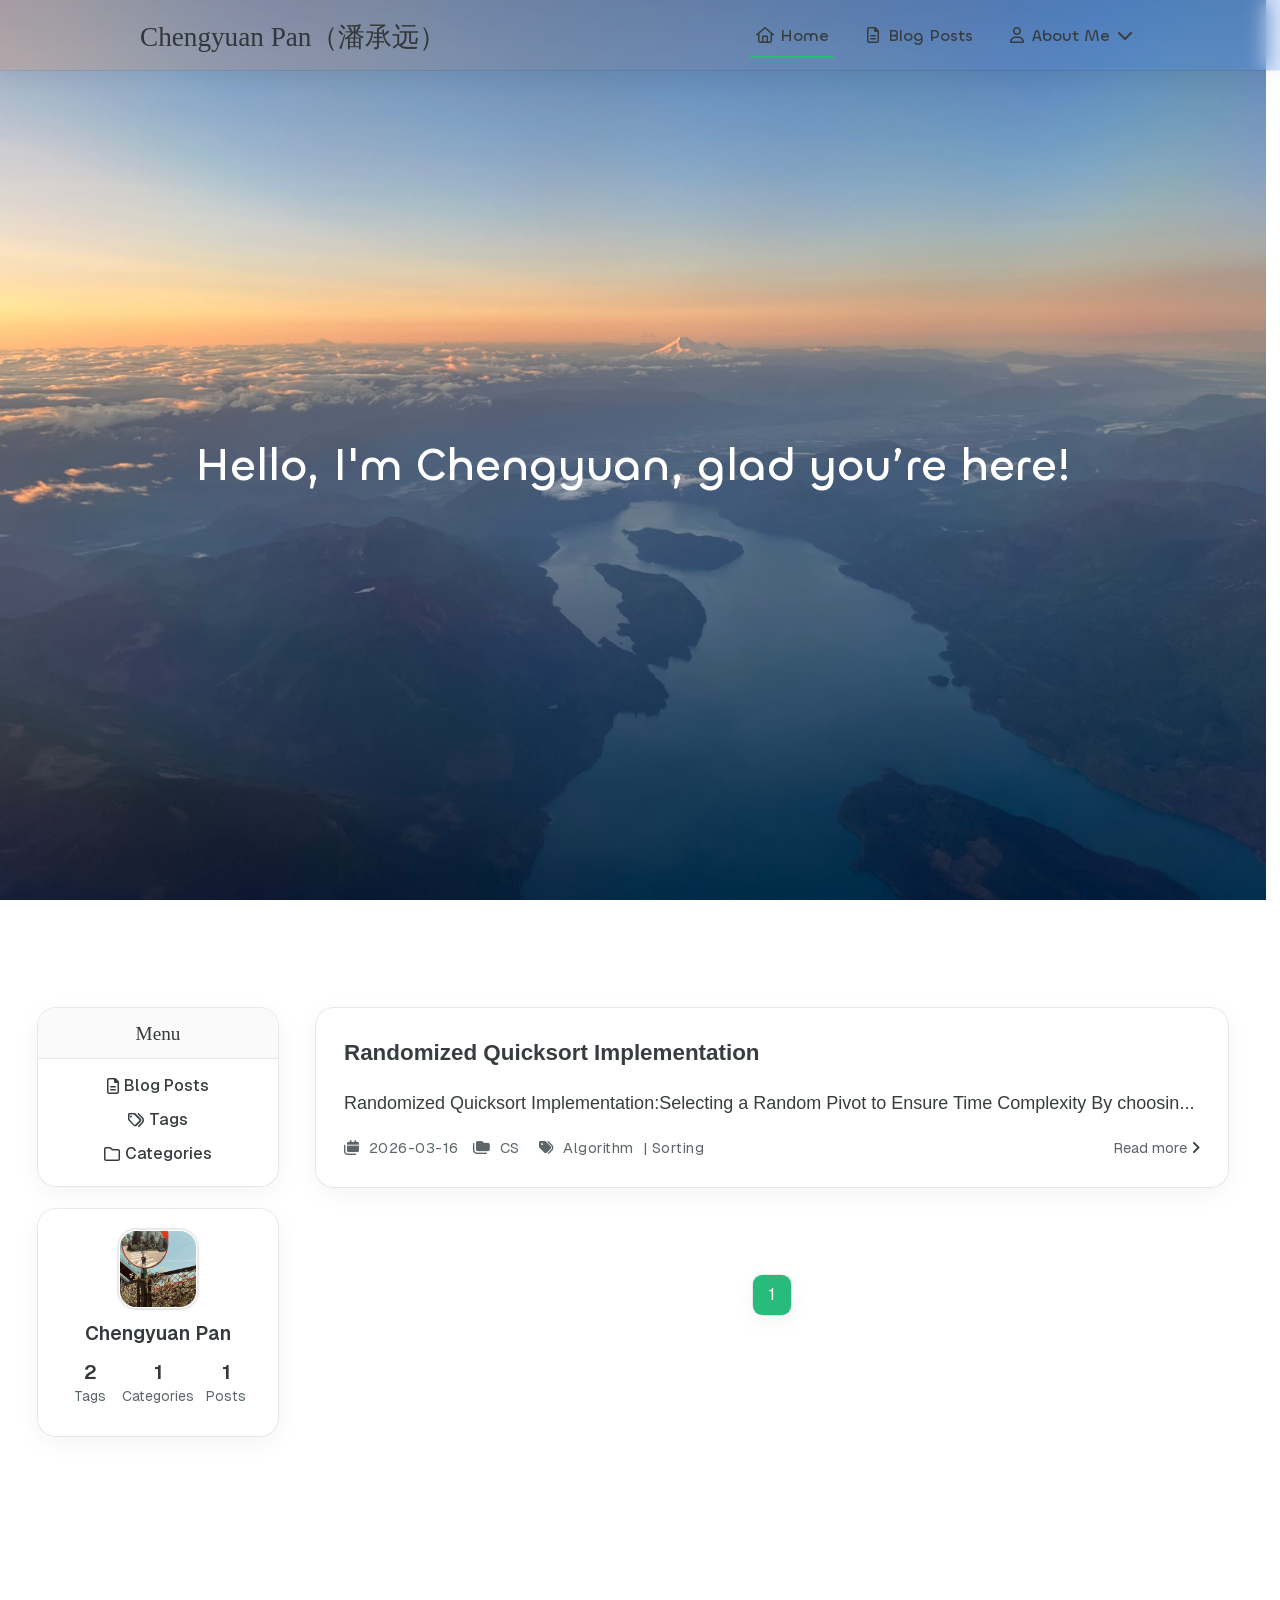
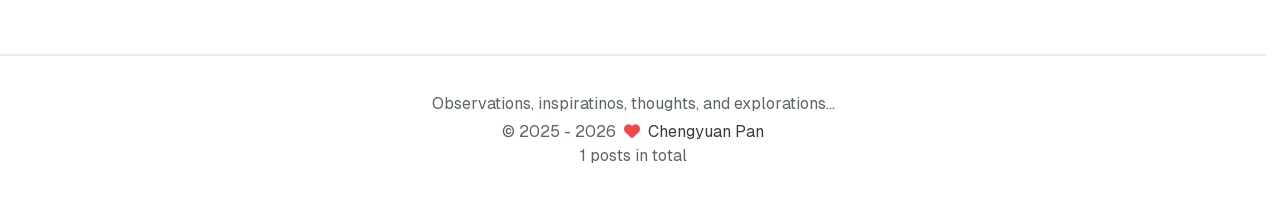
==== index.html @ 6eb9a520 "Site updated: 2026-10-01 22:00:19" ====
<!DOCTYPE html>
<html lang="en">
<head>
    <meta charset="utf-8">
    <meta name="viewport" content="width=device-width, initial-scale=1">
    <meta name="keywords" content="Hexo Theme Redefine">
    
    
    <meta name="author" content="Chengyuan Pan">
    
    <!-- Completely eliminate flash of wrong theme -->
    <script>
        (function() {
            const THEME_KEY = "REDEFINE-THEME-STATUS";
            const DARK = "dark", LIGHT = "light";
            
            // Get preferred theme
            function getTheme() {
                try {
                    const saved = localStorage.getItem(THEME_KEY);
                    if (saved) {
                        const { isDark } = JSON.parse(saved);
                        return isDark ? DARK : LIGHT;
                    }
                } catch (e) {}
                
                return matchMedia("(prefers-color-scheme: dark)").matches ? DARK : LIGHT;
            }
            
            // Apply theme to document
            function applyTheme(theme) {
                const isDark = theme === DARK;
                const root = document.documentElement;
                
                // Set classes for compatibility
                root.classList.add(theme);
                root.classList.remove(isDark ? LIGHT : DARK);
                root.style.colorScheme = theme;
            }
            
            // Initial application
            const theme = getTheme();
            applyTheme(theme);
            
            // Listen for system preference changes
            matchMedia("(prefers-color-scheme: dark)").addEventListener("change", ({ matches }) => {
                // Only update if using system preference (no localStorage entry)
                if (!localStorage.getItem(THEME_KEY)) {
                    applyTheme(matches ? DARK : LIGHT);
                }
            });
            
            // Set body classes ASAP (before DOMContentLoaded)
            (function() {
                const addBodyClass = () => {
                    const b = document.body;
                    if (!b) return false;
                    b.classList.add(theme + "-mode");
                    return true;
                };

                // Try immediately
                if (addBodyClass()) return;

                // Observe until body exists
                const mo = new MutationObserver(() => {
                    if (addBodyClass()) mo.disconnect();
                });
                mo.observe(document.documentElement, { childList: true, subtree: true });
            })();
        })();
    </script>
    
    <!-- preconnect -->
    <link rel="preconnect" href="https://fonts.googleapis.com">
    <link rel="preconnect" href="https://fonts.gstatic.com" crossorigin>

    
    <!--- Seo Part-->
    
    <link rel="canonical" href="https://chengyuanpan.github.io/"/>
    <meta name="robots" content="index,follow">
    <meta name="googlebot" content="index,follow">
    <meta name="revisit-after" content="1 days">
    
    
        
        <meta name="description" content="Welcome to my tech blog! This site is my little corner of the internet — part portfolio, part blog, part scratchpad.">
<meta property="og:type" content="website">
<meta property="og:title" content="Chengyuan Pan（潘承远）">
<meta property="og:url" content="https://chengyuanpan.github.io/index.html">
<meta property="og:site_name" content="Chengyuan Pan（潘承远）">
<meta property="og:description" content="Welcome to my tech blog! This site is my little corner of the internet — part portfolio, part blog, part scratchpad.">
<meta property="og:locale" content="en_US">
<meta property="og:image" content="https://chengyuanpan.github.io/images/logo.png">
<meta property="article:author" content="Chengyuan Pan">
<meta name="twitter:card" content="summary">
<meta name="twitter:image" content="https://chengyuanpan.github.io/images/logo.png">
    
    
        <!-- Google tag (gtag.js) -->
        <script src="https://www.googletagmanager.com/gtag/js?id=G-4T3W3Z0YFS"></script>
        <script>
        window.dataLayer = window.dataLayer || [];
        function gtag(){dataLayer.push(arguments);}
        gtag('js', new Date());

        gtag('config', 'G-4T3W3Z0YFS');
        </script>
    
    <!--- Icon Part-->
    <link rel="icon" type="image/png" href="/images/me.png" sizes="192x192">
    <link rel="apple-touch-icon" sizes="180x180" href="/images/me.png">
    <meta name="theme-color" content="#28bc7c">
    <link rel="shortcut icon" href="/images/me.png">
    <!--- Page Info-->
    
    <title>
        
            Chengyuan Pan（潘承远） - Observations, inspiratinos, thoughts, and explorations...
        
    </title>

    
<link rel="stylesheet" href="/fonts/Chillax/chillax.css">


    <!--- Inject Part-->
    
        
            
    
            
    
            
                
                    <style>.footer .relative.text-center.lg\:absolute.lg\:left-\[20px\] { display: none !important; }</style>
                
    
            
                
                    <style>.home-sidebar-container .sidebar-links .site-info { padding: 6px 15px !important; } .home-sidebar-container .sidebar-links .site-info .site-name { visibility: hidden !important; position: relative; font-size: 0.9rem; line-height: 1 !important; padding: 0 !important; margin: 0 !important; } .home-sidebar-container .sidebar-links .site-info .site-name::before { content: "Menu"; visibility: visible; position: absolute; inset: 0; display: flex; align-items: center; justify-content: center; line-height: 1 !important; }</style>
                
    

    
<link rel="stylesheet" href="/css/style.css">


    
        
<link rel="stylesheet" href="/css/build/tailwind.css">

    

    
<link rel="stylesheet" href="/fonts/GeistMono/geist-mono.css">

    
<link rel="stylesheet" href="/fonts/Geist/geist.css">

    <!--- Font Part-->
    
    
    
        <link href="" rel="stylesheet">
    
    
        <link href="" rel="stylesheet">
    
    
        <link href="" rel="stylesheet">
    
    

    <script id="hexo-configurations">
    window.config = {"hostname":"chengyuanpan.github.io","root":"/","language":"en","path":"search.json"};
    window.theme = {"articles":{"style":{"font_size":"18px","line_height":1.5,"image_border_radius":"20px","image_alignment":"center","image_caption":false,"link_icon":true,"delete_mask":false,"title_alignment":"left","headings_top_spacing":{"h1":"3.2rem","h2":"2.4rem","h3":"1.9rem","h4":"1.6rem","h5":"1.4rem","h6":"1.3rem"}},"word_count":{"enable":true,"count":true,"min2read":true},"author_label":{"enable":false,"auto":false,"list":[]},"code_block":{"copy":true,"style":"mac","highlight_theme":{"light":"github","dark":"vs2015"},"font":{"enable":false,"family":null,"url":null}},"toc":{"enable":true,"max_depth":3,"number":false,"expand":true,"init_open":true},"copyright":{"enable":true,"default":"cc_by_nc_sa"},"lazyload":true,"pangu_js":false,"recommendation":{"enable":false,"title":"推荐阅读","limit":3,"mobile_limit":2,"placeholder":"/images/wallhaven-wqery6-light.webp","skip_dirs":[]}},"colors":{"primary":"#28bc7c","secondary":"#28bc7c","default_mode":"light"},"global":{"fonts":{"chinese":{"enable":true,"family":"Noto Sans SC","url":null},"english":{"enable":true,"family":"Inter","url":null},"title":{"enable":true,"family":"Inter","url":null}},"content_max_width":"1000px","sidebar_width":"210px","hover":{"shadow":true,"scale":false},"scroll_progress":{"bar":false,"percentage":true},"website_counter":{"url":"https://cn.vercount.one/js","enable":false,"site_pv":true,"site_uv":true,"post_pv":true},"single_page":true,"preloader":{"enable":false,"custom_message":null},"side_tools":{"gear_rotation":true,"auto_expand":false},"open_graph":{"enable":true,"image":"/images/logo.png","description":"Welcome to my tech blog! This site is my little corner of the internet — part portfolio, part blog, part scratchpad."},"google_analytics":{"enable":true,"id":"G-4T3W3Z0YFS"}},"home_banner":{"enable":true,"style":"static","image":{"light":"/images/front-view.JPG","dark":"/images/front-view.JPG"},"title":"Hello, I'm Chengyuan, glad you’re here!","subtitle":{"text":["I spend my days thinking and creating.","This site is my little corner of the internet — part portfolio, part blog, part scratchpad.","Glad you found it."],"hitokoto":{"enable":false,"show_author":false,"api":"https://v1.hitokoto.cn"},"typing_speed":100,"backing_speed":80,"starting_delay":500,"backing_delay":1500,"loop":true,"smart_backspace":true,"font":"Inter"},"text_color":{"light":"#fff","dark":"#d1d1b6"},"text_style":{"title_size":"2.8rem","subtitle_size":"1.5rem","line_height":1.2},"custom_font":{"enable":false,"family":null,"url":null},"social_links":{"enable":false,"style":"default","links":[{"icon":"fa-brands fa-github","url":"https://github.com/chengyuanpan"},{"icon":"fa-solid fa-at","url":"chengyuan.pan@outlook.com"},{"icon":"fa-solid fa-at","url":"you@example.com"},{"icon":"fa-brands fa-telegram","url":null},{"icon":"/images/custom-icon.svg","url":null}],"qrs":[{"icon":"fa-brands fa-weixin","qr":null},{"icon":"/images/custom-icon.svg","qr":null}]}},"plugins":{"feed":{"enable":false},"aplayer":{"enable":false,"type":"fixed","audios":[{"name":null,"artist":null,"url":null,"cover":null,"lrc":null}]},"mermaid":{"enable":false,"version":"11.4.1","theme":{"light":"default","dark":"dark"}}},"version":"2.9.0","navbar":{"auto_hide":false,"color":{"left":"#f78736","right":"#367df7","transparency":35},"width":{"home":"1000px","pages":"1000px"},"links":{"Home":{"path":"/","icon":"fa-regular fa-house"},"Blog Posts":{"path":"/archives","icon":"fa-regular fa-file-lines"},"About Me":{"icon":"fa-regular fa-user","submenus":{"About":"/about","GitHub":"https://github.com/chengyuanpan"}}},"search":{"enable":false,"preload":true}},"page_templates":{"friends_column":2,"tags_style":"blur","masonry":{"batch_size":12,"initial_batch_size":24}},"home":{"sidebar":{"enable":true,"position":"left","first_item":"menu","announcement":null,"show_on_mobile":true,"links":{"Blog Posts":{"path":"/archives","icon":"fa-regular fa-file-lines"},"Tags":{"path":"/tags","icon":"fa-regular fa-tags"},"Categories":{"path":"/categories","icon":"fa-regular fa-folder"}}},"article_date_format":"YYYY-MM-DD","excerpt_length":100,"categories":{"enable":true,"limit":5},"tags":{"enable":true,"limit":5}},"footer":{"runtime":false,"icon":"<i class=\"fa-solid fa-heart fa-beat\" style=\"--fa-animation-duration: 0.5s; color: #f54545\"></i>","start":"2025/10/28 18:30:00","statistics":true,"customize":"Observations, inspiratinos, thoughts, and explorations...","icp":{"enable":false,"number":null,"url":null},"powered":false,"theme":{"enable":false,"version":false}},"footerStart":"2025/10/28 18:30:00","mermaid":{"style":{"light":"default","dark":"dark"}}};
    window.lang_ago = {"second":"%s seconds ago","minute":"%s minutes ago","hour":"%s hours ago","day":"%s days ago","week":"%s weeks ago","month":"%s months ago","year":"%s years ago"};
    window.i18n = {"search":"Search...","toc":"On this page","prev":"Prev","next":"Next","prev_posts":"Prev posts","next_posts":"Next posts","page":"Page %d","recent_posts":"Recent Posts","share":"Share","powered_by":"POWERED BY %s","theme":"THEME","rss_feed":"RSS Feed","category":"Category","categories":"Categories","tag":"Tag","tags":"Tags","post":"Post","posts":"Posts","tagcloud":"Tag Cloud","comment":"Comment","comments":"Comments","home":"Home","archive":"Archive","archives":"Archives","top":"TOP","sticky":"Sticky","go-back-home":"Go Back Home","masonry_loading":"Loading photos...","image_viewer":"Image viewer","close":"Close","exif":{"title":"EXIF","cards":{"camera":"Camera","lens":"Lens","exposure":"Exposure","other":"Other"},"fields":{"make":"Brand","model":"Model","date_taken":"Date taken","lens_model":"Lens","focal_length":"Focal length","focus_mode":"Focus mode","shutter":"Shutter","aperture":"Aperture","iso":"ISO","exposure_program":"Exposure program","exposure_compensation":"Exposure compensation","metering_mode":"Metering mode","flash":"Flash","white_balance":"White balance","latitude":"Latitude","longitude":"Longitude","altitude":"Altitude"},"status":{"loading":"Loading...","no_exif":"No EXIF available","library_missing":"EXIF library not loaded","image_source_missing":"Image source unavailable","unavailable":"EXIF unavailable (blocked by CORS or missing metadata)","flag_unavailable":"EXIF unavailable"}},"about":"About","changelog":"Changelog","links":"Links","link":"Link","friends":"Friends","friend":"Friend","timeline":"Timeline","shuoshuo":"Shuoshuo","bookmarks":"Bookmarks","site_uv":"VISITOR COUNT","site_pv":"TOTAL PAGE VIEWS","read_more":"Read more","wordcount":"Words","min2read":"Mins","status":"Status","runtime":"Blog up for","days":"days","hours":"hrs","minutes":"Min","seconds":"Sec","optimized_by":"and Optimized by Evan","rights":"All Rights Reserved","site_posts":"%s posts in total","site_wordcount":"%s words in total","copyright":{"author":"Author","title":"Title","link":"Link","create_time":"Created at","update_time":"Updated at","license_title":"License","license_content":"This work is licensed under %s.","all_rights_reserved":"All Rights Reserved &#169; %s","public_domain":"This work is in the public domain."},"ago":{"second":"%s seconds ago","minute":"%s minutes ago","hour":"%s hours ago","day":"%s days ago","week":"%s weeks ago","month":"%s months ago","year":"%s years ago"},"create_time":"Created","update_time":"Updated","expired":"This post is written %s days ago, and the content may not be up to date."};
    window.data = {"masonry":false};
  </script>
    
    <!--- Fontawesome Part-->
    
<link rel="stylesheet" href="/fontawesome/fontawesome.min.css">

    
<link rel="stylesheet" href="/fontawesome/brands.min.css">

    
<link rel="stylesheet" href="/fontawesome/solid.min.css">

    
<link rel="stylesheet" href="/fontawesome/regular.min.css">

    
    
    
    
<meta name="generator" content="Hexo 8.1.1"></head>


<body>
	<div class="progress-bar-container">
	

	
	<span class="pjax-progress-bar"></span>
	<!--        <span class="swup-progress-icon">-->
	<!--            <i class="fa-solid fa-circle-notch fa-spin"></i>-->
	<!--        </span>-->
	
</div>

<main class="page-container" id="swup">

	
	

<div class="home-banner-container flex justify-center items-center transition-fade relative">
    
    <div class="home-banner-background transition-fade absolute top-0 left-0 w-screen h-screen scale-125 sm:scale-110 box-border will-change-transform bg-cover">
        <img src="/images/front-view.JPG" alt="home-banner-background" class="w-full h-full object-cover dark:hidden">
        <img src="/images/front-view.JPG" alt="home-banner-background" class="w-full h-full object-cover hidden dark:block">
    </div>
    
    <div class="content mt-8 flex flex-col justify-center items-center transition-fade-down">
        <div class="description flex flex-col justify-center items-center w-screen font-medium text-center"
        
        >
            Hello, I'm Chengyuan, glad you’re here!
            
            
            
            
            
                <p><i id="subtitle"></i></p>
            
        </div>
        
    </div>
    <style>
        /* Mobile-specific QR code styles */
        .qr-toggle-item.qr-active .qr-popup {
            visibility: visible !important;
            opacity: 1 !important;
            transform: translateY(0) !important;
        }
        
        /* Prevent button from staying in focus/hover state on mobile */
        @media (hover: none) and (pointer: coarse) {
            .qr-toggle-item:focus,
            .qr-toggle-item:hover {
                background-color: transparent;
            }
            
            .qr-toggle-item .qr-trigger:focus,
            .qr-toggle-item .qr-trigger:hover {
                background-color: transparent;
                color: inherit;
            }
            
            /* Only show active state when explicitly toggled */
            .qr-popup {
                visibility: hidden !important;
                opacity: 0 !important;
            }
        }
    </style>
</div>

	

	<div class="main-content-container flex flex-col justify-between min-h-dvh">
		<div class="main-content-header">
			<header class="navbar-container px-6 md:px-12">
    <div class="navbar-content transition-navbar has-home-banner">
        <div class="left">
            
            <a class="logo-title" href="/">
                <h1>
                Chengyuan Pan（潘承远）
                </h1>
            </a>
        </div>

        <div class="right">
            <!-- PC -->
            <div class="desktop">
                <ul class="navbar-list">
                    
                        
                            

                            <li class="navbar-item">
                                <!-- Menu -->
                                <a class="active"
                                   href="/"
                                        >
                                    <i class="fa-regular fa-house fa-fw"></i>
                                    Home
                                    
                                </a>

                                <!-- Submenu -->
                                
                            </li>
                    
                        
                            

                            <li class="navbar-item">
                                <!-- Menu -->
                                <a class=""
                                   href="/archives"
                                        >
                                    <i class="fa-regular fa-file-lines fa-fw"></i>
                                    Blog Posts
                                    
                                </a>

                                <!-- Submenu -->
                                
                            </li>
                    
                        
                            

                            <li class="navbar-item">
                                <!-- Menu -->
                                <a class="has-dropdown"
                                   href="#"
                                        onClick=&#34;return false;&#34;>
                                    <i class="fa-regular fa-user fa-fw"></i>
                                    About Me
                                    <i class="fa-solid fa-chevron-down fa-fw"></i>
                                </a>

                                <!-- Submenu -->
                                
                                    <ul class="sub-menu">
                                        
                                            <li>
                                                <a href="/about">
                                                    About
                                                </a>
                                            </li>
                                        
                                            <li>
                                                <a target="_blank" rel="noopener" href="https://github.com/chengyuanpan">
                                                    GitHub
                                                </a>
                                            </li>
                                        
                                    </ul>
                                
                            </li>
                    
                    
                </ul>
            </div>
            <!-- Mobile -->
            <div class="mobile">
                
                <div class="icon-item navbar-bar">
                    <div class="navbar-bar-middle"></div>
                </div>
            </div>
        </div>
    </div>

    <!-- Mobile sheet -->
    <div class="navbar-drawer h-dvh w-full absolute top-0 left-0 bg-background-color flex flex-col justify-between">
        <ul class="drawer-navbar-list flex flex-col px-4 justify-center items-start">
            
                
                    

                    <li class="drawer-navbar-item text-base my-1.5 flex flex-col w-full">
                        
                        <a class="py-1.5 px-2 flex flex-row items-center justify-between gap-1 hover:!text-primary active:!text-primary text-2xl font-semibold group border-b border-border-color hover:border-primary w-full active"
                           href="/"
                        >
                            <span>
                                Home
                            </span>
                            
                                <i class="fa-regular fa-house fa-sm fa-fw"></i>
                            
                        </a>
                        

                        
                    </li>
            
                
                    

                    <li class="drawer-navbar-item text-base my-1.5 flex flex-col w-full">
                        
                        <a class="py-1.5 px-2 flex flex-row items-center justify-between gap-1 hover:!text-primary active:!text-primary text-2xl font-semibold group border-b border-border-color hover:border-primary w-full "
                           href="/archives"
                        >
                            <span>
                                Blog Posts
                            </span>
                            
                                <i class="fa-regular fa-file-lines fa-sm fa-fw"></i>
                            
                        </a>
                        

                        
                    </li>
            
                
                    

                    <li class="drawer-navbar-item-sub text-base my-1.5 flex flex-col w-full">
                        
                        <div class="py-1.5 px-2 flex flex-row items-center justify-between gap-1 hover:!text-primary active:!text-primary cursor-pointer text-2xl font-semibold group border-b border-border-color hover:border-primary w-full active"
                             navbar-data-toggle="submenu-About Me"
                        >
                            <span>
                                About Me
                            </span>
                            
                                <i class="fa-solid fa-chevron-right fa-sm fa-fw transition-all"></i>
                            
                        </div>
                        

                        
                            <div class="flex-col items-start px-2 py-2 hidden" data-target="submenu-About Me">
                                
                                    <div class="drawer-navbar-item text-base flex flex-col justify-center items-start hover:underline active:underline hover:underline-offset-1 rounded-3xl">
                                        <a class=" text-third-text-color text-xl"
                                           href="/about">About</a>
                                    </div>
                                
                                    <div class="drawer-navbar-item text-base flex flex-col justify-center items-start hover:underline active:underline hover:underline-offset-1 rounded-3xl">
                                        <a class=" text-third-text-color text-xl"
                                           target="_blank" rel="noopener" href="https://github.com/chengyuanpan">GitHub</a>
                                    </div>
                                
                            </div>
                        
                    </li>
            

            
            
                
                    
                    
                    <li class="drawer-navbar-item text-base my-1.5 flex flex-col w-full">
                        <a class="py-1.5 px-2 flex flex-row items-center justify-between gap-1 hover:!text-primary active:!text-primary text-2xl font-semibold group border-b border-border-color hover:border-primary w-full active"
                           href="/tags"
                        >
                            <span>Tags</span>
                            <i class="fa-regular fa-tags fa-sm fa-fw"></i>
                        </a>
                    </li>
                
                    
                    <li class="drawer-navbar-item text-base my-1.5 flex flex-col w-full">
                        <a class="py-1.5 px-2 flex flex-row items-center justify-between gap-1 hover:!text-primary active:!text-primary text-2xl font-semibold group border-b border-border-color hover:border-primary w-full active"
                           href="/categories"
                        >
                            <span>Categories</span>
                            <i class="fa-regular fa-folder fa-sm fa-fw"></i>
                        </a>
                    </li>
                
            
        </ul>

        <div class="statistics flex justify-around my-2.5">
    <a class="item tag-count-item flex flex-col justify-center items-center w-20" href="/tags">
        <div class="number text-2xl sm:text-xl text-second-text-color font-semibold">2</div>
        <div class="label text-third-text-color text-sm">Tags</div>
    </a>
    <a class="item tag-count-item flex flex-col justify-center items-center w-20" href="/categories">
        <div class="number text-2xl sm:text-xl text-second-text-color font-semibold">1</div>
        <div class="label text-third-text-color text-sm">Categories</div>
    </a>
    <a class="item tag-count-item flex flex-col justify-center items-center w-20" href="/archives">
        <div class="number text-2xl sm:text-xl text-second-text-color font-semibold">1</div>
        <div class="label text-third-text-color text-sm">Posts</div>
    </a>
</div>
    </div>

    <div class="window-mask"></div>

</header>


		</div>

		<div class="main-content-body transition-fade-up">
			
			<div class="home-sidebar-container">
    <div class="sticky-container sticky">
        
        
            
                <div class="sidebar-links">
                    <div class="site-info">
                        <div class="site-name">Chengyuan Pan（潘承远）</div>
                        
                    </div>
                    
                        
                            
                                <a class="links" href="/archives">
                                    
                                        <i class="fa-regular fa-file-lines icon-space"></i>
                                    
                                    <span class="link-name">Blog Posts</span>
                                </a>
                            
                        
                            
                                <a class="links" href="/tags">
                                    
                                        <i class="fa-regular fa-tags icon-space"></i>
                                    
                                    <span class="link-name">Tags</span>
                                </a>
                            
                        
                            
                                <a class="links" href="/categories">
                                    
                                        <i class="fa-regular fa-folder icon-space"></i>
                                    
                                    <span class="link-name">Categories</span>
                                </a>
                            
                        
                    
                </div>
            
            <div class="sidebar-content"  marginTop >
                <div class="avatar flex justify-center">
    <img src="/images/me.jpeg">
</div>
                <div class="author flex flex-col justify-center my-2.5 mx-0">
    <div class="name">Chengyuan Pan</div>
    
</div>
                <div class="statistics flex justify-around my-2.5">
    <a class="item tag-count-item flex flex-col justify-center items-center w-20" href="/tags">
        <div class="number text-2xl sm:text-xl text-second-text-color font-semibold">2</div>
        <div class="label text-third-text-color text-sm">Tags</div>
    </a>
    <a class="item tag-count-item flex flex-col justify-center items-center w-20" href="/categories">
        <div class="number text-2xl sm:text-xl text-second-text-color font-semibold">1</div>
        <div class="label text-third-text-color text-sm">Categories</div>
    </a>
    <a class="item tag-count-item flex flex-col justify-center items-center w-20" href="/archives">
        <div class="number text-2xl sm:text-xl text-second-text-color font-semibold">1</div>
        <div class="label text-third-text-color text-sm">Posts</div>
    </a>
</div>
            </div>
        

    </div>
</div>

			

			<div class="main-content">
				<div class="home-content-container">
    <ul class="home-article-list">
        
            <li class="home-article-item">

                

                

                
                <div class="flex flex-col gap-5 px-7 pb-7 pt-7">
                    <h3 class="home-article-title">
                        <a href="/2026/03/16/2026-03-16-randomized-quicksort-implementation/">
                            Randomized Quicksort Implementation
                        </a>
                    </h3>

                    <div class="home-article-content markdown-body">
                        
                            
                            Randomized Quicksort Implementation:Selecting a Random Pivot to Ensure Time Complexity
By choosin...
                        
                    </div>

                    <div class="home-article-meta-info-container">
    <div class="home-article-meta-info">
        <span><i class="fa-solid fa-calendars"></i>&nbsp;
            <span class="home-article-date" data-date="Mon Mar 16 2026 00:00:00 GMT-0400">
                
                    2026-03-16
                
            </span>
        </span>
        
            <span class="home-article-category">
                <i class="fa-solid fa-folders"></i>&nbsp;
            <ul>
                
                
                    
                        
                        <li>
                            <a href="/categories/CS/">CS</a>&nbsp;
                        </li>
                    
                    
                
            </ul>
        </span>
        
        
            <span class="home-article-tag">
                <i class="fa-solid fa-tags"></i>&nbsp;
                <ul>
                    
                        <li>
                            
                            <a href="/tags/Algorithm/">Algorithm</a>&nbsp;
                        </li>
                    
                        <li>
                            | 
                            <a href="/tags/Sorting/">Sorting</a>&nbsp;
                        </li>
                    
                </ul>
            </span>
        
    </div>

    <a href="/2026/03/16/2026-03-16-randomized-quicksort-implementation/">Read more<span class="seo-reader-text">Randomized Quicksort Implementation</span>&nbsp;<i class="fa-solid fa-angle-right"></i></a>
</div>

                </div>
            </li>
        
    </ul>

    <div class="home-paginator px-7 py-5">
        <div class="paginator">
	<span class="page-number current">1</span>
</div>
  
    </div>
</div>

			</div>

			
		</div>

		<div class="main-content-footer">
			<footer class="footer mt-5 py-5 h-auto text-base text-third-text-color relative border-t-2 border-t-border-color">
    <div class="info-container py-3 text-center">
        
            <div class="customize-info my-1">Observations, inspiratinos, thoughts, and explorations...</div>
        
        <div class="text-center">
            &copy;
            
              <span>2025</span>
              -
            
            2026&nbsp;&nbsp;<i class="fa-solid fa-heart fa-beat" style="--fa-animation-duration: 0.5s; color: #f54545"></i>&nbsp;&nbsp;<a href="/">Chengyuan Pan</a>
            
                
                <p class="post-count space-x-0.5">
                    <span>
                        1 posts in total
                    </span>
                    
                </p>
            
        </div>
        
        <div class="relative text-center lg:absolute lg:left-[20px] lg:top-1/2 lg:-translate-y-1/2 lg:text-left">
            <span class="lg:block text-sm">POWERED BY <?xml version="1.0" encoding="utf-8"?><!DOCTYPE svg PUBLIC "-//W3C//DTD SVG 1.1//EN" "http://www.w3.org/Graphics/SVG/1.1/DTD/svg11.dtd"><svg class="relative top-[2px] inline-block align-baseline" version="1.1" id="圖層_1" xmlns="http://www.w3.org/2000/svg" xmlns:xlink="http://www.w3.org/1999/xlink" x="0px" y="0px" width="1rem" height="1rem" viewBox="0 0 512 512" enable-background="new 0 0 512 512" xml:space="preserve"><path fill="#0E83CD" d="M256.4,25.8l-200,115.5L56,371.5l199.6,114.7l200-115.5l0.4-230.2L256.4,25.8z M349,354.6l-18.4,10.7l-18.6-11V275H200v79.6l-18.4,10.7l-18.6-11v-197l18.5-10.6l18.5,10.8V237h112v-79.6l18.5-10.6l18.5,10.8V354.6z"/></svg><a target="_blank" class="text-base" href="https://hexo.io">Hexo</a></span>
            <span class="text-sm lg:block">THEME&nbsp;<a class="text-base" target="_blank" href="https://github.com/EvanNotFound/hexo-theme-redefine">Redefine v2.9.0</a></span>
        </div>
        
        
        
        
            
                
        
                
        
        
    </div>  
</footer>
		</div>
	</div>

	

	<div class="right-side-tools-container">
		<div class="side-tools-container">
	<ul class="hidden-tools-list">
		<li class="right-bottom-tools tool-font-adjust-plus flex justify-center items-center">
			<i class="fa-regular fa-magnifying-glass-plus"></i>
		</li>

		<li class="right-bottom-tools tool-font-adjust-minus flex justify-center items-center">
			<i class="fa-regular fa-magnifying-glass-minus"></i>
		</li>

		<li class="right-bottom-tools tool-dark-light-toggle flex justify-center items-center">
			<i class="fa-regular fa-moon"></i>
		</li>

		<!-- rss -->
		

		

		<li class="right-bottom-tools tool-scroll-to-bottom flex justify-center items-center">
			<i class="fa-regular fa-arrow-down"></i>
		</li>
	</ul>

	<ul class="visible-tools-list">
		<li class="right-bottom-tools toggle-tools-list flex justify-center items-center">
			<i class="fa-regular fa-cog fa-spin"></i>
		</li>
		
		<li class="right-bottom-tools tool-scroll-to-top flex justify-center items-center">
			<i class="arrow-up fas fa-arrow-up"></i>
			<span class="percent"></span>
		</li>
		
		
	</ul>
</div>
	</div>

	<div class="image-viewer-container" role="dialog" aria-modal="true" aria-label="Image viewer">
	<button class="image-viewer-close" type="button" aria-label="Close">
		<i class="fa-solid fa-xmark"></i>
	</button>
	<button class="image-viewer-prev" type="button" aria-label="Prev">
		<i class="fa-solid fa-chevron-left"></i>
	</button>
	<div class="image-viewer-frame">
		<img src="" alt="">
	</div>
	<div class="image-viewer-exif-panel hidden absolute left-1/2 bottom-20 -translate-x-1/2 w-[min(92vw,420px)] max-h-[60vh] overflow-hidden rounded-2xl bg-background-color-transparent-80 p-4 text-left shadow-redefine-flat backdrop-blur-md" role="dialog" aria-label="EXIF" aria-hidden="true">
		<div class="flex items-center justify-between mb-3">
			<span class="text-sm font-semibold text-first-text-color">EXIF</span>
			<button class="image-viewer-exif-close flex h-8 w-8 items-center justify-center rounded-full bg-background-color-transparent-80 text-first-text-color transition hover:bg-background-color-transparent-40" type="button" aria-label="Close">
				<i class="fa-solid fa-xmark text-[0.65rem]"></i>
			</button>
		</div>
		<div class="image-viewer-exif-cards grid grid-cols-1 sm:grid-cols-2 gap-3 max-h-[50vh] overflow-y-auto pr-1 scrollbar-hide"></div>
		<template class="image-viewer-exif-card-template">
			<div class="rounded-lg bg-background-color-transparent-40 px-3 py-2">
				<div class="image-viewer-exif-card-header flex items-center gap-2 mb-1">
					<i class="image-viewer-exif-card-icon fa-solid fa-circle-info text-xs text-third-text-color"></i>
					<div class="image-viewer-exif-card-title text-xs font-semibold text-first-text-color"></div>
				</div>
				<div class="image-viewer-exif-card-items flex flex-col gap-1"></div>
			</div>
		</template>
	</div>
	<button class="image-viewer-exif-toggle flex items-center gap-2 hidden absolute left-1/2 bottom-6 -translate-x-1/2 rounded-full border border-border-color bg-background-color-transparent-80 px-4 py-2 text-first-text-color backdrop-blur-md transition hover:bg-background-color-transparent-40" type="button" aria-label="EXIF" aria-expanded="false">
		<i class="fa-solid fa-circle-info text-xs"></i>
		<span class="text-xs font-semibold uppercase tracking-wider">EXIF</span>
	</button>
	<button class="image-viewer-next" type="button" aria-label="Next">
		<i class="fa-solid fa-chevron-right"></i>
	</button>
</div>


	

</main>



<script src="/js/build/libs/Swup.min.js"></script>

<script src="/js/build/libs/SwupSlideTheme.min.js"></script>

<script src="/js/build/libs/SwupScriptsPlugin.min.js"></script>

<script src="/js/build/libs/SwupProgressPlugin.min.js"></script>

<script src="/js/build/libs/SwupScrollPlugin.min.js"></script>

<script src="/js/build/libs/SwupPreloadPlugin.min.js"></script>

<script>
    window.swup = new Swup({
        plugins: [
            new SwupScriptsPlugin({
                optin: true,
            }),
            new SwupProgressPlugin(),
            new SwupScrollPlugin({
                offset: 80,
            }),
            new SwupSlideTheme({
                mainElement: ".main-content-body",
            }),
            new SwupPreloadPlugin(),
        ],
        containers: ["#swup"],
    });

    window.dispatchEvent(
        new CustomEvent("redefine:swup:ready", {
            detail: {
                swup: window.swup,
            },
        }),
    );
</script>




	
<script src="/js/build/main.js" type="module"></script>








  
<script src="/js/build/libs/Typed.min.js"></script>










<script src="/js/build/libs/moment-with-locales.min.js" data-swup-reload-script=""></script>



	
</body>

</html>
---- fonts/Chillax/chillax.css ----
/**
 * @license
 *
 * Font Family: Chillax
 * Designed by: Manushi Parikh
 * URL: https://www.fontshare.com/fonts/chillax
 * © 2023 Indian Type Foundry
 *
 * Font Style:
 * Chillax Variable(Variable font)
 *
*/


/**
* This is a variable font
* You can controll variable axes as shown below:
* font-variation-settings: 'wght' 700.0;
*
* available axes:

* 'wght' (range from 200.0 to 700.0)

*/

@font-face {
    font-family: 'Chillax-Variable';
    src:local('Chillax-Variable'),
        local('ChillaxVariable'),
        local('Chillax Variable'),
        local('Chillax'),
        url('Chillax-Variable.woff2') format('woff2'),
        url('Chillax-Variable.woff') format('woff'),
        url('Chillax-Variable.ttf') format('truetype');
    font-weight: 200 700;
    font-display: swap;
    font-style: normal;
}
---- css/style.css ----
.title-hover-animation {
  display: inline-block;
  position: relative;
  border-bottom: none;
  line-height: 1.3;
  vertical-align: top;
  color: var(--second-text-color);
}
.title-hover-animation::before {
  content: '';
  position: absolute;
  width: 100%;
  height: 2px;
  bottom: -4px;
  left: 0;
  background-color: var(--second-text-color);
  visibility: hidden;
  transform: scaleX(0);
  transition-property: color, background, box-shadow, border-color, visibility, transform;
  transition-delay: 0s, 0s, 0s, 0s, 0s, 0s;
  transition-duration: 0.2s, 0.2s, 0.2s, 0.2s, 0.2s, 0.2s;
  transition-timing-function: ease, ease, ease, ease, ease-in-out, ease-in-out;
}
@-moz-keyframes fade-in-down {
  0% {
    opacity: 0;
    transform: translateY(-50px);
  }
  100% {
    opacity: 1;
    transform: translateY(0);
  }
}
@-webkit-keyframes fade-in-down {
  0% {
    opacity: 0;
    transform: translateY(-50px);
  }
  100% {
    opacity: 1;
    transform: translateY(0);
  }
}
@-o-keyframes fade-in-down {
  0% {
    opacity: 0;
    transform: translateY(-50px);
  }
  100% {
    opacity: 1;
    transform: translateY(0);
  }
}
@keyframes fade-in-down {
  0% {
    opacity: 0;
    transform: translateY(-50px);
  }
  100% {
    opacity: 1;
    transform: translateY(0);
  }
}
@-moz-keyframes icon-animate {
  0%, 100% {
    transform: scale(1);
  }
  10%, 30% {
    transform: scale(0.88);
  }
  20%, 40%, 60%, 80% {
    transform: scale(1.08);
  }
  50%, 70% {
    transform: scale(1.08);
  }
}
@-webkit-keyframes icon-animate {
  0%, 100% {
    transform: scale(1);
  }
  10%, 30% {
    transform: scale(0.88);
  }
  20%, 40%, 60%, 80% {
    transform: scale(1.08);
  }
  50%, 70% {
    transform: scale(1.08);
  }
}
@-o-keyframes icon-animate {
  0%, 100% {
    transform: scale(1);
  }
  10%, 30% {
    transform: scale(0.88);
  }
  20%, 40%, 60%, 80% {
    transform: scale(1.08);
  }
  50%, 70% {
    transform: scale(1.08);
  }
}
@keyframes icon-animate {
  0%, 100% {
    transform: scale(1);
  }
  10%, 30% {
    transform: scale(0.88);
  }
  20%, 40%, 60%, 80% {
    transform: scale(1.08);
  }
  50%, 70% {
    transform: scale(1.08);
  }
}
:root {
  --background-color: #fff;
  --background-color-transparent: rgba(255,255,255,0.6);
  --background-color-transparent-15: rgba(255,255,255,0.15);
  --background-color-transparent-40: rgba(255,255,255,0.4);
  --background-color-transparent-80: rgba(255,255,255,0.8);
  --second-background-color: #fafafa;
  --third-background-color: #f7f7f7;
  --third-background-color-transparent: rgba(241,241,241,0.6);
  --primary-color: #28bc7c;
  --first-text-color: #323739;
  --second-text-color: #343a3c;
  --third-text-color: #5c6669;
  --fourth-text-color: #eaeced;
  --default-text-color: #373d3f;
  --invert-text-color: #bebec6;
  --border-color: rgba(0,0,0,0.08);
  --selection-color: #2ed28b;
  --shadow-color-1: rgba(0,0,0,0.08);
  --shadow-color-2: rgba(0,0,0,0.05);
  --shadow-hover-color: rgba(0,0,0,0.28);
  --scrollbar-color: #c1c1c1;
  --scrollbar-color-hover: #a1a1a1;
  --scroll-bar-bg-color: #fafafa;
  --link-color: #323739;
  --copyright-info-color: #c03;
  --avatar-background-color: #06c;
  --pjax-progress-bar-color: linear-gradient(45deg, #f10006, #ef5b00, #e59c01, #19ca05, #00cab5, #0264c8, #c303c3);
  --archive-timeline-last-child-color: linear-gradient(to bottom, #e8e8e8 60%, rgba(0,0,0,0) 100%) 1 100%;
  --note-blue-title-bg: #d6f7fb;
  --note-red-title-bg: #fde9e9;
  --note-cyan-title-bg: #e9fdf9;
  --note-green-title-bg: #e9fde9;
  --note-yellow-title-bg: #fdf9e9;
  --note-gray-title-bg: #f9f9f9;
  --note-type-title-bg: #fdf3e9;
  --note-black-title-bg: #e9e9e9;
  --note-purple-title-bg: #f9e9fd;
  --home-banner-text-color: #fff;
  --home-banner-icons-container-border-color: rgba(255,255,255,0.35);
  --home-banner-icons-container-background-color: rgba(255,255,255,0.3);
  --redefine-box-shadow: var(--shadow-color-2) 0px 6px 24px 0px, var(--shadow-color-1) 0px 0px 0px 1px;
  --redefine-box-shadow-hover: var(--shadow-color-2) 0px 6px 24px 0px, var(--shadow-color-1) 0px 0px 0px 1px, var(--shadow-color-1) 0px 0px 0px 1px inset;
  --redefine-box-shadow-flat: var(--shadow-color-2) 0px 1px 4px 0px, var(--shadow-color-1) 0px 0px 0px 1px;
  --redefine-box-shadow-flat-hover: var(--shadow-color-2) 0px 1px 4px 0px, var(--shadow-color-1) 0px 0px 0px 1px, var(--shadow-color-1) 0px 0px 0px 1px inset;
  --mermaid-theme: $mermaid-theme;
}
.light {
  --background-color: #fff;
  --background-color-transparent: rgba(255,255,255,0.6);
  --background-color-transparent-15: rgba(255,255,255,0.15);
  --background-color-transparent-40: rgba(255,255,255,0.4);
  --background-color-transparent-80: rgba(255,255,255,0.8);
  --second-background-color: #fafafa;
  --third-background-color: #f7f7f7;
  --third-background-color-transparent: rgba(241,241,241,0.6);
  --primary-color: #28bc7c;
  --first-text-color: #323739;
  --second-text-color: #343a3c;
  --third-text-color: #5c6669;
  --fourth-text-color: #eaeced;
  --default-text-color: #373d3f;
  --invert-text-color: #bebec6;
  --border-color: rgba(0,0,0,0.08);
  --selection-color: #2ed28b;
  --shadow-color-1: rgba(0,0,0,0.08);
  --shadow-color-2: rgba(0,0,0,0.05);
  --shadow-hover-color: rgba(0,0,0,0.28);
  --scrollbar-color: #c1c1c1;
  --scrollbar-color-hover: #a1a1a1;
  --scroll-bar-bg-color: #fafafa;
  --link-color: #323739;
  --copyright-info-color: #c03;
  --avatar-background-color: #06c;
  --pjax-progress-bar-color: linear-gradient(45deg, #f10006, #ef5b00, #e59c01, #19ca05, #00cab5, #0264c8, #c303c3);
  --archive-timeline-last-child-color: linear-gradient(to bottom, #e8e8e8 60%, rgba(0,0,0,0) 100%) 1 100%;
  --note-blue-title-bg: #d6f7fb;
  --note-red-title-bg: #fde9e9;
  --note-cyan-title-bg: #e9fdf9;
  --note-green-title-bg: #e9fde9;
  --note-yellow-title-bg: #fdf9e9;
  --note-gray-title-bg: #f9f9f9;
  --note-type-title-bg: #fdf3e9;
  --note-black-title-bg: #e9e9e9;
  --note-purple-title-bg: #f9e9fd;
  --home-banner-text-color: #fff;
  --home-banner-icons-container-border-color: rgba(255,255,255,0.35);
  --home-banner-icons-container-background-color: rgba(255,255,255,0.3);
  --redefine-box-shadow: var(--shadow-color-2) 0px 6px 24px 0px, var(--shadow-color-1) 0px 0px 0px 1px;
  --redefine-box-shadow-hover: var(--shadow-color-2) 0px 6px 24px 0px, var(--shadow-color-1) 0px 0px 0px 1px, var(--shadow-color-1) 0px 0px 0px 1px inset;
  --redefine-box-shadow-flat: var(--shadow-color-2) 0px 1px 4px 0px, var(--shadow-color-1) 0px 0px 0px 1px;
  --redefine-box-shadow-flat-hover: var(--shadow-color-2) 0px 1px 4px 0px, var(--shadow-color-1) 0px 0px 0px 1px, var(--shadow-color-1) 0px 0px 0px 1px inset;
  --mermaid-theme: $mermaid-theme;
}
.dark {
  --background-color: #202124;
  --background-color-transparent: rgba(32,33,36,0.4);
  --background-color-transparent-15: rgba(32,33,36,0.15);
  --background-color-transparent-40: rgba(32,33,36,0.4);
  --background-color-transparent-80: rgba(32,33,36,0.8);
  --second-background-color: #242529;
  --third-background-color: #292b2f;
  --third-background-color-transparent: rgba(32,33,36,0.6);
  --primary-color: #28bc7c;
  --first-text-color: #d2d2d7;
  --second-text-color: #cbcbd1;
  --third-text-color: #9595a2;
  --fourth-text-color: #36363e;
  --default-text-color: #bebec6;
  --invert-text-color: #373d3f;
  --border-color: rgba(255,255,255,0.08);
  --selection-color: #2ed28b;
  --shadow-color-1: rgba(255,255,255,0.08);
  --shadow-color-2: rgba(255,255,255,0.05);
  --shadow-hover-color: rgba(69,69,69,0.28);
  --scrollbar-color: #898989;
  --scrollbar-color-hover: #a1a1a1;
  --scroll-bar-bg-color: #2a2c30;
  --link-color: #c5c5cc;
  --copyright-info-color: #a30029;
  --avatar-background-color: #005cb8;
  --pjax-progress-bar-color: linear-gradient(45deg, #ea404a, #ea722f, #e9a71f, #67e559, #18ecec, #1b85f1, #ee1dee);
  --archive-timeline-last-child-color: linear-gradient(to bottom, #323232 60%, rgba(255,255,255,0) 100%) 1 100%;
  --note-blue-title-bg: #1e3e46;
  --note-red-title-bg: #4e1e1e;
  --note-cyan-title-bg: #1e4e4e;
  --note-green-title-bg: #1e4e1e;
  --note-yellow-title-bg: #4e4e1e;
  --note-gray-title-bg: #4e4e4e;
  --note-type-title-bg: #4e3a1e;
  --note-black-title-bg: #1e1e1e;
  --note-purple-title-bg: #4e1e4e;
  --home-banner-text-color: #d1d1b6;
  --home-banner-icons-container-border-color: rgba(197,197,197,0.35);
  --home-banner-icons-container-background-color: rgba(197,197,197,0.3);
  --redefine-box-shadow: var(--shadow-color-2) 0px 6px 24px 0px, var(--shadow-color-1) 0px 0px 0px 1px;
  --redefine-box-shadow-hover: var(--shadow-color-2) 0px 6px 24px 0px, var(--shadow-color-1) 0px 0px 0px 1px, var(--shadow-color-1) 0px 0px 0px 1px inset;
  --redefine-box-shadow-flat: var(--shadow-color-2) 0px 1px 4px 0px, var(--shadow-color-1) 0px 0px 0px 1px;
  --redefine-box-shadow-flat-hover: var(--shadow-color-2) 0px 1px 4px 0px, var(--shadow-color-1) 0px 0px 0px 1px, var(--shadow-color-1) 0px 0px 0px 1px inset;
  --mermaid-theme: $dark-mermaid-theme;
}
.redefine-box-shadow {
  box-shadow: var(--redefine-box-shadow);
}
.redefine-box-shadow-flat {
  box-shadow: var(--redefine-box-shadow-flat);
}
@media (min-width: 640px) {
  .redefine-box-shadow:hover {
    box-shadow: var(--redefine-box-shadow-hover);
  }
  .redefine-box-shadow-flat:hover {
    box-shadow: var(--redefine-box-shadow);
  }
}
.ellipsis {
  overflow: hidden;
  text-overflow: ellipsis;
  white-space: nowrap;
  width: 100%;
}
* {
  transition-property: color, background, box-shadow, border-color;
  transition-delay: 0s, 0s, 0s, 0s;
  transition-duration: 0.2s, 0.2s, 0.2s, 0.2s;
  transition-timing-function: ease, ease, ease, ease;
}
html,
body {
  position: relative;
  width: 100%;
  height: 100%;
  margin: 0;
  padding: 0;
  color: var(--default-text-color);
  background: var(--background-color);
  font-family: Geist Variable, Noto Sans SC, -apple-system, system-ui, Segoe UI, Roboto, Ubuntu, Cantarell, Noto Sans, sans-serif, BlinkMacSystemFont, Helvetica Neue, PingFang SC, Hiragino Sans GB, Microsoft YaHei, Arial;
  font-weight: 400;
  font-size: 16px;
  line-height: 1.5;
  scrollbar-gutter: stable;
  --navbar-height: 70px;
}
html::-webkit-scrollbar,
body::-webkit-scrollbar {
  width: 14px;
  height: 8px;
  transition: all 0.2s ease;
  display: block;
}
html::-webkit-scrollbar-thumb,
body::-webkit-scrollbar-thumb {
  background: var(--scrollbar-color);
  border-radius: 18px;
  background-clip: content-box;
  border: 3px solid transparent;
}
html::-webkit-scrollbar-track,
body::-webkit-scrollbar-track {
  background-color: var(--scroll-bar-bg-color);
  border: 1px solid var(--shadow-color-1);
}
html::-webkit-scrollbar-thumb:hover,
body::-webkit-scrollbar-thumb:hover {
  background: var(--scrollbar-color-hover);
  border-radius: 18px;
  background-clip: content-box;
  border: 3px solid transparent;
}
@media (max-width: 768px) {
  html,
  body {
    font-size: 15.36px;
    line-height: 1.44;
  }
}
@media (max-width: 640px) {
  html,
  body {
    font-size: 14.4px;
    line-height: 1.35;
  }
}
html .navbar-shrink,
body .navbar-shrink {
  --navbar-height: 50.4px;
}
::selection {
  background: var(--selection-color);
  color: #fff;
}
img[lazyload] {
  padding: 10px;
  margin: 20px auto !important;
  cursor: not-allowed;
  pointer-events: none;
}
.btn {
  display: inline-block;
  position: relative;
  text-align: center;
  cursor: pointer;
  white-space: nowrap;
  padding: 8px 16px;
  background-color: var(--second-background-color) !important;
  border-radius: 14px !important;
  padding: 12px 16px !important;
  text-decoration: none !important;
  padding: 0;
  border-radius: 18px;
  box-sizing: border-box;
  background: var(--background-color);
  margin-bottom: 1rem;
  box-shadow: var(--redefine-box-shadow);
  box-shadow: var(--redefine-box-shadow-flat) !important;
  user-select: none;
  -moz-user-select: none;
  -webkit-user-select: none;
  -ms-user-select: none;
  box-shadow: var(--redefine-box-shadow);
  transition-property: color, background, box-shadow, border-color, transform;
  transition-delay: 0s, 0s, 0s, 0s, 0s;
  transition-duration: 0.2s, 0.2s, 0.2s, 0.2s, 0.2s;
  transition-timing-function: ease, ease, ease, ease, linear;
}
@media (max-width: 768px) {
  .btn {
    margin-bottom: 0.8rem;
  }
}
@media (max-width: 640px) {
  .btn {
    margin-bottom: 0.6rem;
  }
}
.btn:hover {
  box-shadow: var(--redefine-box-shadow-hover);
}
@media (max-width: 768px) {
  .btn {
    padding: -4;
    border-radius: 18px;
  }
}
@media (max-width: 640px) {
  .btn {
    padding: -8;
    border-radius: 18px;
  }
}
.btn:hover {
  box-shadow: var(--redefine-box-shadow-hover);
}
.btn:hover,
.btn:focus {
  color: var(--primary-color);
  background-color: var(--background-color) !important;
  box-shadow: var(--redefine-box-shadow) !important;
}
.btn:active {
  box-shadow: var(--redefine-box-shadow-flat) !important;
  transform: scale(0.95);
  transition: transform 0.1s ease;
  background-color: var(--third-background-color) !important;
}
.clear {
  clear: both;
}
.markdown-body {
  font-family: 'Inter', 'Noto Sans SC', sans-serif;
  font-size: 18px;
}
.markdown-body blockquote:not(.not-markdown) {
  box-sizing: border-box;
  margin: 20px 0;
  color: var(--default-text-color);
  background: var(--third-background-color);
  padding: 0 1rem 0 0.5rem;
  border-radius: 0 14px 14px 0;
  position: relative;
  border-left: 5px solid var(--default-text-color);
}
.markdown-body blockquote:not(.not-markdown) p,
.markdown-body blockquote:not(.not-markdown) ul,
.markdown-body blockquote:not(.not-markdown) ol {
  padding: 5px 5px 5px 10px;
}
.markdown-body p:not(.not-markdown) {
  line-height: 1.5;
  color: var(--default-text-color);
  font-weight: 400;
  margin-bottom: 1rem;
  margin-top: 0;
}
.markdown-body a:not(.not-markdown) {
  position: relative;
  outline: 0;
  text-decoration: underline;
  overflow-wrap: break-word;
  cursor: pointer;
  box-sizing: border-box;
  padding-bottom: 2px;
  text-underline-offset: 2px;
  text-decoration-color: var(--fourth-text-color);
  transition: text-decoration-color 0.2s ease;
}
.markdown-body a:not(.not-markdown).link {
  padding-right: 0.1em;
}
.markdown-body a:not(.not-markdown) .fas,
.markdown-body a:not(.not-markdown) .far,
.markdown-body a:not(.not-markdown) fab {
  margin: 0 2px 0 6px;
  position: relative;
  color: var(--third-text-color);
  font-size: 0.88rem;
}
.markdown-body a:not(.not-markdown) .link-icon {
  transition: transform 0.2s ease;
}
.markdown-body a:not(.not-markdown):hover,
.markdown-body a:not(.not-markdown):focus {
  text-decoration: underline !important;
  text-decoration-color: var(--primary-color) !important;
}
.markdown-body a:not(.not-markdown):hover .link-icon,
.markdown-body a:not(.not-markdown):focus .link-icon {
  transform: translate(0.1em, -0.1em);
}
.markdown-body a:not(.not-markdown):hover::after,
.markdown-body a:not(.not-markdown):focus::after {
  background: var(--primary-color);
  text-decoration: underline;
}
.markdown-body strong:not(.not-markdown) {
  color: var(--default-text-color);
}
.markdown-body hr:not(.not-markdown) {
  margin: 2rem 0;
  border: 0;
  border-top: 2px solid var(--shadow-color-1);
}
.markdown-body em:not(.not-markdown) {
  color: var(--default-text-color);
}
.markdown-body ul:not(.not-markdown) > li,
.markdown-body ol:not(.not-markdown) > li {
  margin-left: 20px;
  line-height: 2rem;
}
.markdown-body ul:not(.not-markdown) {
  margin-bottom: 1.2rem;
}
.markdown-body ul:not(.not-markdown) li {
  list-style: disc;
}
.markdown-body ul:not(.not-markdown) li ul li {
  list-style: circle;
}
.markdown-body ul:not(.not-markdown) li ul li ul li {
  list-style: square;
}
.markdown-body ol:not(.not-markdown) {
  margin-bottom: 1.2rem;
}
.markdown-body ol:not(.not-markdown) li {
  list-style: decimal;
}
.markdown-body ol:not(.not-markdown) li ul li {
  list-style: disc;
}
.markdown-body ol:not(.not-markdown) li ul ul li {
  list-style: circle;
}
.markdown-body ol:not(.not-markdown) li ol li {
  list-style: upper-alpha;
}
.markdown-body ol:not(.not-markdown) li ol li ol li {
  list-style: upper-roman;
}
.markdown-body li:not(.not-markdown) {
  color: var(--default-text-color);
}
.markdown-body h1:not(.not-markdown),
.markdown-body h2:not(.not-markdown),
.markdown-body h3:not(.not-markdown),
.markdown-body h4:not(.not-markdown),
.markdown-body h5:not(.not-markdown),
.markdown-body h6:not(.not-markdown),
.markdown-body .h1:not(.not-markdown),
.markdown-body .h2:not(.not-markdown),
.markdown-body .h3:not(.not-markdown),
.markdown-body .h4:not(.not-markdown),
.markdown-body .h5:not(.not-markdown),
.markdown-body .h6:not(.not-markdown) {
  font-family: 'Inter', 'Noto Sans SC', sans-serif;
  color: var(--second-text-color);
  line-height: 1.5;
}
@media (max-width: 768px) {
  .markdown-body h1:not(.not-markdown),
  .markdown-body h2:not(.not-markdown),
  .markdown-body h3:not(.not-markdown),
  .markdown-body h4:not(.not-markdown),
  .markdown-body h5:not(.not-markdown),
  .markdown-body h6:not(.not-markdown),
  .markdown-body .h1:not(.not-markdown),
  .markdown-body .h2:not(.not-markdown),
  .markdown-body .h3:not(.not-markdown),
  .markdown-body .h4:not(.not-markdown),
  .markdown-body .h5:not(.not-markdown),
  .markdown-body .h6:not(.not-markdown) {
    line-height: 1.44;
  }
}
.markdown-body h1:not(.not-markdown),
.markdown-body .h1:not(.not-markdown) {
  font-size: 3.2rem;
  font-weight: 650;
  border-bottom: solid 2px var(--fourth-text-color);
  margin-top: 3.2rem;
  margin-bottom: 1rem;
  letter-spacing: -0.025em;
  line-height: 1.2;
}
@media (max-width: 768px) {
  .markdown-body h1:not(.not-markdown),
  .markdown-body .h1:not(.not-markdown) {
    font-size: 1.7rem;
    line-height: 1.2;
  }
}
.markdown-body h2:not(.not-markdown),
.markdown-body .h2:not(.not-markdown) {
  font-size: 2.5rem;
  font-weight: 650;
  padding: 3px 0;
  border-bottom: solid 2px var(--fourth-text-color);
  margin-top: 2.4rem;
  margin-bottom: 1rem;
  letter-spacing: -0.025em;
  line-height: 1.1;
}
@media (max-width: 768px) {
  .markdown-body h2:not(.not-markdown),
  .markdown-body .h2:not(.not-markdown) {
    font-size: 1.6rem;
    line-height: 1.1;
  }
}
.markdown-body h3:not(.not-markdown),
.markdown-body .h3:not(.not-markdown) {
  font-size: 1.8rem;
  font-weight: 600;
  margin-top: 1.9rem;
  margin-bottom: 0.75rem;
  letter-spacing: -0.025em;
  line-height: 1.3;
}
@media (max-width: 768px) {
  .markdown-body h3:not(.not-markdown),
  .markdown-body .h3:not(.not-markdown) {
    font-size: 1.5rem;
    line-height: 1.2;
  }
}
.markdown-body h4:not(.not-markdown),
.markdown-body .h4:not(.not-markdown) {
  font-size: 1.5rem;
  font-weight: 600;
  margin-top: 1.6rem;
  margin-bottom: 0.75rem;
  line-height: 1.4;
}
@media (max-width: 768px) {
  .markdown-body h4:not(.not-markdown),
  .markdown-body .h4:not(.not-markdown) {
    font-size: 1.4rem;
    line-height: 1.3;
  }
}
.markdown-body h5:not(.not-markdown),
.markdown-body .h5:not(.not-markdown) {
  font-size: 1.28rem;
  font-weight: 600;
  margin-top: 1.4rem;
  margin-bottom: 0.5rem;
  line-height: 1.3;
}
@media (max-width: 768px) {
  .markdown-body h5:not(.not-markdown),
  .markdown-body .h5:not(.not-markdown) {
    font-size: 1.18rem;
    line-height: 1.2;
  }
}
.markdown-body h6:not(.not-markdown),
.markdown-body .h6:not(.not-markdown) {
  font-size: 1.2rem;
  font-weight: 600;
  margin-top: 1.3rem;
  margin-bottom: 0.5rem;
  line-height: 1.2;
}
@media (max-width: 768px) {
  .markdown-body h6:not(.not-markdown),
  .markdown-body .h6:not(.not-markdown) {
    font-size: 1.1rem;
    line-height: 1.1;
  }
}
.markdown-body img:not(.not-markdown) {
  box-sizing: border-box;
  border-radius: 20px;
  max-width: 100%;
  cursor: zoom-in;
  display: block;
  transition-property: color, background, box-shadow, border-color, padding, margin;
  transition-delay: 0s, 0s, 0s, 0s, 0s, 0s;
  transition-duration: 0.2s, 0.2s, 0.2s, 0.2s, 0.2s, 0.2s;
  transition-timing-function: ease, ease, ease, ease, linear, linear;
  margin: 1rem auto 1rem;
}
.markdown-body del.mask:not(.not-markdown) {
  text-decoration: none !important;
  transition: 0.2s cubic-bezier(0.25, 0.46, 0.45, 0.94) color, 0.2s cubic-bezier(0.25, 0.46, 0.45, 0.94) background;
}
.markdown-body del.mask:not(.not-markdown) * {
  transition: 0.35s cubic-bezier(0.25, 0.46, 0.45, 0.94) opacity;
}
.markdown-body del.mask:not(.not-markdown):not(:hover) {
  color: transparent !important;
  background: #000 !important;
}
.markdown-body del.mask:not(.not-markdown):not(:hover) * {
  opacity: 0 !important;
}
.markdown-body del.mask:not(.not-markdown):not(:hover),
.markdown-body del.mask:not(.not-markdown):not(:hover) * {
  border: none !important;
}
.markdown-body > table:not(.not-markdown),
.markdown-body .tab-pane > table:not(.not-markdown) {
  border-spacing: 0;
  border-collapse: collapse;
  width: 100%;
  overflow: auto;
  margin-bottom: 1.2rem;
  margin-top: 1rem;
  box-shadow: var(--redefine-box-shadow-flat);
  border-radius: 14px;
}
.markdown-body > table:not(.not-markdown) thead th,
.markdown-body .tab-pane > table:not(.not-markdown) thead th {
  border-bottom: 1px solid var(--shadow-color-1);
  background-color: var(--third-background-color) !important;
}
.markdown-body > table:not(.not-markdown) thead th:first-child,
.markdown-body .tab-pane > table:not(.not-markdown) thead th:first-child {
  border-top-left-radius: 14px;
}
.markdown-body > table:not(.not-markdown) thead th:last-child,
.markdown-body .tab-pane > table:not(.not-markdown) thead th:last-child {
  border-top-right-radius: 14px;
}
.markdown-body > table:not(.not-markdown) tbody tr:last-child td:first-child,
.markdown-body .tab-pane > table:not(.not-markdown) tbody tr:last-child td:first-child {
  border-bottom-left-radius: 14px;
}
.markdown-body > table:not(.not-markdown) tbody tr:last-child td:last-child,
.markdown-body .tab-pane > table:not(.not-markdown) tbody tr:last-child td:last-child {
  border-bottom-right-radius: 14px;
}
.markdown-body > table:not(.not-markdown) td,
.markdown-body .tab-pane > table:not(.not-markdown) td,
.markdown-body > table:not(.not-markdown) th,
.markdown-body .tab-pane > table:not(.not-markdown) th {
  padding: 8px 16px;
  border-left: 1px solid var(--shadow-color-1);
}
.markdown-body > table:not(.not-markdown) td:first-child,
.markdown-body .tab-pane > table:not(.not-markdown) td:first-child,
.markdown-body > table:not(.not-markdown) th:first-child,
.markdown-body .tab-pane > table:not(.not-markdown) th:first-child {
  border-left: none;
}
.markdown-body > table:not(.not-markdown) tr,
.markdown-body .tab-pane > table:not(.not-markdown) tr {
  background-color: var(--background-color);
}
.markdown-body > table:not(.not-markdown) tr:nth-child(2n),
.markdown-body .tab-pane > table:not(.not-markdown) tr:nth-child(2n) {
  background-color: var(--second-background-color);
}
.markdown-body mjx-container:not(.not-markdown) {
  display: inline;
  overflow-x: auto;
  white-space: nowrap;
  margin: 0 0.2rem;
}
.markdown-body mjx-container:not(.not-markdown):hover::-webkit-scrollbar-thumb {
  border: 3px solid rgba(183,183,183,0.3);
}
.markdown-body mjx-container:not(.not-markdown)::-webkit-scrollbar {
  width: 6px;
  height: 6px;
  transition: all 0.2s ease;
  display: block;
}
.markdown-body mjx-container:not(.not-markdown)::-webkit-scrollbar-track {
  background: transparent;
  border: none;
}
.markdown-body mjx-container:not(.not-markdown)::-webkit-scrollbar-thumb {
  border-radius: 20px;
  border: 3px solid rgba(183,183,183,0);
  transition: all 0.2s ease;
}
.markdown-body mjx-container:not(.not-markdown) svg {
  display: inline-block /* Allow content to be centered properly */;
}
.markdown-body mjx-container[display="true"]:not(.not-markdown) {
  display: block;
  justify-content: center;
  vertical-align: baseline;
  overflow-x: auto;
  text-align: center;
  white-space: nowrap;
  scrollbar-width: thin;
  padding-bottom: 8px;
}
.markdown-body mjx-container[display="true"]:not(.not-markdown):hover::-webkit-scrollbar-thumb {
  border: 3px solid rgba(183,183,183,0.3);
}
.markdown-body mjx-container[display="true"]:not(.not-markdown)::-webkit-scrollbar {
  width: 6px;
  height: 6px;
  transition: all 0.2s ease;
  display: block;
}
.markdown-body mjx-container[display="true"]:not(.not-markdown)::-webkit-scrollbar-track {
  background: transparent;
  border: none;
}
.markdown-body mjx-container[display="true"]:not(.not-markdown)::-webkit-scrollbar-thumb {
  border-radius: 20px;
  border: 3px solid rgba(183,183,183,0);
  transition: all 0.2s ease;
}
.markdown-body mjx-container[display="true"]:not(.not-markdown) svg {
  display: inline-block;
}
:root {
  --inline-code-foreground: #24292e;
  --inline-code-background: #f1f1f1;
  --highlight-background: #fdfdfd;
  --highlight-foreground: #24292e;
  --highlight-keyword: #d73a49;
  --highlight-link: #d73a49 /* Following the pattern, link should have the same color as keyword */;
  --highlight-built-in: #e36209;
  --highlight-number: #005cc5;
  --highlight-string: #032f62;
  --highlight-regexp: #032f62;
  --highlight-subst: #24292e;
  --highlight-comment: #6a737d;
  --highlight-doctag: #d73a49;
  --highlight-meta: #005cc5 /* Mapped based on the pattern for constant */;
  --highlight-variable: #005cc5;
  --highlight-attr: #005cc5;
  --highlight-section: #005cc5;
  --highlight-bullet: #735c0f;
  --highlight-addition: #22863a;
  --highlight-deletion: #b31d28;
}
@media (prefers-color-scheme: light) {
  :root {
    --inline-code-foreground: #24292e;
    --inline-code-background: #f1f1f1;
    --highlight-background: #fdfdfd;
    --highlight-foreground: #24292e;
    --highlight-keyword: #d73a49;
    --highlight-link: #d73a49 /* Following the pattern, link should have the same color as keyword */;
    --highlight-built-in: #e36209;
    --highlight-number: #005cc5;
    --highlight-string: #032f62;
    --highlight-regexp: #032f62;
    --highlight-subst: #24292e;
    --highlight-comment: #6a737d;
    --highlight-doctag: #d73a49;
    --highlight-meta: #005cc5 /* Mapped based on the pattern for constant */;
    --highlight-variable: #005cc5;
    --highlight-attr: #005cc5;
    --highlight-section: #005cc5;
    --highlight-bullet: #735c0f;
    --highlight-addition: #22863a;
    --highlight-deletion: #b31d28;
  }
}
@media (prefers-color-scheme: dark) {
  :root {
    --inline-code-foreground: #c9d1d9;
    --inline-code-background: #313131;
    --highlight-background: #1e1e1e;
    --highlight-foreground: #dcdcdc;
    --highlight-keyword: #569cd6;
    --highlight-link: #569cd6;
    --highlight-built-in: #4ec9b0;
    --highlight-number: #b8d7a3;
    --highlight-string: #d69d85;
    --highlight-regexp: #9a5334;
    --highlight-subst: #dcdcdc;
    --highlight-comment: #57a64a;
    --highlight-doctag: #608b4e;
    --highlight-meta: #9b9b9b;
    --highlight-variable: #bd63c5;
    --highlight-attr: #9cdcfe;
    --highlight-section: #ffd700;
    --highlight-bullet: #d7ba7d;
    --highlight-addition: #144212;
    --highlight-deletion: #600;
  }
}
.light-mode {
  --inline-code-foreground: #24292e;
  --inline-code-background: #f1f1f1;
  --highlight-background: #fdfdfd;
  --highlight-foreground: #24292e;
  --highlight-keyword: #d73a49;
  --highlight-link: #d73a49 /* Following the pattern, link should have the same color as keyword */;
  --highlight-built-in: #e36209;
  --highlight-number: #005cc5;
  --highlight-string: #032f62;
  --highlight-regexp: #032f62;
  --highlight-subst: #24292e;
  --highlight-comment: #6a737d;
  --highlight-doctag: #d73a49;
  --highlight-meta: #005cc5 /* Mapped based on the pattern for constant */;
  --highlight-variable: #005cc5;
  --highlight-attr: #005cc5;
  --highlight-section: #005cc5;
  --highlight-bullet: #735c0f;
  --highlight-addition: #22863a;
  --highlight-deletion: #b31d28;
}
.dark-mode {
  --inline-code-foreground: #c9d1d9;
  --inline-code-background: #313131;
  --highlight-background: #1e1e1e;
  --highlight-foreground: #dcdcdc;
  --highlight-keyword: #569cd6;
  --highlight-link: #569cd6;
  --highlight-built-in: #4ec9b0;
  --highlight-number: #b8d7a3;
  --highlight-string: #d69d85;
  --highlight-regexp: #9a5334;
  --highlight-subst: #dcdcdc;
  --highlight-comment: #57a64a;
  --highlight-doctag: #608b4e;
  --highlight-meta: #9b9b9b;
  --highlight-variable: #bd63c5;
  --highlight-attr: #9cdcfe;
  --highlight-section: #ffd700;
  --highlight-bullet: #d7ba7d;
  --highlight-addition: #144212;
  --highlight-deletion: #600;
}
pre,
.highlight {
  -webkit-text-size-adjust: none;
  overflow: auto;
  margin: 20px 0;
  padding: 0;
  font-size: 1rem;
  line-height: 1.5rem;
  color: var(--highlight-foreground);
  background: var(--highlight-background);
}
pre,
code {
  line-height: 1.5 !important;
  font-family: 'Geist Mono', Courier, monospace !important;
}
pre.mermaid {
  background-color: var(--background-color);
}
pre.mermaid svg {
  display: block;
  margin: auto;
}
code {
  padding: 3px 4px;
  word-wrap: break-word;
  border-radius: 4px;
  color: var(--inline-code-foreground);
  background: var(--inline-code-background);
}
.main-content code {
  font-size: 0.9em;
}
pre {
  font-size: 0.9rem !important;
  padding-top: 14px !important;
  tab-size: 4;
}
pre code {
  padding: 0;
  color: var(--highlight-foreground);
  background: none;
  text-shadow: none;
}
.highlight {
  border-radius: 0px 0px 18px 18px;
  padding-bottom: 5px;
  overflow: auto;
  margin: 0 !important;
  border-top: 1px solid var(--shadow-color-1);
}
.highlight:hover::-webkit-scrollbar-thumb {
  border: 3px solid rgba(183,183,183,0.3);
}
.highlight::-webkit-scrollbar {
  width: 6px;
  height: 6px;
  transition: all 0.2s ease;
  display: block;
}
.highlight::-webkit-scrollbar-track {
  background: transparent;
  border: none;
}
.highlight::-webkit-scrollbar-thumb {
  border-radius: 20px;
  border: 3px solid rgba(183,183,183,0);
  transition: all 0.2s ease;
}
.highlight pre {
  border: none;
  margin: 0;
  padding: 10px 0;
}
.highlight table {
  margin: 0;
  width: auto;
  border: none;
  border-spacing: unset;
}
.highlight td {
  border: none;
  padding: 0;
}
.highlight figcaption {
  font-size: 1rem;
  color: var(--highlight-foreground);
  line-height: 1rem;
  margin-bottom: 1rem;
}
.highlight figcaption a {
  float: right;
  color: var(--highlight-foreground);
}
.highlight figcaption a:hover {
  border-bottom-color: var(--highlight-foreground);
}
.highlight .gutter pre {
  padding-left: 10px;
  padding-right: 10px;
  color: var(--highlight-gutter-color);
  text-align: center;
  background-color: var(--highlight-gutter-bg-color);
}
.highlight .code pre {
  width: 100%;
  padding-left: 10px;
  padding-right: 10px;
  background-color: var(--highlight-background);
}
.gutter {
  -webkit-user-select: none;
  -moz-user-select: none;
  -ms-user-select: none;
  user-select: none;
}
.gist table {
  width: auto;
}
.gist table td {
  border: none;
}
pre .keyword,
pre .literal,
pre .symbol,
pre .name {
  color: var(--highlight-keyword);
}
pre .link {
  color: var(--highlight-link);
  text-decoration: underline;
}
pre .built_in,
pre .type {
  color: var(--highlight-built-in);
}
pre .number,
pre .class {
  color: var(--highlight-number);
}
pre .string,
pre .meta .string {
  color: var(--highlight-string);
}
pre .regexp,
pre .template-tag {
  color: var(--highlight-regexp);
}
pre .subst,
pre .function,
pre .title,
pre .params,
pre .formula {
  color: var(--highlight-subst);
}
pre .comment,
pre .quote {
  color: var(--highlight-comment);
  font-style: italic;
}
pre .doctag {
  color: var(--highlight-doctag);
}
pre .meta,
pre .meta .keyword,
pre .tag {
  color: var(--highlight-meta);
}
pre .variable,
pre .template-variable {
  color: var(--highlight-variable);
}
pre .attr,
pre .attribute {
  color: var(--highlight-attr);
}
pre .section {
  color: var(--highlight-section);
}
pre .emphasis {
  font-style: italic;
}
pre .strong {
  font-weight: bold;
}
pre .bullet,
pre .selector-tag,
pre .selector-id,
pre .selector-class,
pre .selector-attr,
pre .selector-pseudo {
  color: var(--highlight-bullet);
}
pre .addition {
  color: var(--highlight-addition);
  display: inline-block;
  width: 100%;
}
pre .deletion {
  color: var(--highlight-deletion);
  display: inline-block;
  width: 100%;
}
.code-container {
  position: relative;
}
.code-container:hover .copy-button,
.code-container .copy-button:focus,
.code-container:hover .fold-button,
.code-container .fold-button:focus {
  opacity: 1;
}
.fold-button {
  cursor: pointer;
  border-radius: 0 0 0 0;
  display: inline-block;
  font-weight: bold;
  line-height: 1.8;
  opacity: 0;
  outline: 0;
  padding: 6px 15px;
  position: absolute;
  vertical-align: middle;
  white-space: nowrap;
  font-size: 1rem;
  color: var(--default-text-color);
  -moz-user-select: none;
  -ms-user-select: none;
  -webkit-user-select: none;
  user-select: none;
  transition-property: color, background, box-shadow, border-color, opacity;
  transition-delay: 0s, 0s, 0s, 0s, 0s;
  transition-duration: 0.2s, 0.2s, 0.2s, 0.2s, 0.2s;
  transition-timing-function: ease, ease, ease, ease, ease-in-out;
  background: var(--scond-background-color);
  border: 0;
  right: 40px;
  top: 0;
}
.copy-button {
  cursor: pointer;
  border-radius: 0 18px 0 0;
  display: inline-block;
  font-weight: bold;
  line-height: 1.8;
  opacity: 0;
  outline: 0;
  padding: 6px 15px;
  position: absolute;
  vertical-align: middle;
  white-space: nowrap;
  font-size: 1rem;
  color: var(--default-text-color);
  -moz-user-select: none;
  -ms-user-select: none;
  -webkit-user-select: none;
  user-select: none;
  transition-property: color, background, box-shadow, border-color, opacity;
  transition-delay: 0s, 0s, 0s, 0s, 0s;
  transition-duration: 0.2s, 0.2s, 0.2s, 0.2s, 0.2s;
  transition-timing-function: ease, ease, ease, ease, ease-in-out;
  background: var(--scond-background-color);
  border: 0;
  right: 0;
  top: 0;
}
.code-container {
  background: var(--third-background-color);
  border-radius: 18px;
  box-shadow: var(--redefine-box-shadow-flat);
  padding-top: 40px;
  margin-top: 10px;
  margin-bottom: 1.2rem;
  position: relative;
}
.code-container figcaption {
  font-weight: bold;
  font-size: 16px;
  position: absolute;
  top: 12px;
  left: 50%;
  transform: translateX(-50%);
}
.code-container figcaption a {
  margin-left: 10px;
}
.code-container::before {
  position: absolute;
  content: attr(data-rel);
  line-height: 38px;
  border-radius: 50%;
  box-shadow: none;
  height: 12px;
  left: 12px;
  position: absolute;
  width: auto;
  margin-left: 80px;
  top: 0;
  color: var(--default-text-color);
  font-weight: bold;
  font-size: 16px;
}
.code-container .folded {
  height: 0 !important;
}
.code-container .folded figure {
  height: 0 !important;
  width: 0 !important;
  overflow: hidden !important;
}
.code-container::after {
  content: ' ';
  position: absolute;
  -webkit-border-radius: 50%;
  border-radius: 50%;
  background: #fc625d;
  width: 12px;
  height: 12px;
  top: 0;
  left: 20px;
  margin-top: 13px;
  -webkit-box-shadow: 20px 0px #fdbc40, 40px 0px #35cd4b;
  box-shadow: 20px 0px #fdbc40, 40px 0px #35cd4b;
  z-index: 3;
}
.nf-container {
  width: 100%;
  text-align: center;
}
.nf-text {
  vertical-align: middle;
}
.nf-text h1 {
  line-height: 1;
  font-size: 100px;
  vertical-align: baseline;
  display: inline-block;
  padding-right: 12px;
  color: var(first-text-color);
}
.archive-list-container .article-item::before {
  content: attr(date-is);
  position: absolute;
  left: 2em;
  font-weight: bold;
  top: 1em;
  display: block;
  font-size: 0.785rem;
  color: var(--third-text-color);
}
.archive-list-container .article-item::after {
  width: 12px;
  height: 12px;
  display: block;
  top: 20px;
  position: absolute;
  left: -7px;
  border-radius: 10px;
  content: '';
  border: 2px solid var(--third-text-color);
  background: var(--background-color);
  transition: background 0.2s ease-in-out;
}
.archive-list-container .article-item:last-child {
  border-image: var(--archive-timeline-last-child-color);
}
.archive-list-container .article-item span.article-title {
  position: relative;
  display: block;
}
.archive-list-container .article-item span.article-title::after {
  content: "";
  width: 7px;
  height: 7px;
  background: var(--fourth-text-color);
  border: 1px solid var(--border-color);
  position: absolute;
  left: -1.79rem;
  top: 0.5em;
  border-radius: 50px;
}
.article-copyright-info-container {
  font-family: 'Inter', -apple-system, BlinkMacSystemFont, 'PingFang SC', 'Microsoft YaHei', 'Heiti SC', 'WenQuanYi Micro Hei', sans-serif;
  position: relative;
  width: 100%;
  box-sizing: border-box;
  padding: 10px 6px;
  font-size: 1rem;
  background: var(--third-background-color);
  border-radius: 14px;
  border: 1px solid var(--shadow-color-1);
}
.article-copyright-info-container ul {
  margin-left: 10px;
}
.article-copyright-info-container ul li {
  margin-bottom: 5px;
  overflow: hidden;
  text-overflow: ellipsis;
  white-space: nowrap;
  color: var(--default-text-color);
}
.article-copyright-info-container ul li .license {
  font-weight: bold;
}
.article-copyright-info-container ul li:last-child {
  margin-bottom: 0;
}
.article-meta-info {
  font-size: 0.8rem;
  color: var(--third-text-color);
}
.article-meta-info .article-meta-item {
  margin-right: 10px;
}
.article-meta-info .article-meta-item:last-child {
  margin-right: 0;
}
.article-meta-info .article-date {
  position: relative;
}
.article-meta-info .article-date .hover-info {
  opacity: 0;
  position: absolute;
  transition: opacity 0.3s;
  top: 1.5rem;
  left: 50%;
  width: auto;
  transform: translateX(-50%);
  border: 1px solid var(--border-color);
  padding: 0 5px;
  border-radius: 9px;
  background-color: var(--second-background-color);
}
.article-meta-info .article-date:hover .hover-info {
  opacity: 1;
  transition: opacity 0.2s;
}
.article-meta-info .article-date .mobile {
  display: none;
}
@media (max-width: 768px) {
  .article-meta-info .article-date .desktop {
    display: none;
  }
  .article-meta-info .article-date .mobile {
    display: inline;
  }
}
.article-meta-info .article-tags,
.article-meta-info .article-categories {
  display: inline;
}
.article-meta-info .article-tags ul,
.article-meta-info .article-categories ul,
.article-meta-info .article-tags li,
.article-meta-info .article-categories li {
  display: inline;
}
.article-meta-info .article-tags a,
.article-meta-info .article-categories a {
  color: var(--third-text-color);
}
.article-meta-info .article-tags a:hover,
.article-meta-info .article-categories a:hover {
  color: var(--primary-color);
}
@media (max-width: 768px) {
  .article-meta-info .article-tags {
    display: none;
  }
}
.footer .odometer.odometer-auto-theme,
.footer .odometer.odometer-theme-default {
  display: inline-block;
  vertical-align: baseline;
  position: relative;
}
.footer .odometer.odometer-auto-theme .odometer-digit,
.footer .odometer.odometer-theme-default .odometer-digit {
  display: inline-block;
  vertical-align: baseline;
  position: relative;
}
.footer .odometer.odometer-auto-theme .odometer-digit .odometer-digit-spacer,
.footer .odometer.odometer-theme-default .odometer-digit .odometer-digit-spacer {
  display: inline-block;
  vertical-align: baseline;
  visibility: hidden;
}
.footer .odometer.odometer-auto-theme .odometer-digit .odometer-digit-inner,
.footer .odometer.odometer-theme-default .odometer-digit .odometer-digit-inner {
  text-align: left;
  display: block;
  position: absolute;
  top: 0;
  left: 0;
  right: 0;
  bottom: 0;
  overflow: hidden;
}
.footer .odometer.odometer-auto-theme .odometer-digit .odometer-ribbon,
.footer .odometer.odometer-theme-default .odometer-digit .odometer-ribbon {
  display: block;
}
.footer .odometer.odometer-auto-theme .odometer-digit .odometer-ribbon-inner,
.footer .odometer.odometer-theme-default .odometer-digit .odometer-ribbon-inner {
  display: block;
  -webkit-backface-visibility: hidden;
}
.footer .odometer.odometer-auto-theme .odometer-digit .odometer-value,
.footer .odometer.odometer-theme-default .odometer-digit .odometer-value {
  display: block;
}
.footer .odometer.odometer-auto-theme .odometer-digit .odometer-value.odometer-last-value,
.footer .odometer.odometer-theme-default .odometer-digit .odometer-value.odometer-last-value {
  position: absolute;
}
.footer .odometer.odometer-auto-theme.odometer-animating-up .odometer-ribbon-inner,
.footer .odometer.odometer-theme-default.odometer-animating-up .odometer-ribbon-inner {
  transition: transform 999ms;
}
.footer .odometer.odometer-auto-theme.odometer-animating-up.odometer-animating .odometer-ribbon-inner,
.footer .odometer.odometer-theme-default.odometer-animating-up.odometer-animating .odometer-ribbon-inner {
  transform: translateY(-100%);
}
.footer .odometer.odometer-auto-theme.odometer-animating-down .odometer-ribbon-inner,
.footer .odometer.odometer-theme-default.odometer-animating-down .odometer-ribbon-inner {
  transform: translateY(-100%);
}
.footer .odometer.odometer-auto-theme.odometer-animating-down.odometer-animating .odometer-ribbon-inner,
.footer .odometer.odometer-theme-default.odometer-animating-down.odometer-animating .odometer-ribbon-inner {
  transition: transform 999ms;
  transform: translateY(0);
}
.footer .odometer.odometer-auto-theme,
.footer .odometer.odometer-theme-default {
  line-height: 1.1em;
}
.footer .odometer.odometer-auto-theme .odometer-value,
.footer .odometer.odometer-theme-default .odometer-value {
  text-align: center;
}
.home-banner-background {
  transition: filter 0.3s ease;
}
.home-banner-container {
  font-family: 'Chillax-Variable', sans-serif;
  position: relative;
  box-sizing: border-box;
  width: 100%;
  min-height: 100vh;
  overflow: hidden;
  will-change: transform;
}
.home-banner-container .content {
  position: relative;
  box-sizing: border-box;
  min-height: 90vh;
}
.home-banner-container .content .description {
  font-size: 2.8rem;
  line-height: 1.2;
  color: var(--home-banner-text-color);
}
.home-banner-container .content .description p {
  margin: 0;
  opacity: 0.9;
  font-family: 'Geist Variable', sans-serif;
  font-weight: 350;
}
.home-banner-container .content .description p i {
  font-size: 1.5rem;
  font-style: normal;
}
.home-banner-container .content .description p span {
  font-size: 1.575rem;
}
@media (max-width: 768px) {
  .home-banner-container .content .description {
    font-size: 2.52rem;
  }
}
.image-viewer-container {
  position: fixed;
  left: 0;
  top: 0;
  width: 100%;
  height: 100%;
  display: flex;
  align-items: center;
  justify-content: center;
  background: rgba(0,0,0,0);
  visibility: hidden;
  z-index: 1008;
  padding: 6%;
  box-sizing: border-box;
  backdrop-filter: blur(0px);
  -webkit-backdrop-filter: blur(0px);
  transition-property: color, background, box-shadow, border-color, visibility, background, backdrop-filter;
  transition-delay: 0s, 0s, 0s, 0s, 0s, 0s, 0s;
  transition-duration: 0.2s, 0.2s, 0.2s, 0.2s, 0.3s, 0.3s, 0.3s;
  transition-timing-function: ease, ease, ease, ease, ease, ease, ease;
}
.image-viewer-container.active {
  background: rgba(0,0,0,0.3);
  backdrop-filter: blur(10px);
  -webkit-backdrop-filter: blur(10px);
  visibility: visible;
}
.image-viewer-container.active img {
  cursor: grab;
  opacity: 1;
  padding: 2px;
  background: var(--background-color);
}
.image-viewer-container .image-viewer-frame {
  display: flex;
  align-items: center;
  justify-content: center;
  width: 100%;
  height: 100%;
  max-width: 100%;
  max-height: 100%;
}
.image-viewer-container img {
  max-width: 100%;
  max-height: 100%;
  opacity: 0;
  will-change: transform;
  transition-property: color, background, box-shadow, border-color, opacity;
  transition-delay: 0s, 0s, 0s, 0s, 0s;
  transition-duration: 0.2s, 0.2s, 0.2s, 0.2s, 0.25s;
  transition-timing-function: ease, ease, ease, ease, ease;
}
.image-viewer-container .image-viewer-prev,
.image-viewer-container .image-viewer-next,
.image-viewer-container .image-viewer-close {
  position: absolute;
  display: flex;
  align-items: center;
  justify-content: center;
  width: 44px;
  height: 44px;
  border-radius: 50%;
  border: 1px solid var(--border-color);
  background-color: var(--background-color-transparent);
  color: var(--default-text-color);
  backdrop-filter: blur(10px);
  -webkit-backdrop-filter: blur(10px);
  transition: background-color 0.2s ease, transform 0.2s ease, opacity 0.2s ease;
}
.image-viewer-container .image-viewer-prev i,
.image-viewer-container .image-viewer-next i,
.image-viewer-container .image-viewer-close i {
  font-size: 1.1rem;
}
.image-viewer-container .image-viewer-prev:hover,
.image-viewer-container .image-viewer-next:hover,
.image-viewer-container .image-viewer-close:hover {
  background-color: var(--background-color-transparent-80);
}
.image-viewer-container .image-viewer-prev,
.image-viewer-container .image-viewer-next {
  top: 50%;
  transform: translateY(-50%);
}
.image-viewer-container .image-viewer-prev:hover,
.image-viewer-container .image-viewer-next:hover {
  transform: translateY(-50%) scale(1.05);
}
.image-viewer-container .image-viewer-prev {
  left: 4%;
}
.image-viewer-container .image-viewer-next {
  right: 4%;
}
.image-viewer-container .image-viewer-close {
  top: 4%;
  right: 4%;
}
.image-viewer-container .image-viewer-prev.is-disabled,
.image-viewer-container .image-viewer-next.is-disabled {
  opacity: 0.35;
  pointer-events: none;
}
.search-pop-overlay {
  position: fixed;
  display: flex;
  height: 100%;
  width: 100%;
  left: 0;
  top: 0;
  background: rgba(0,0,0,0);
  visibility: hidden;
  z-index: 1008;
  transition-property: color, background, box-shadow, border-color, visibility, background;
  transition-delay: 0s, 0s, 0s, 0s, 0s, 0s;
  transition-duration: 0.2s, 0.2s, 0.2s, 0.2s, 0.3s, 0.3s;
  transition-timing-function: ease, ease, ease, ease, ease, ease;
}
.search-pop-overlay.active {
  visibility: visible;
  background: rgba(0,0,0,0.35);
}
.search-pop-overlay.active .search-popup {
  transform: scale(1);
}
.search-pop-overlay .search-popup {
  background: var(--background-color);
  border-radius: 5px;
  height: 80%;
  width: 70%;
  margin: auto;
  transform: scale(0);
  z-index: 1006;
  transition-property: color, background, box-shadow, border-color, transform;
  transition-delay: 0s, 0s, 0s, 0s, 0s;
  transition-duration: 0.2s, 0.2s, 0.2s, 0.2s, 0.3s;
  transition-timing-function: ease, ease, ease, ease, ease;
}
@media (max-width: 768px) {
  .search-pop-overlay .search-popup {
    width: 80%;
  }
}
@media (max-width: 640px) {
  .search-pop-overlay .search-popup {
    width: 90%;
  }
}
.search-pop-overlay .search-popup .search-header {
  background: var(--fourth-text-color);
  border-top-left-radius: 2px;
  border-top-right-radius: 2px;
  display: flex;
  padding: 10px;
}
.search-pop-overlay .search-popup .search-header .search-input-field-pre,
.search-pop-overlay .search-popup .search-header .popup-btn-close {
  font-size: 1.2rem;
  padding: 0 10px;
  display: flex;
  align-items: center;
}
.search-pop-overlay .search-popup .search-header .search-input-field-pre {
  cursor: pointer;
  color: var(--third-text-color);
}
.search-pop-overlay .search-popup .search-header .popup-btn-close {
  color: var(--default-text-color);
}
.search-pop-overlay .search-popup .search-header .search-input-container {
  flex-grow: 1;
  padding: 2px;
}
.search-pop-overlay .search-popup .search-header .search-input-container .search-input {
  background: transparent;
  border: 0;
  outline: 0;
  width: 100%;
  font-size: 1.2rem;
  color: var(--default-text-color);
}
.search-pop-overlay .search-popup .search-header .search-input-container .search-input::-webkit-search-cancel-button {
  display: none;
}
.search-pop-overlay .search-popup .search-header .popup-btn-close {
  cursor: pointer;
}
.search-pop-overlay .search-popup .search-header .popup-btn-close:hover .fas,
.search-pop-overlay .search-popup .search-header .popup-btn-close far,
.search-pop-overlay .search-popup .search-header .popup-btn-close fab {
  color: var(--first-text-color);
}
.search-pop-overlay .search-popup #search-result {
  display: flex;
  height: calc(100% - 55px);
  overflow: auto;
  padding: 5px 25px;
}
.search-pop-overlay .search-popup #search-result .search-result-list {
  width: 100%;
  height: 100%;
  font-size: 1rem;
}
.search-pop-overlay .search-popup #search-result .search-result-list li {
  border-bottom: 1px dashed var(--border-color);
  padding: 10px 0;
  margin: 10px 0;
  box-sizing: border-box;
}
.search-pop-overlay .search-popup #search-result .search-result-list li:last-child {
  border-bottom: none;
}
.search-pop-overlay .search-popup #search-result .search-result-list li .search-result-title {
  position: relative;
  font-weight: bold;
  margin-bottom: 10px;
  padding-left: 16px;
  display: flex;
  align-items: center;
}
.search-pop-overlay .search-popup #search-result .search-result-list li .search-result-title::after {
  content: '';
  position: absolute;
  width: 5px;
  height: 5px;
  border-radius: 50%;
  top: 50%;
  transform: translateY(-50%);
  left: 0;
  background: var(--default-text-color);
}
.search-pop-overlay .search-popup #search-result .search-result-list li .search-result {
  line-height: 2rem;
  margin: 0;
  padding-left: 16px;
  word-wrap: break-word;
}
.search-pop-overlay .search-popup #search-result .search-result-list li a:hover {
  color: var(--default-text-color);
}
.search-pop-overlay .search-popup #search-result .search-result-list li .search-keyword {
  border-bottom: 1px dashed var(--primary-color);
  color: var(--primary-color);
  font-weight: bold;
}
.search-pop-overlay .search-popup #search-result #no-result {
  color: var(--third-text-color);
  margin: auto;
}
.navbar-container {
  font-family: 'Chillax-Variable', sans-serif;
  width: 100%;
  height: 100%;
  box-sizing: border-box;
  display: flex;
  align-items: center;
  justify-content: center;
  background: linear-gradient(120deg, rgba(247,135,54,0.208) 0%, rgba(54,125,247,0.208) 100%);
  -webkit-backdrop-filter: blur(10px);
  backdrop-filter: blur(10px);
  padding-top: 2px;
  box-shadow: var(--redefine-box-shadow);
}
.navbar-container:hover {
  box-shadow: var(--redefine-box-shadow-hover);
}
.navbar-container .navbar-content {
  position: relative;
  height: 100%;
  width: 100%;
  max-width: 1000px;
  display: flex;
  flex-direction: row;
  justify-content: space-between;
  align-items: center;
  z-index: 1005;
  transition: max-width 0.3s ease;
}
.navbar-container .navbar-content.has-home-banner {
  max-width: 1000px;
}
.navbar-container .navbar-content .left {
  display: flex;
  align-items: center;
}
.navbar-container .navbar-content .logo-title {
  font-size: 1.7rem;
  font-weight: 520;
  line-height: 1;
  color: var(--first-text-color);
  transform: translateY(1px);
  font-family: 'Inter';
}
.navbar-container .navbar-content .logo-title h1 {
  margin: 0;
  font-size: 1.7rem;
  font-weight: 520;
  line-height: 1;
  color: var(--first-text-color);
  transform: translateY(1px);
}
@media (max-width: 768px) {
  .navbar-container .navbar-content .logo-title h1 {
    font-size: 1.53rem;
  }
}
@media (max-width: 640px) {
  .navbar-container .navbar-content .logo-title h1 {
    font-size: 1.36rem;
  }
}
@media (max-width: 768px) {
  .navbar-container .navbar-content .logo-title {
    font-size: 1.53rem;
  }
}
@media (max-width: 640px) {
  .navbar-container .navbar-content .logo-title {
    font-size: 1.36rem;
  }
}
.navbar-container .right .desktop .navbar-list {
  display: flex;
  gap: 24px;
  align-items: center;
}
@media (max-width: 768px) {
  .navbar-container .right .desktop .navbar-list {
    display: none;
  }
}
.navbar-container .right .desktop .navbar-list .navbar-item {
  float: left;
  position: relative;
  font-size: 1rem;
  font-weight: 500;
  cursor: pointer;
  color: var(--default-text-color);
}
.navbar-container .right .desktop .navbar-list .navbar-item a {
  display: block;
  padding: 5px;
}
.navbar-container .right .desktop .navbar-list .navbar-item a .fa-chevron-down {
  transform: rotate(0deg);
  transition: transform 0.3s ease;
}
.navbar-container .right .desktop .navbar-list .navbar-item a::after,
.navbar-container .right .desktop .navbar-list .navbar-item .active::after {
  content: '';
  position: absolute;
  bottom: -5px;
  left: 50%;
  width: 100%;
  height: 2px;
  transform: translate3d(-50%, -5px, 0);
  border-radius: 18px;
  background: var(--primary-color);
  opacity: 0;
  transition-property: color, background, box-shadow, border-color, transform, bottom, opacity;
  transition-delay: 0s, 0s, 0s, 0s, 0.2s, 0.2s, 0.2s;
  transition-duration: 0.2s, 0.2s, 0.2s, 0.2s, 0.2s, 0.2s, 0.2s;
  transition-timing-function: ease, ease, ease, ease, ease, ease, ease;
}
.navbar-shrink .navbar-container .right .desktop .navbar-list .navbar-item a::after,
.navbar-shrink .navbar-container .right .desktop .navbar-list .navbar-item .active::after {
  bottom: -8.2px;
}
.navbar-container .right .desktop .navbar-list .navbar-item:hover a .fa-chevron-down {
  transform: rotate(180deg);
}
.navbar-container .right .desktop .navbar-list .navbar-item:hover .has-dropdown::after {
  display: none !important;
}
.navbar-container .right .desktop .navbar-list .navbar-item:hover a::after,
.navbar-container .right .desktop .navbar-list .navbar-item .active::after {
  transform: translate3d(-50%, 0, 0);
  opacity: 1;
  transition-property: color, background, box-shadow, border-color, transform, bottom, opacity;
  transition-delay: 0s, 0s, 0s, 0s, 0s, 0s, 0s;
  transition-duration: 0.2s, 0.2s, 0.2s, 0.2s, 0.2s, 0.2s, 0.2s;
  transition-timing-function: ease, ease, ease, ease, ease, ease, ease;
}
.navbar-shrink .navbar-container .right .desktop .navbar-list .navbar-item:hover a::after,
.navbar-shrink .navbar-container .right .desktop .navbar-list .navbar-item .active::after {
  bottom: -8.2px;
}
.navbar-container .right .desktop .navbar-list .navbar-item.search {
  font-size: 1.5rem;
  margin-left: 26px;
}
.navbar-container .right .desktop .navbar-list .navbar-item.search i {
  color: var(--default-text-color);
}
.navbar-container .right .desktop .navbar-list .navbar-item .sub-menu {
  position: absolute;
  right: auto;
  left: 50%;
  -webkit-transform: translate(-50%, 0);
  -o-transform: translate(-50%, 0);
  transform: translate(-50%, 0);
  margin-top: 0px;
  width: auto;
  text-align: center;
  list-style: none;
  padding: 0 10px;
  border-radius: 18px;
  max-height: 0px;
  overflow: hidden;
  transition-property: color, background, box-shadow, border-color, all;
  transition-delay: 0s, 0s, 0s, 0s, 0s;
  transition-duration: 0.2s, 0.2s, 0.2s, 0.2s, 0.2s;
  transition-timing-function: ease, ease, ease, ease, linear;
}
.navbar-container .right .desktop .navbar-list .navbar-item .sub-menu li a {
  white-space: nowrap;
  color: var(--default-text-color);
  font-size: 1rem;
  padding: 3px 15px;
  display: block;
  text-align: center;
  border-radius: 8px;
  transition-property: color, background, box-shadow, border-color, all;
  transition-delay: 0s, 0s, 0s, 0s, 0s;
  transition-duration: 0.2s, 0.2s, 0.2s, 0.2s, 0.2s;
  transition-timing-function: ease, ease, ease, ease, linear;
}
.navbar-container .right .desktop .navbar-list .navbar-item .sub-menu li a:hover {
  color: var(--primary-color);
  background-color: var(--third-background-color);
}
.navbar-container .right .desktop .navbar-list .navbar-item:hover .sub-menu {
  max-height: 500px;
  transition-property: color, background, box-shadow, border-color, all;
  transition-delay: 0s, 0s, 0s, 0s, 0s;
  transition-duration: 0.2s, 0.2s, 0.2s, 0.2s, 0.2s;
  transition-timing-function: ease, ease, ease, ease, ease;
  padding: 10px;
  border-radius: 18px;
  box-sizing: border-box;
  background: var(--background-color);
  margin-bottom: 5px;
  box-shadow: var(--redefine-box-shadow);
}
@media (max-width: 768px) {
  .navbar-container .right .desktop .navbar-list .navbar-item:hover .sub-menu {
    margin-bottom: 4px;
  }
}
@media (max-width: 640px) {
  .navbar-container .right .desktop .navbar-list .navbar-item:hover .sub-menu {
    margin-bottom: 3px;
  }
}
.navbar-container .right .desktop .navbar-list .navbar-item:hover .sub-menu:hover {
  box-shadow: var(--redefine-box-shadow-hover);
}
@media (max-width: 768px) {
  .navbar-container .right .desktop .navbar-list .navbar-item:hover .sub-menu {
    padding: 6px;
    border-radius: 18px;
  }
}
@media (max-width: 640px) {
  .navbar-container .right .desktop .navbar-list .navbar-item:hover .sub-menu {
    padding: 2px;
    border-radius: 18px;
  }
}
.navbar-container .right .mobile {
  display: flex;
  justify-content: space-between;
  align-items: center;
}
.navbar-container .right .mobile .icon-item {
  display: none;
  position: relative;
  cursor: pointer;
  font-size: 18px;
  margin-left: 12px;
  width: 20px;
  height: 20px;
  color: var(--default-text-color);
}
.navbar-container .right .mobile .icon-item i {
  color: var(--default-text-color);
}
.navbar-container .right .mobile .icon-item:first-child {
  margin-left: 0;
}
@media (max-width: 768px) {
  .navbar-container .right .mobile .icon-item {
    display: flex;
    justify-content: center;
    align-items: center;
  }
}
.navbar-container .right .mobile .navbar-bar .navbar-bar-middle {
  width: 18px;
  height: 2.5px;
  position: relative;
  background: var(--default-text-color);
}
.navbar-drawer-show .navbar-container .right .mobile .navbar-bar .navbar-bar-middle {
  background: transparent;
}
.navbar-container .right .mobile .navbar-bar .navbar-bar-middle::before,
.navbar-container .right .mobile .navbar-bar .navbar-bar-middle::after {
  content: '';
  position: absolute;
  left: 0;
  width: 100%;
  height: 2.5px;
  background: var(--default-text-color);
  transition-property: color, background, box-shadow, border-color, transform;
  transition-delay: 0s, 0s, 0s, 0s, 0s;
  transition-duration: 0.2s, 0.2s, 0.2s, 0.2s, 0.38s;
  transition-timing-function: ease, ease, ease, ease, ease;
}
.navbar-container .right .mobile .navbar-bar .navbar-bar-middle::before {
  top: -6px;
}
.navbar-drawer-show .navbar-container .right .mobile .navbar-bar .navbar-bar-middle::before {
  transform: translateY(6px) rotate(45deg);
}
.navbar-container .right .mobile .navbar-bar .navbar-bar-middle::after {
  bottom: -6px;
}
.navbar-drawer-show .navbar-container .right .mobile .navbar-bar .navbar-bar-middle::after {
  transform: translateY(-6px) rotate(-45deg);
}
.navbar-drawer {
  padding: 70px 0 20px 0;
  transform: translateX(100%);
  transform-origin: top;
  z-index: 1002;
  height: 100vh;
  overflow-y: auto;
  transition-property: color, background, box-shadow, border-color, transform;
  transition-delay: 0s, 0s, 0s, 0s, 0s;
  transition-duration: 0.2s, 0.2s, 0.2s, 0.2s, 0.38s;
  transition-timing-function: ease, ease, ease, ease, ease;
}
.navbar-drawer-show .navbar-drawer {
  transform: translateX(0);
}
.window-mask {
  position: absolute;
  top: 0;
  width: 100%;
  height: 100vh;
  background: rgba(0,0,0,0.4);
  z-index: 1001;
  visibility: hidden;
  opacity: 0;
  transition-property: color, background, box-shadow, border-color, transform, opacity;
  transition-delay: 0s, 0s, 0s, 0s, 0s, 0s;
  transition-duration: 0.2s, 0.2s, 0.2s, 0.2s, 0.38s, 0.38s;
  transition-timing-function: ease, ease, ease, ease, ease, ease;
}
.navbar-drawer-show .window-mask {
  visibility: visible;
  opacity: 1;
}
.navbar-drawer-show {
  overflow: hidden;
}
.icon-rotated {
  transform: rotate(90deg);
}
.transition-navbar {
  transition: max-width 0.3s ease-out;
}
html.is-animating .transition-navbar {
  max-width: 1000px !important;
  transition: max-width 0.2s ease-out;
}
.page-template-container {
  padding: 30px;
  border-radius: 18px;
  box-sizing: border-box;
  background: var(--background-color);
  margin-bottom: 30px;
  box-shadow: var(--redefine-box-shadow);
}
@media (max-width: 768px) {
  .page-template-container {
    margin-bottom: 24px;
  }
}
@media (max-width: 640px) {
  .page-template-container {
    margin-bottom: 18px;
  }
}
.page-template-container:hover {
  box-shadow: var(--redefine-box-shadow-hover);
}
@media (max-width: 768px) {
  .page-template-container {
    padding: 26px;
    border-radius: 18px;
  }
}
@media (max-width: 640px) {
  .page-template-container {
    padding: 22px;
    border-radius: 18px;
  }
}
@media (max-width: 640px) {
  .page-template-container {
    padding: 1.2rem 0.2rem;
    box-shadow: none;
  }
  .page-template-container:hover {
    box-shadow: none;
  }
}
.page-template-container .page-template-content {
  color: var(--default-text-color);
}
.page-template-container .page-template-content h1:first-child,
.page-template-container .page-template-content h2:first-child,
.page-template-container .page-template-content h3:first-child,
.page-template-container .page-template-content h4:first-child,
.page-template-container .page-template-content h5:first-child,
.page-template-container .page-template-content h6:first-child {
  margin: 6px 0 36px 0;
  border-bottom: none;
  line-height: 1;
}
.page-template-container #shuoshuo-content img:hover {
  cursor: zoom-in;
}
#masonry-container {
  position: relative;
  display: block;
  opacity: 1;
  min-height: 20vh;
}
#masonry-container .masonry-item {
  position: absolute;
  box-sizing: border-box;
}
#masonry-container .masonry-item:hover img {
  box-shadow: var(--redefine-box-shadow);
}
#masonry-container .masonry-item img {
  width: 100%;
  border-radius: 14px;
  box-shadow: var(--redefine-box-shadow-flat);
  cursor: zoom-in;
}
#masonry-container img[lazyload] {
  padding: 0;
  margin: 0 !important;
  cursor: zoom-in;
  pointer-events: auto;
}
.masonry-img {
  width: 100%;
  height: auto;
  transition: box-shadow 0.3s ease-in-out, opacity 0.35s ease;
  overflow: hidden;
}
.masonry-img.is-loading {
  opacity: 0;
}
.masonry-loadmore {
  display: flex;
  align-items: center;
  justify-content: center;
  gap: 10px;
  margin: 20px 0 10px;
  min-height: 28px;
  color: var(--second-text-color);
  font-size: 0.95rem;
}
.masonry-loadmore.is-hidden {
  display: none;
}
.masonry-loadmore-text {
  position: absolute;
  width: 1px;
  height: 1px;
  padding: 0;
  margin: -1px;
  overflow: hidden;
  clip: rect(0, 0, 0, 0);
  clip-path: inset(50%);
  border: 0;
  white-space: nowrap;
}
.masonry-spinner {
  width: 18px;
  height: 18px;
  border: 2px solid var(--border-color);
  border-top-color: var(--primary-color);
  border-radius: 50%;
  animation: masonry-spin 0.8s linear infinite;
}
#masonry-sentinel {
  width: 100%;
  height: 1px;
}
.image-container {
  position: relative;
}
.image-container.has-ratio {
  aspect-ratio: var(--masonry-aspect-ratio);
}
.image-title {
  position: absolute;
  top: 5px;
  left: 5px;
  color: var(--default-text-color);
  background-color: var(--background-color-transparent-40);
  padding: 5px 10px;
  font-size: 14px;
  opacity: 0;
  backdrop-filter: blur(10px);
  -webkit-backdrop-filter: blur(10px);
  border-radius: 9px;
  transition: opacity 0.2s ease-out;
}
.image-description {
  position: absolute;
  bottom: 11px;
  right: 5px;
  color: var(--default-text-color);
  background-color: var(--background-color-transparent-40);
  padding: 5px 10px;
  font-size: 14px;
  opacity: 0;
  max-width: 80%;
  backdrop-filter: blur(10px);
  -webkit-backdrop-filter: blur(10px);
  border-radius: 9px;
  transition: opacity 0.2s ease-out;
}
figure.image-caption img {
  margin-bottom: 0;
}
figure.image-caption figcaption {
  margin-top: 5px;
  margin-bottom: 10px;
  text-align: center;
  font-size: 0.9rem;
  color: var(--third-text-color);
}
.image-container:hover .image-title,
.image-container:hover .image-description {
  opacity: 1;
}
.image-container img {
  width: 100%;
  height: auto;
  transition: box-shadow 0.3s ease-in-out, filter 0.4s ease, opacity 0.4s ease, transform 0.4s ease;
  overflow: hidden;
}
.image-container:hover img {
  box-shadow: var(--redefine-box-shadow-hover);
}
@-moz-keyframes masonry-spin {
  0% {
    transform: rotate(0deg);
  }
  100% {
    transform: rotate(360deg);
  }
}
@-webkit-keyframes masonry-spin {
  0% {
    transform: rotate(0deg);
  }
  100% {
    transform: rotate(360deg);
  }
}
@-o-keyframes masonry-spin {
  0% {
    transform: rotate(0deg);
  }
  100% {
    transform: rotate(360deg);
  }
}
@keyframes masonry-spin {
  0% {
    transform: rotate(0deg);
  }
  100% {
    transform: rotate(360deg);
  }
}
.paginator {
  font-size: 1rem;
  margin-top: 30px;
  border-radius: 12px;
  display: flex;
  justify-content: center;
}
.paginator a {
  margin: 0 0.3rem;
}
.paginator a.active {
  color: var(--background-color);
  background: var(--primary-color);
}
.paginator a.prev {
  float: left;
}
@media (max-width: 640px) {
  .paginator a.prev {
    display: none;
  }
}
.paginator a.next {
  float: right;
}
@media (max-width: 640px) {
  .paginator a.next {
    display: none;
  }
}
.paginator .space {
  padding: 8px 10px;
}
@media (max-width: 640px) {
  .paginator .space {
    padding: 8px 2px;
  }
}
.paginator a.page-number,
.paginator span.page-number,
.paginator a.prev,
.paginator a.next {
  display: inline-block;
  position: relative;
  text-align: center;
  cursor: pointer;
  white-space: nowrap;
  border-radius: 9px;
  padding: 8px 16px;
  background: var(--background-color);
  box-shadow: var(--redefine-box-shadow);
  transition-property: color, background, box-shadow, border-color, transform;
  transition-delay: 0s, 0s, 0s, 0s, 0s;
  transition-duration: 0.2s, 0.2s, 0.2s, 0.2s, 0.2s;
  transition-timing-function: ease, ease, ease, ease, linear;
}
.paginator a.page-number:hover,
.paginator span.page-number:hover,
.paginator a.prev:hover,
.paginator a.next:hover {
  box-shadow: var(--redefine-box-shadow-hover);
}
.paginator a.page-number:hover,
.paginator span.page-number:hover,
.paginator a.prev:hover,
.paginator a.next:hover {
  color: var(--background-color);
  background: var(--primary-color);
}
.paginator a.page-number:active,
.paginator span.page-number:active,
.paginator a.prev:active,
.paginator a.next:active {
  transform: scale(0.95);
  transition: transform 0.1s ease;
}
.paginator span.current {
  color: var(--background-color);
  background: var(--primary-color);
}
.paginator i.fa-regular {
  color: var(--default-text-color);
}
.paginator .extend:hover i.fa-regular {
  color: var(--background-color);
}
.post-tools-container .article-tools-list li {
  cursor: pointer;
  width: 42px;
  height: 42px;
  border-radius: 10px;
  font-size: 1.2rem;
  display: flex;
  align-items: center;
  justify-content: center;
  margin-bottom: 5px;
  background: var(--background-color);
  color: var(--default-text-color);
  box-shadow: var(--redefine-box-shadow);
  transition-property: color, background, box-shadow, border-color, transform;
  transition-delay: 0s, 0s, 0s, 0s, 0s;
  transition-duration: 0.2s, 0.2s, 0.2s, 0.2s, 0.2s;
  transition-timing-function: ease, ease, ease, ease, linear;
}
.post-tools-container .article-tools-list li i {
  color: var(--default-text-color);
}
.post-tools-container .article-tools-list li:hover {
  background: var(--primary-color);
  color: var(--background-color);
}
.post-tools-container .article-tools-list li:hover i {
  color: var(--background-color);
}
.post-tools-container .article-tools-list li:last-child {
  margin-bottom: 0;
}
.post-tools-container .article-tools-list li:hover {
  box-shadow: var(--redefine-box-shadow-hover);
}
.post-tools-container .article-tools-list li.page-aside-toggle {
  display: none;
}
@media (max-width: 768px) {
  .post-tools-container .article-tools-list li.page-aside-toggle {
    display: none !important;
  }
}
.progress-bar-container {
  position: fixed;
  top: 0;
  left: 0;
  width: 100%;
  z-index: 1009;
}
html.is-animating .scroll-progress-bar {
  opacity: 0;
  transition: opacity 0.1s ease-out;
}
.swup-progress-bar {
  background: #12c2e9;
  height: 2px;
  background: linear-gradient(to right, #12c2e9, #c471ed, #f64f59);
}
.side-tools-container .right-bottom-tools {
  width: 42px;
  height: 42px;
  font-size: 1.3rem;
  margin-bottom: 5px;
  cursor: pointer;
  border-right: none;
  border-radius: 12px;
  box-shadow: var(--redefine-box-shadow);
  color: var(--default-text-color);
  background: var(--background-color);
}
.side-tools-container .right-bottom-tools i {
  color: var(--default-text-color);
}
.side-tools-container .right-bottom-tools:hover {
  color: var(--background-color);
  background: var(--primary-color);
  box-shadow: var(--redefine-box-shadow);
}
.side-tools-container .right-bottom-tools:hover i {
  color: var(--background-color);
}
@media (max-width: 768px) {
  .side-tools-container .right-bottom-tools {
    width: 37.800000000000004px;
    height: 37.800000000000004px;
    font-size: 1.17rem;
    margin-bottom: 2px;
  }
}
.side-tools-container .right-bottom-tools.rss a {
  border-radius: 12px;
  width: 100%;
  height: 100%;
}
.side-tools-container .right-bottom-tools.rss a:hover {
  color: var(--background-color);
  background: var(--primary-color);
  box-shadow: var(--redefine-box-shadow);
}
.side-tools-container .hidden-tools-list {
  opacity: 0;
  transform: translateX(250%);
  transition-property: color, background, box-shadow, border-color, transform, opacity;
  transition-delay: 0s, 0s, 0s, 0s, 0s, 0s;
  transition-duration: 0.2s, 0.2s, 0.2s, 0.2s, 0.2s, 0.2s;
  transition-timing-function: ease, ease, ease, ease, ease, ease;
}
@media (max-width: 768px) {
  .side-tools-container .hidden-tools-list .tool-expand-width {
    display: none;
  }
}
.side-tools-container .hidden-tools-list.show {
  opacity: 1;
  transform: translateX(0);
}
.side-tools-container .visible-tools-list .tool-scroll-to-top {
  display: none;
}
.side-tools-container .visible-tools-list .tool-scroll-to-top.show {
  display: flex;
}
.side-tools-container .visible-tools-list .tool-scroll-to-top:hover .percent {
  display: none;
}
.side-tools-container .visible-tools-list .tool-scroll-to-top:hover .arrow-up {
  display: flex;
}
.side-tools-container .visible-tools-list .tool-scroll-to-top .arrow-up {
  display: none;
}
.side-tools-container .visible-tools-list .tool-scroll-to-top .percent {
  display: flex;
  font-size: 1rem;
}
@media (max-width: 640px) {
  :hover {
    box-shadow: none;
  }
}
.tagcloud-header {
  margin: 6px 0 12px 0;
  font-size: 3.2rem;
  padding: 0;
  line-height: 1;
  font-weight: bold;
  color: var(--second-text-color);
}
.tagcloud-content {
  text-align: justify;
}
.tagcloud-content:hover .tag-list a {
  filter: blur(0px) !important;
  transition: filter 0.3s ease;
}
.tagcloud-content .tag-list[data-show-value] a::after {
  content: attr(data-weight);
  font-size: 1.5rem;
  background-color: var(--third-background-color);
  padding: 4px 8px;
  min-width: 35px;
  margin-left: 10px;
  border-radius: 9px;
  color: var(--third-text-color);
  transition: background-color 0.2s ease;
}
.tagcloud-content .tags-punctuation,
.tagcloud-content .tag-list {
  list-style: none;
  padding-left: 0;
  display: flex;
  flex-wrap: wrap;
  align-items: center;
  justify-content: center;
  line-height: 2.5rem;
}
.tagcloud-content .tags-punctuation li a,
.tagcloud-content .tag-list li a {
  font-size: 1.4rem;
  opacity: var(--opacity);
  padding: 0.9rem 1.4rem;
  display: block;
  position: relative;
  flex: 1;
  border-radius: 18px;
  box-shadow: var(--redefine-box-shadow);
  margin: 10px;
  color: var(--default-text-color);
  filter: blur(var(--blur));
  transform: scaleX(1) scaleY(1);
  background-color: var(--default-background-color);
  transition: transform 0.2s ease, filter 0.3s ease, color 0.2s ease, background-color 0.2s ease;
}
.tagcloud-content .tags-punctuation li a[data-weight],
.tagcloud-content .tag-list li a[data-weight] {
  --blur: 0;
}
.tagcloud-content .tags-punctuation li a[data-weight='1'],
.tagcloud-content .tag-list li a[data-weight='1'] {
  --blur: 3px;
}
.tagcloud-content .tags-punctuation li a[data-weight='2'],
.tagcloud-content .tag-list li a[data-weight='2'] {
  --blur: 1.8px;
}
.tagcloud-content .tags-punctuation li a[data-weight='3'],
.tagcloud-content .tag-list li a[data-weight='3'] {
  --blur: 0.8px;
}
.tagcloud-content .tags-punctuation li a[data-weight='4'],
.tagcloud-content .tag-list li a[data-weight='4'] {
  --blur: 0.4px;
}
.tagcloud-content .tags-punctuation li a[data-weight='5'],
.tagcloud-content .tag-list li a[data-weight='5'] {
  --blur: 0;
}
.tagcloud-content .tags-punctuation li a .fa-hashtag,
.tagcloud-content .tag-list li a .fa-hashtag {
  margin-right: 5px;
  opacity: 0.3;
}
.tagcloud-content .tags-punctuation li a:hover,
.tagcloud-content .tag-list li a:hover {
  transform: scaleX(1.05) scaleY(1.05);
  box-shadow: var(--redefine-box-shadow-hover);
  background-color: var(--primary-color);
  color: var(--invert-text-color);
  transition: transform 0.3s ease, background-color 0.3s ease, color 0.3s ease;
}
.tagcloud-content .tags-punctuation li a:hover .fa-hashtag,
.tagcloud-content .tag-list li a:hover .fa-hashtag {
  margin-right: 5px;
  color: var(--invert-text-color);
  opacity: 0.4;
}
.tagcloud-content .tags-punctuation li a:active,
.tagcloud-content .tag-list li a:active {
  transform: translateY(2px);
  transition: transform 0.1s;
}
@media (prefers-reduced-motion) {
  .tagcloud-content .tag-list * {
    transition: none !important;
  }
}
.post-toc-wrap {
  width: 100%;
  font-size: 0.92rem;
  box-sizing: border-box;
  font-family: 'Inter', 'Noto Sans SC', 'Noto Sans', 'Noto Sans SC', sans-serif;
}
.post-toc-wrap .post-toc .toc-title {
  font-size: 0.8rem;
  color: var(--default-text-color);
  font-weight: 500;
  margin-bottom: 0.2rem;
}
.post-toc-wrap .post-toc .page-title {
  white-space: normal;
  font-size: 1.1rem;
  color: var(--second-text-color);
  font-weight: bold;
  margin-bottom: 0.6rem;
}
.post-toc-wrap .post-toc ol {
  list-style: none;
  margin: 0;
  padding: 0 2px 12px 10px;
  text-align: left;
}
.post-toc-wrap .post-toc ol ol {
  border-left: 2px dotted var(--shadow-color-1);
}
.post-toc-wrap .post-toc ol:last-child {
  padding-bottom: 0;
}
.post-toc-wrap .post-toc ol > ol {
  padding-left: 0;
}
.post-toc-wrap .post-toc ol a {
  transition-property: all;
}
.post-toc-wrap .post-toc .nav-item {
  line-height: 2;
  overflow: hidden;
  text-overflow: ellipsis;
  white-space: nowrap;
  font-size: 0.9rem;
  transition: all 0.3s ease;
}
.post-toc-wrap .post-toc .nav-item a > span:first-child::before {
  content: ' ';
  width: 10px;
  height: 1.7rem;
  margin: auto 0;
  transform: translate(-12px, 0);
  border-left: 2px solid var(--primary-color);
  position: absolute;
  margin-right: 4px;
  color: var(--primary-color);
  opacity: 0;
  transition: all 0.1s linear;
}
.post-toc-wrap .post-toc .nav .nav-child {
  display: block;
}
.post-toc-wrap .post-toc .nav .active > .nav-child {
  display: block;
}
.post-toc-wrap .post-toc .nav .active-current > .nav-child {
  display: block;
}
.post-toc-wrap .post-toc .nav .active-current > .nav-child > .nav-item {
  display: block;
}
.post-toc-wrap .post-toc .nav .nav-number,
.post-toc-wrap .post-toc .nav .nav-text {
  color: var(--third-text-color);
  padding-left: 0;
  transition: all 0.3s ease;
}
.post-toc-wrap .post-toc .nav .active > a .nav-number,
.post-toc-wrap .post-toc .nav .active > a .nav-text {
  color: var(--primary-color);
  font-weight: bold;
}
.post-toc-wrap .post-toc .nav .active-current .nav-number,
.post-toc-wrap .post-toc .nav .active-current .nav-text {
  color: var(--primary-color) !important;
  font-weight: bold;
  transition: all 0.3s ease;
}
.post-toc-wrap .post-toc .nav .active-current > span:first-child::before {
  content: ' ';
  width: 10px;
  height: 1.7rem;
  margin: auto 0;
  transform: translate(-12px, 0);
  border-left: 2px solid var(--primary-color);
  position: absolute;
  margin-right: 4px;
  color: var(--primary-color);
  opacity: 1;
  transition: all 0.1s linear;
}
.comments-container .gt-container {
  box-sizing: border-box;
  font-size: 16px;
/* loader */
}
.comments-container .gt-container * {
  box-sizing: border-box;
}
.comments-container .gt-container a {
  color: #6190e8;
}
.comments-container .gt-container a:hover {
  color: #81a6ed;
  border-color: #81a6ed;
}
.comments-container .gt-container a.is--active {
  color: #333;
  cursor: default !important;
}
.comments-container .gt-container a.is--active:hover {
  color: #333;
}
.comments-container .gt-container .hide {
  display: none !important;
}
.comments-container .gt-container .gt-svg {
  display: inline-block;
  width: 1em;
  height: 1em;
  vertical-align: sub;
}
.comments-container .gt-container .gt-svg svg {
  width: 100%;
  height: 100%;
  fill: #6190e8;
}
.comments-container .gt-container .gt-ico {
  display: inline-block;
}
.comments-container .gt-container .gt-ico-text {
  margin-left: 0.3125em;
}
.comments-container .gt-container .gt-ico-github {
  width: 100%;
  height: 100%;
}
.comments-container .gt-container .gt-ico-github .gt-svg {
  width: 100%;
  height: 100%;
}
.comments-container .gt-container .gt-ico-github svg {
  fill: inherit;
}
.comments-container .gt-container .gt-spinner {
  position: relative;
}
.comments-container .gt-container .gt-spinner::before {
  content: '';
  box-sizing: border-box;
  position: absolute;
  top: 3px;
  width: 0.75em;
  height: 0.75em;
  margin-top: -0.1875em;
  margin-left: -0.375em;
  border-radius: 50%;
  border: 1px solid #fff;
  border-top-color: #6190e8;
  animation: gt-kf-rotate 0.6s linear infinite;
}
.comments-container .gt-container .gt-loader {
  position: relative;
  border: 1px solid #999;
  animation: ease gt-kf-rotate 1.5s infinite;
  display: inline-block;
  font-style: normal;
  width: 1.75em;
  height: 1.75em;
  line-height: 1.75em;
  border-radius: 50%;
}
.comments-container .gt-container .gt-loader:before {
  content: '';
  position: absolute;
  display: block;
  top: 0;
  left: 50%;
  margin-top: -0.1875em;
  margin-left: -0.1875em;
  width: 0.375em;
  height: 0.375em;
  background-color: #999;
  border-radius: 50%;
}
.comments-container .gt-container .gt-avatar {
  display: inline-block;
  width: 3.125em;
  height: 3.125em;
}
@media (max-width: 479px) {
  .comments-container .gt-container .gt-avatar {
    width: 2em /* styles */;
    height: 2em /* styles */;
  }
}
.comments-container .gt-container .gt-avatar img {
  width: 100%;
  height: auto;
  border-radius: 3px;
}
.comments-container .gt-container .gt-avatar-github {
  width: 3em;
  height: 3em;
  cursor: pointer;
}
@media (max-width: 479px) {
  .comments-container .gt-container .gt-avatar-github {
    width: 1.875em;
    height: 1.875em;
  }
}
.comments-container .gt-container .gt-btn {
  padding: 0.75em 1.25em;
  display: inline-block;
  line-height: 1;
  text-decoration: none;
  white-space: nowrap;
  cursor: pointer;
  border: 1px solid #6190e8;
  border-radius: 5px;
  background-color: #6190e8;
  color: #fff;
  outline: none;
  font-size: 0.75em;
}
.comments-container .gt-container .gt-btn-text {
  font-weight: 400;
}
.comments-container .gt-container .gt-btn-loading {
  position: relative;
  margin-left: 0.5em;
  display: inline-block;
  width: 0.75em;
  height: 1em;
  vertical-align: top;
}
.comments-container .gt-container .gt-btn.is--disable {
  cursor: not-allowed;
  opacity: 0.5;
}
.comments-container .gt-container .gt-btn-login {
  margin-right: 0;
}
.comments-container .gt-container .gt-btn-preview {
  background-color: var(--background-color);
  color: #6190e8;
}
.comments-container .gt-container .gt-btn-preview:hover {
  background-color: var(--third-background-color);
}
.comments-container .gt-container .gt-btn-public:hover {
  background-color: #81a6ed;
  border-color: #81a6ed;
}
.comments-container-loadmore,
.comments-container .gt-error {
  text-align: center;
  margin: 0.625em;
  color: #ff3860;
}
.comments-container .gt-initing {
  padding: 1.25em 0;
  text-align: center;
}
.comments-container .gt-initing-text {
  margin: 0.625em auto;
  font-size: 92%;
}
.comments-container .gt-no-init {
  padding: 1.25em 0;
  text-align: center;
}
.comments-container .gt-link {
  border-bottom: 1px dotted #6190e8;
}
.comments-container .gt-link-counts,
.comments-container .gt-link-project {
  text-decoration: none;
}
.comments-container .gt-meta {
  margin: 1.25em 0;
  padding: 1em 0;
  position: relative;
  border-bottom: 1px solid #e9e9e9;
  font-size: 1em;
  z-index: 10;
}
.comments-container .gt-meta:before,
.comments-container .gt-meta:after {
  content: ' ';
  display: table;
}
.comments-container .gt-meta:after {
  clear: both;
}
.comments-container .gt-counts {
  margin: 0 0.625em 0 0;
  color: var(--default-text-color);
}
.comments-container .gt-user {
  float: right;
  margin: 0;
  font-size: 92%;
}
.comments-container .gt-user-pic {
  width: 16px;
  height: 16px;
  vertical-align: top;
  margin-right: 0.5em;
}
.comments-container .gt-user-inner {
  display: inline-block;
  cursor: pointer;
}
.comments-container .gt-user-inner .gt-user-name {
  color: var(--default-text-color);
}
.comments-container .gt-user .gt-ico {
  margin: 0 0 0 0.3125em;
}
.comments-container .gt-user .gt-ico svg {
  fill: var(--default-text-color);
}
.comments-container .gt-user .is--poping .gt-ico svg {
  fill: #6190e8;
}
.comments-container .gt-version {
  color: #a1a1a1;
  margin-left: 0.375em;
}
.comments-container .gt-copyright {
  margin: 0 0.9375em 0.5em;
  border-top: 1px solid var(--border-color);
  padding-top: 0.5em;
}
.comments-container .gt-popup {
  position: absolute;
  right: 0;
  top: 2.375em;
  background: var(--background-color);
  display: inline-block;
  border: 1px solid var(--border-color);
  padding: 0.625em 0;
  font-size: 0.875em;
  letter-spacing: 0.5px;
}
.comments-container .gt-popup .gt-action {
  cursor: pointer;
  display: block;
  margin: 0.5em 0;
  padding: 0 1.125em;
  position: relative;
  text-decoration: none;
}
.comments-container .gt-popup .gt-action.is--active:before {
  content: '';
  width: 0.25em;
  height: 0.25em;
  background: #6190e8;
  position: absolute;
  left: 0.5em;
  top: 0.4375em;
}
.comments-container .gt-header {
  position: relative;
  display: flex;
}
.comments-container .gt-header-comment {
  flex: 1;
  margin-left: 1.25em;
}
@media (max-width: 479px) {
  .comments-container .gt-header-comment {
    margin-left: 0.875em;
  }
}
.comments-container .gt-header-textarea {
  padding: 0.75em;
  display: block;
  box-sizing: border-box;
  width: 100%;
  min-height: 5.125em;
  max-height: 15em;
  border-radius: 5px;
  border: 1px solid var(--border-color);
  font-size: 0.875em;
  word-wrap: break-word;
  resize: vertical;
  color: var(--default-text-color);
  background-color: var(--fourth-text-color);
  outline: none;
  transition: all 0.25s ease;
}
.comments-container .gt-header-textarea:hover {
  background-color: var(--background-color);
}
.comments-container .gt-header-preview {
  padding: 0.75em;
  border-radius: 5px;
  border: 1px solid var(--border-color);
  background-color: var(--background-color);
}
.comments-container .gt-header-controls {
  position: relative;
  margin: 0.75em 0 0;
}
.comments-container .gt-header-controls:before,
.comments-container .gt-header-controls:after {
  content: ' ';
  display: table;
}
.comments-container .gt-header-controls:after {
  clear: both;
}
@media (max-width: 479px) {
  .comments-container .gt-header-controls {
    margin: 0;
  }
}
.comments-container .gt-header-controls-tip {
  font-size: 0.875em;
  color: #6190e8;
  text-decoration: none;
  vertical-align: sub;
}
@media (max-width: 479px) {
  .comments-container .gt-header-controls-tip {
    display: none;
  }
}
.comments-container .gt-header-controls .gt-btn {
  float: right;
  margin-left: 1.25em;
}
@media (max-width: 479px) {
  .comments-container .gt-header-controls .gt-btn {
    float: none;
    width: 100%;
    margin: 0.75em 0 0;
  }
}
.comments-container:after {
  content: '';
  position: fixed;
  bottom: 100%;
  left: 0;
  right: 0;
  top: 0;
  opacity: 0;
}
.comments-container.gt-input-focused {
  position: relative;
}
.comments-container.gt-input-focused:after {
  content: '';
  position: fixed;
  bottom: 0;
  left: 0;
  right: 0;
  top: 0;
  background: #000;
  opacity: 0.6;
  transition: opacity 0.3s, bottom 0s;
  z-index: 9999 /* functions & mixins */;
}
.comments-container.gt-input-focused .gt-header-comment {
  z-index: 10000;
}
.comments-container .gt-comments {
  padding-top: 1.25em;
}
.comments-container .gt-comments-null {
  text-align: center;
}
.comments-container .gt-comments-controls {
  margin: 1.25em 0;
  text-align: center;
}
.comments-container .gt-comment {
  position: relative;
  padding: 0.625em 0;
  display: flex;
}
.comments-container .gt-comment-content {
  flex: 1;
  margin-left: 1.25em;
  padding: 0.75em 1em;
  background-color: var(--third-background-color);
  overflow: auto;
  transition: all ease 0.25s;
}
@media (max-width: 479px) {
  .comments-container .gt-comment-content {
    margin-left: 0.875em;
    padding: 0.625em 0.75em;
  }
}
.comments-container .gt-comment-header {
  margin-bottom: 0.5em;
  font-size: 0.875em;
  position: relative;
}
.comments-container .gt-comment-block-1 {
  float: right;
  height: 1.375em;
  width: 2em;
}
.comments-container .gt-comment-block-2 {
  float: right;
  height: 1.375em;
  width: 4em;
}
.comments-container .gt-comment-username {
  font-weight: 500;
  color: #6190e8;
  text-decoration: none;
}
.comments-container .gt-comment-username:hover {
  text-decoration: underline;
}
.comments-container .gt-comment-text {
  margin-left: 0.5em;
  color: #a1a1a1;
}
.comments-container .gt-comment-date {
  margin-left: 0.5em;
  color: #a1a1a1;
}
.comments-container .gt-comment-like,
.comments-container .gt-comment-edit,
.comments-container .gt-comment-reply {
  position: absolute;
  height: 1.375em;
}
.comments-container .gt-comment-like:hover,
.comments-container .gt-comment-edit:hover,
.comments-container .gt-comment-reply:hover {
  cursor: pointer;
}
.comments-container .gt-comment-like {
  top: 0;
  right: 2em;
}
.comments-container .gt-comment-edit,
.comments-container .gt-comment-reply {
  top: 0;
  right: 0;
}
.comments-container .gt-comment-body {
  color: var(--second-text-color) !important;
}
.comments-container .gt-comment-body .email-hidden-toggle a {
  display: inline-block;
  height: 12px;
  padding: 0 9px;
  font-size: 12px;
  font-weight: 600;
  line-height: 6px;
  color: #444d56;
  text-decoration: none;
  vertical-align: middle;
  background: #dfe2e5;
  border-radius: 1px;
}
.comments-container .gt-comment-body .email-hidden-toggle a:hover {
  background-color: #c6cbd1;
}
.comments-container .gt-comment-body .email-hidden-reply {
  display: none;
  white-space: pre-wrap;
}
.comments-container .gt-comment-body .email-hidden-reply .email-signature-reply {
  padding: 0 15px;
  margin: 15px 0;
  color: #586069;
  border-left: 4px solid #dfe2e5;
}
.comments-container .gt-comment-body .email-hidden-reply.expanded {
  display: block;
}
.comments-container .gt-comment-admin .gt-comment-content {
  background-color: var(--fourth-text-color);
}
@-moz-keyframes gt-kf-rotate {
  0% {
    transform: rotate(0);
  }
  100% {
    transform: rotate(360deg);
  }
}
@-webkit-keyframes gt-kf-rotate {
  0% {
    transform: rotate(0);
  }
  100% {
    transform: rotate(360deg);
  }
}
@-o-keyframes gt-kf-rotate {
  0% {
    transform: rotate(0);
  }
  100% {
    transform: rotate(360deg);
  }
}
@keyframes gt-kf-rotate {
  0% {
    transform: rotate(0);
  }
  100% {
    transform: rotate(360deg);
  }
}
.aplayer {
  margin: 5px;
  border-radius: 14px;
  overflow: hidden;
  user-select: none;
  line-height: initial;
  position: relative;
  transition: opacity 0.3s ease;
}
@media (max-width: 640px) {
  .aplayer {
    display: none;
  }
}
.aplayer.hide {
  opacity: 0;
  transition: opacity 0.3s ease;
  pointer-events: none;
}
.aplayer * {
  box-sizing: content-box;
}
.aplayer svg {
  width: 100%;
  height: 100%;
}
.aplayer svg path,
.aplayer svg circle {
  fill: #fff;
}
.aplayer.aplayer-withlist .aplayer-info {
  border-bottom: 1px solid #e9e9e9;
}
.aplayer.aplayer-withlist .aplayer-list {
  display: block;
}
.aplayer.aplayer-withlist .aplayer-info .aplayer-controller .aplayer-time .aplayer-icon.aplayer-icon-menu {
  display: inline;
}
.aplayer.aplayer-withlist .aplayer-icon-order {
  display: inline;
}
.aplayer.aplayer-withlrc .aplayer-pic {
  height: 90px;
  width: 90px;
}
.aplayer.aplayer-withlrc .aplayer-info {
  margin-left: 90px;
  height: 90px;
  padding: 10px 7px 0 7px;
}
.aplayer.aplayer-withlrc .aplayer-lrc {
  display: block;
}
.aplayer.aplayer-narrow {
  width: 66px;
}
.aplayer.aplayer-narrow .aplayer-info {
  display: none;
}
.aplayer.aplayer-narrow .aplayer-list {
  display: none;
}
.aplayer.aplayer-fixed {
  position: fixed;
  bottom: 30.400000000000002px;
  left: 30.400000000000002px;
  right: 0;
  margin: 0;
  z-index: 99;
  overflow-y: visible;
  max-width: 400px;
  border-radius: 14px;
}
.aplayer.aplayer-fixed .aplayer-list {
  margin-bottom: 75px;
  border: 1px solid var(--shadow-color-1);
}
.aplayer.aplayer-fixed .aplayer-body {
  position: fixed;
  bottom: 30.400000000000002px;
  left: 30.400000000000002px;
  right: 0;
  margin: 0;
  z-index: 99;
  padding-right: 18px;
  transition: all 0.3s ease;
  max-width: 400px;
  border-radius: 14px;
}
.aplayer.aplayer-fixed .aplayer-lrc {
  display: block;
  position: fixed;
  bottom: 10px;
  left: 0;
  right: 0;
  margin: 0;
  z-index: 98;
  pointer-events: none;
  text-shadow: -1px -1px 0 #fff;
}
.aplayer.aplayer-fixed .aplayer-lrcbefore,
.aplayer.aplayer-fixed .aplayer-lrcafter {
  display: none;
}
.aplayer.aplayer-fixed .aplayer-info {
  transform: scaleX(1);
  transform-origin: 0 0;
  transition: all 0.3s ease;
  border: 1px solid var(--shadow-color-1);
  white-space: nowrap;
  border-radius: 14px;
  background: var(--background-color-transparent);
  backdrop-filter: blur(10px);
  -webkit-backdrop-filter: blur(10px);
}
.aplayer.aplayer-fixed .aplayer-info .aplayer-music {
  width: calc(100% - 105px);
}
.aplayer.aplayer-fixed .aplayer-miniswitcher {
  display: block;
  opacity: 0;
  transition: opacity 0.3s ease;
}
.aplayer.aplayer-fixed.aplayer-narrow .aplayer-info {
  display: block;
  transform: scaleX(0);
}
.aplayer.aplayer-fixed.aplayer-narrow .aplayer-body {
  width: 66px !important;
}
.aplayer.aplayer-fixed.aplayer-narrow .aplayer-miniswitcher .aplayer-icon {
  transform: rotateY(0);
}
.aplayer.aplayer-fixed .aplayer-icon-back,
.aplayer.aplayer-fixed .aplayer-icon-play,
.aplayer.aplayer-fixed .aplayer-icon-forward,
.aplayer.aplayer-fixed .aplayer-icon-lrc {
  display: inline-block;
}
.aplayer.aplayer-fixed .aplayer-icon-back,
.aplayer.aplayer-fixed .aplayer-icon-play,
.aplayer.aplayer-fixed .aplayer-icon-forward,
.aplayer.aplayer-fixed .aplayer-icon-menu {
  position: absolute;
  bottom: 27px;
  width: 20px;
  height: 20px;
}
.aplayer.aplayer-fixed .aplayer-icon-back {
  right: 75px;
}
.aplayer.aplayer-fixed .aplayer-icon-play {
  right: 50px;
}
.aplayer.aplayer-fixed .aplayer-icon-forward {
  right: 25px;
}
.aplayer.aplayer-fixed .aplayer-icon-menu {
  right: 0;
}
.aplayer.aplayer-mobile .aplayer-icon-volume-down {
  display: none;
}
.aplayer.aplayer-arrow .aplayer-icon-order,
.aplayer.aplayer-arrow .aplayer-icon-loop {
  display: none;
}
.aplayer.aplayer-loading .aplayer-info .aplayer-controller .aplayer-loading-icon {
  display: block;
}
.aplayer.aplayer-loading .aplayer-info .aplayer-controller .aplayer-bar-wrap .aplayer-bar .aplayer-played .aplayer-thumb {
  transform: scale(1);
}
.aplayer .aplayer-body {
  position: relative;
}
.aplayer .aplayer-icon {
  width: 15px;
  height: 15px;
  border: none;
  background-color: transparent;
  outline: none;
  cursor: pointer;
  opacity: 0.8;
  vertical-align: middle;
  padding: 0;
  font-size: 12px;
  margin: 0;
  display: inline-block;
}
.aplayer .aplayer-icon path {
  transition: all 0.2s ease-in-out;
}
.aplayer .aplayer-icon-order,
.aplayer .aplayer-icon-back,
.aplayer .aplayer-icon-play,
.aplayer .aplayer-icon-forward,
.aplayer .aplayer-icon-lrc {
  display: none;
}
.aplayer .aplayer-icon-lrc-inactivity svg {
  opacity: 0.4;
}
.aplayer .aplayer-icon-forward {
  transform: rotate(180deg);
}
.aplayer .aplayer-lrc-content {
  display: none;
}
.aplayer .aplayer-pic {
  position: relative;
  float: left;
  height: 66px;
  width: 66px;
  background-size: cover;
  background-position: center;
  transition: all 0.3s ease;
  cursor: pointer;
  border: 1px solid var(--shadow-color-1);
  border-radius: 14px;
}
.aplayer .aplayer-pichover .aplayer-button {
  opacity: 1;
}
.aplayer .aplayer-pic .aplayer-button {
  position: absolute;
  border-radius: 50%;
  opacity: 0.8;
  text-shadow: 0 1px 1px rgba(0,0,0,0.2);
  box-shadow: 0 1px 1px rgba(0,0,0,0.2);
  background: rgba(0,0,0,0.2);
  transition: all 0.1s ease;
}
.aplayer .aplayer-pic .aplayer-button path {
  fill: #fff;
}
.aplayer .aplayer-pic .aplayer-hide {
  display: none;
}
.aplayer .aplayer-pic .aplayer-play {
  width: 26px;
  height: 26px;
  border: 2px solid #fff;
  bottom: 50%;
  right: 50%;
  margin: 0 -15px -15px 0;
}
.aplayer .aplayer-pic .aplayer-play svg {
  position: absolute;
  top: 3px;
  left: 4px;
  height: 20px;
  width: 20px;
}
.aplayer .aplayer-pic .aplayer-pause {
  width: 16px;
  height: 16px;
  border: 2px solid #fff;
  bottom: 4px;
  right: 4px;
}
.aplayer .aplayer-pic .aplayer-pause svg {
  position: absolute;
  top: 2px;
  left: 2px;
  height: 12px;
  width: 12px;
}
.aplayer .aplayer-info {
  margin-left: 76px;
  padding: 14px 7px 0 10px;
  height: 68px;
  box-sizing: border-box;
}
.aplayer .aplayer-info .aplayer-music {
  overflow: hidden;
  white-space: nowrap;
  text-overflow: ellipsis;
  margin: 0 0 13px 5px;
  user-select: text;
  cursor: default;
  padding-bottom: 2px;
  height: 20px;
}
.aplayer .aplayer-info .aplayer-music .aplayer-title {
  font-size: 14px;
}
.aplayer .aplayer-info .aplayer-music .aplayer-author {
  font-size: 12px;
  color: #666;
}
.aplayer .aplayer-info .aplayer-controller {
  position: relative;
  display: flex;
}
.aplayer .aplayer-info .aplayer-controller .aplayer-bar-wrap {
  margin: 0 0 0 5px;
  padding: 4px 0;
  cursor: pointer !important;
  flex: 1;
}
.aplayer .aplayer-info .aplayer-controller .aplayer-bar-wraphover .aplayer-bar .aplayer-played .aplayer-thumb {
  transform: scale(1);
}
.aplayer .aplayer-info .aplayer-controller .aplayer-bar-wrap .aplayer-bar {
  position: relative;
  height: 2px;
  width: 100%;
  background: #cdcdcd;
}
.aplayer .aplayer-info .aplayer-controller .aplayer-bar-wrap .aplayer-bar .aplayer-loaded {
  position: absolute;
  left: 0;
  top: 0;
  bottom: 0;
  background: #aaa;
  height: 2px;
  transition: all 0.5s ease;
}
.aplayer .aplayer-info .aplayer-controller .aplayer-bar-wrap .aplayer-bar .aplayer-played {
  position: absolute;
  left: 0;
  top: 0;
  bottom: 0;
  height: 2px;
}
.aplayer .aplayer-info .aplayer-controller .aplayer-bar-wrap .aplayer-bar .aplayer-played .aplayer-thumb {
  display: none;
  position: absolute;
  top: 0;
  right: 5px;
  margin-top: -4px;
  margin-right: -10px;
  height: 10px;
  width: 10px;
  border-radius: 50%;
  cursor: pointer;
  transition: all 0.3s ease-in-out;
  transform: scale(0);
}
.aplayer .aplayer-info .aplayer-controller .aplayer-time {
  position: relative;
  right: 0;
  bottom: 4px;
  height: 17px;
  color: #999;
  font-size: 11px;
  padding-left: 7px;
}
.aplayer .aplayer-info .aplayer-controller .aplayer-time .aplayer-time-inner {
  vertical-align: middle;
}
.aplayer .aplayer-info .aplayer-controller .aplayer-time .aplayer-icon {
  cursor: pointer;
  transition: all 0.2s ease;
}
.aplayer .aplayer-info .aplayer-controller .aplayer-time .aplayer-icon path {
  fill: #666;
}
.aplayer .aplayer-info .aplayer-controller .aplayer-time .aplayer-icon.aplayer-icon-loop {
  margin-right: 2px;
}
.aplayer .aplayer-info .aplayer-controller .aplayer-time .aplayer-iconhover path {
  fill: #000;
}
.aplayer .aplayer-info .aplayer-controller .aplayer-time .aplayer-icon.aplayer-icon-menu {
  display: none;
}
.aplayer .aplayer-info .aplayer-controller .aplayer-time.aplayer-time-narrow .aplayer-icon-mode {
  display: none;
}
.aplayer .aplayer-info .aplayer-controller .aplayer-time.aplayer-time-narrow .aplayer-icon-menu {
  display: none;
}
.aplayer .aplayer-info .aplayer-controller .aplayer-volume-wrap {
  position: relative;
  display: inline-block;
  margin-left: 3px;
  cursor: pointer !important;
}
.aplayer .aplayer-info .aplayer-controller .aplayer-volume-wraphover .aplayer-volume-bar-wrap {
  height: 40px;
}
.aplayer .aplayer-info .aplayer-controller .aplayer-volume-wrap .aplayer-volume-bar-wrap {
  position: absolute;
  bottom: 15px;
  right: -3px;
  width: 25px;
  height: 0;
  z-index: 99;
  overflow: hidden;
  transition: all 0.2s ease-in-out;
}
.aplayer .aplayer-info .aplayer-controller .aplayer-volume-wrap .aplayer-volume-bar-wrap.aplayer-volume-bar-wrap-active {
  height: 40px;
}
.aplayer .aplayer-info .aplayer-controller .aplayer-volume-wrap .aplayer-volume-bar-wrap .aplayer-volume-bar {
  position: absolute;
  bottom: 0;
  right: 10px;
  width: 5px;
  height: 35px;
  background: #aaa;
  border-radius: 2.5px;
  overflow: hidden;
}
.aplayer .aplayer-info .aplayer-controller .aplayer-volume-wrap .aplayer-volume-bar-wrap .aplayer-volume-bar .aplayer-volume {
  position: absolute;
  bottom: 0;
  right: 0;
  width: 5px;
  transition: all 0.1s ease;
}
.aplayer .aplayer-info .aplayer-controller .aplayer-loading-icon {
  display: none;
}
.aplayer .aplayer-info .aplayer-controller .aplayer-loading-icon svg {
  position: absolute;
  animation: rotate 1s linear infinite;
}
.aplayer .aplayer-lrc {
  display: none;
  position: relative;
  height: 30px;
  text-align: center;
  overflow: hidden;
  margin: -10px 0 7px;
}
.aplayer .aplayer-lrcbefore {
  position: absolute;
  top: 0;
  z-index: 1;
  display: block;
  overflow: hidden;
  width: 100%;
  height: 10%;
  content: ' ';
  background: -moz-linear-gradient(top, #fff 0%, rgba(255,255,255,0) 100%);
  background: -webkit-linear-gradient(top, #fff 0%, rgba(255,255,255,0) 100%);
  background: linear-gradient(to bottom, #fff 0%, rgba(255,255,255,0) 100%);
}
.aplayer .aplayer-lrcafter {
  position: absolute;
  bottom: 0;
  z-index: 1;
  display: block;
  overflow: hidden;
  width: 100%;
  height: 33%;
  content: ' ';
  background: -moz-linear-gradient(top, rgba(255,255,255,0) 0%, rgba(255,255,255,0.8) 100%);
  background: -webkit-linear-gradient(top, rgba(255,255,255,0) 0%, rgba(255,255,255,0.8) 100%);
  background: linear-gradient(to bottom, rgba(255,255,255,0) 0%, rgba(255,255,255,0.8) 100%);
}
.aplayer .aplayer-lrc p {
  font-size: 12px;
  color: #666;
  line-height: 16px !important;
  height: 16px !important;
  padding: 0 !important;
  margin: 0 !important;
  transition: all 0.5s ease-out;
  opacity: 0.4;
  overflow: hidden;
}
.aplayer .aplayer-lrc p.aplayer-lrc-current {
  opacity: 1;
  overflow: visible;
  height: initial !important;
  min-height: 16px;
}
.aplayer .aplayer-lrc.aplayer-lrc-hide {
  display: none;
}
.aplayer .aplayer-lrc .aplayer-lrc-contents {
  width: 100%;
  transition: all 0.5s ease-out;
  user-select: text;
  cursor: default;
}
.aplayer .aplayer-list {
  overflow: auto;
  transition: all 0.5s ease;
  will-change: height;
  display: none;
  overflow: hidden;
  list-style-type: none;
  margin: 0;
  padding: 5px;
  overflow-y: auto;
  border-radius: 14px;
  background: var(--background-color-transparent);
  backdrop-filter: blur(10px);
  -webkit-backdrop-filter: blur(10px);
}
.aplayer .aplayer-list-webkit-scrollbar {
  width: 5px;
}
.aplayer .aplayer-list-webkit-scrollbar-thumb {
  border-radius: 3px;
  background-color: var(--scroll-bar-bg-color);
}
.aplayer .aplayer-list-webkit-scrollbar-thumbhover {
  background-color: var(--scroll-bar-bg-color-hover);
}
.aplayer .aplayer-list li {
  position: relative;
  height: 32px;
  line-height: 32px;
  padding: 0 15px;
  font-size: 12px;
  cursor: pointer;
  transition: all 0.2s ease;
  overflow: hidden;
  margin: 0;
  border-radius: 9px;
}
.aplayer .aplayer-list lifirst-child {
  border-top: none;
}
.aplayer .aplayer-list lihover {
  background: #efefef;
}
.aplayer .aplayer-list li.aplayer-list-light {
  background: var(--third-background-color-transparent);
}
.aplayer .aplayer-list li.aplayer-list-light .aplayer-list-cur {
  display: inline-block;
}
.aplayer .aplayer-list li .aplayer-list-cur {
  display: none;
  width: 3px;
  height: 18px;
  position: absolute;
  left: 5px;
  top: 7px;
  cursor: pointer;
  border-radius: 2px;
}
.aplayer .aplayer-list li .aplayer-list-index {
  color: #666;
  margin-right: 12px;
  cursor: pointer;
}
.aplayer .aplayer-list li .aplayer-list-author {
  color: #666;
  float: right;
  cursor: pointer;
}
.aplayer .aplayer-list-hide {
  display: none !important;
}
.aplayer .aplayer-notice {
  opacity: 0;
  position: absolute;
  top: 50%;
  left: 50%;
  transform: translate(-50%, -50%);
  font-size: 12px;
  border-radius: 4px;
  padding: 5px 10px;
  transition: all 0.3s ease-in-out;
  overflow: hidden;
  color: #fff;
  pointer-events: none;
  background-color: #f4f4f5;
  color: #909399;
}
.aplayer .aplayer-miniswitcher {
  display: none;
  position: absolute;
  top: 0px;
  right: 0;
  bottom: 0px;
  height: calc(100% - 2px);
  background: var(--third-background-color-transparent);
  border: 1px solid var(--shadow-color-1);
  width: 18px;
  border-radius: 14px;
  backdrop-filter: blur(10px);
  -webkit-backdrop-filter: blur(10px);
}
.aplayer .aplayer-miniswitcher .aplayer-icon {
  height: 100%;
  width: 100%;
  transform: rotateY(180deg);
  transition: all 0.3s ease;
}
.aplayer .aplayer-miniswitcher .aplayer-icon path {
  fill: #666;
}
.aplayer .aplayer-miniswitcher .aplayer-iconhover path {
  fill: #000;
}
.aplayer:hover .aplayer-miniswitcher {
  opacity: 1;
  transition: opacity 0.3s ease;
}
.aplayer:hover .aplayer-body {
  padding-right: 28px;
  transition: padding-right 0.3s ease;
}
@-moz-keyframes aplayer-roll {
  0% {
    left: 0;
  }
  100% {
    left: -100%;
  }
}
@-webkit-keyframes aplayer-roll {
  0% {
    left: 0;
  }
  100% {
    left: -100%;
  }
}
@-o-keyframes aplayer-roll {
  0% {
    left: 0;
  }
  100% {
    left: -100%;
  }
}
@keyframes aplayer-roll {
  0% {
    left: 0;
  }
  100% {
    left: -100%;
  }
}
@-moz-keyframes rotate {
  0% {
    transform: rotate(0);
  }
  100% {
    transform: rotate(360deg);
  }
}
@-webkit-keyframes rotate {
  0% {
    transform: rotate(0);
  }
  100% {
    transform: rotate(360deg);
  }
}
@-o-keyframes rotate {
  0% {
    transform: rotate(0);
  }
  100% {
    transform: rotate(360deg);
  }
}
@keyframes rotate {
  0% {
    transform: rotate(0);
  }
  100% {
    transform: rotate(360deg);
  }
}
p a.button {
  margin-bottom: 0;
  padding: 8px 12px;
}
a.button {
  background-color: var(--second-background-color);
  border-radius: 14px;
  cursor: pointer;
  display: inline-block;
  padding: 12px 16px;
  text-align: center;
  text-decoration: none;
  box-shadow: var(--redefine-box-shadow-flat);
  user-select: none;
  -moz-user-select: none;
  -webkit-user-select: none;
  -ms-user-select: none;
}
a.button:hover,
a.button:focus {
  box-shadow: var(--redefine-box-shadow);
  background-color: var(--background-color);
}
a.button:active {
  transform: scale(0.95);
  transition: transform 0.1s ease;
  box-shadow: var(--redefine-box-shadow-flat);
  background-color: var(--third-background-color);
}
a.center {
  display: block;
  margin: 1rem auto;
}
a.left {
  display: block;
  width: fit-content;
  margin: 1rem auto 1rem 0;
}
a.right {
  display: block;
  width: fit-content;
  margin: 1rem 0 1rem auto;
}
a.small {
  font-size: 0.9rem;
  padding: 8px 12px;
}
a.large {
  font-size: 1.2rem;
  padding: 20px 24px;
}
.callout {
  --callout-primary-color: #a6a6a6;
  --callout-bg-color: rgba(166,166,166,0.063);
  --callout-bg-color-strong: rgba(166,166,166,0.251);
}
.callout.default,
.callout.gray {
  --callout-primary-color: #a6a6a6;
  --callout-bg-color: rgba(166,166,166,0.063);
  --callout-bg-color-strong: rgba(166,166,166,0.251);
}
.callout.success {
  --callout-primary-color: #00c58e;
  --callout-bg-color: rgba(0,197,142,0.063);
  --callout-bg-color-strong: rgba(0,197,142,0.251);
}
.callout.warning,
.callout.yellow {
  --callout-primary-color: #ffd43b;
  --callout-bg-color: rgba(255,212,59,0.063);
  --callout-bg-color-strong: rgba(255,212,59,0.251);
}
.callout.danger,
.callout.red {
  --callout-primary-color: #f85676;
  --callout-bg-color: rgba(248,86,118,0.063);
  --callout-bg-color-strong: rgba(248,86,118,0.251);
}
.callout.primary,
.callout.purple,
.callout.question {
  --callout-primary-color: #a763ff;
  --callout-bg-color: rgba(167,99,255,0.063);
  --callout-bg-color-strong: rgba(167,99,255,0.251);
}
.callout.orange {
  --callout-primary-color: #ffa940;
  --callout-bg-color: rgba(255,169,64,0.063);
  --callout-bg-color-strong: rgba(255,169,64,0.251);
}
.callout.info,
.callout.blue {
  --callout-primary-color: #2fd6f0;
  --callout-bg-color: rgba(47,214,240,0.063);
  --callout-bg-color-strong: rgba(47,214,240,0.251);
}
.callout.green,
.callout.tip {
  --callout-primary-color: #47da55;
  --callout-bg-color: rgba(71,218,85,0.063);
  --callout-bg-color-strong: rgba(71,218,85,0.251);
}
.callout.pink {
  --callout-primary-color: #e44b8d;
  --callout-bg-color: rgba(228,75,141,0.063);
  --callout-bg-color-strong: rgba(228,75,141,0.251);
}
.callout--titled.green {
  --callout-primary-color: #00c58e;
  --callout-bg-color: rgba(0,197,142,0.063);
  --callout-bg-color-strong: rgba(0,197,142,0.251);
}
.callout .markdown-body > *:last-child {
  margin-bottom: 0;
}
details {
  margin-bottom: 1rem;
}
details> summary {
  list-style: none;
}
details> summary::-webkit-details-marker {
  display: none;
}
details> summary::marker {
  display: none;
}
details[open] > summary i.fa-chevron-right {
  transform: rotate(90deg);
  transition: transform 0.2s ease;
}
summary {
  padding: 12px 16px;
  cursor: pointer;
}
summary:marker {
  margin-right: 100px;
}
summary i.fa-chevron-right {
  transform: rotate(0deg);
  transition: transform 0.2s ease;
  margin-right: 1rem;
  float: right;
  padding-top: 3px;
}
summary:hover {
  background-color: rgba(166,166,166,0.188);
}
summary p {
  display: inline-block;
  margin: 0;
  float: left;
}
details div.content {
  padding: 1rem;
}
details div.content>:first-child {
  margin-top: 0;
}
details div.content>:last-child {
  margin-bottom: 0;
}
details.yellow summary:hover {
  background-color: rgba(255,238,48,0.188);
}
details.yellow[open] > summary {
  background-color: rgba(255,238,48,0.188);
}
details.blue summary:hover {
  background-color: rgba(0,166,255,0.188);
}
details.blue[open] > summary {
  background-color: rgba(0,166,255,0.188);
}
details.green summary:hover {
  background-color: rgba(0,255,166,0.125);
}
details.green[open] > summary {
  background-color: rgba(0,255,166,0.125);
}
details.red summary:hover {
  background-color: rgba(255,0,0,0.125);
}
details.red[open] > summary {
  background-color: rgba(255,0,0,0.125);
}
details.orange summary:hover {
  background-color: rgba(255,152,48,0.125);
}
details.orange[open] > summary {
  background-color: rgba(255,152,48,0.125);
}
details.pink summary:hover {
  background-color: rgba(255,0,255,0.125);
}
details.pink[open] > summary {
  background-color: rgba(255,0,255,0.125);
}
details.cyan summary:hover {
  background-color: rgba(0,255,255,0.125);
}
details.cyan[open] > summary {
  background-color: rgba(0,255,255,0.125);
}
details.white summary:hover {
  background-color: rgba(255,255,255,0.125);
}
details.white[open] > summary {
  background-color: rgba(255,255,255,0.125);
}
details.black summary:hover {
  background-color: rgba(0,0,0,0.125);
}
details.black[open] > summary {
  background-color: rgba(0,0,0,0.125);
}
details.gray summary:hover {
  background-color: rgba(166,166,166,0.125);
}
details.gray[open] > summary {
  background-color: rgba(166,166,166,0.125);
}
details.purple summary:hover {
  background-color: rgba(167,99,255,0.125);
}
details.purple[open] > summary {
  background-color: rgba(167,99,255,0.125);
}
details summary:hover {
  background-color: rgba(166,166,166,0.125);
}
details[open] > summary {
  background-color: rgba(166,166,166,0.125);
}
div.tabs .highlight,
div.tabs p,
div.tabs ul,
div.tabs ol,
div.tabs div.note,
div.tabs .callout,
div.tabs details {
  margin-top: 16px;
  margin-bottom: 16px;
}
div.tabs .tab-content .tab-pane *:last-child {
  margin-bottom: 0;
}
div.tabs .tab-content .tab-pane *:first-child {
  margin-top: 0;
}
.page-title-header {
  font-size: 3.2rem;
  line-height: 1;
  font-weight: bold;
  color: var(--second-text-color);
  margin: 6px 0 36px 0;
}
.page-container {
  position: relative;
  box-sizing: border-box;
  width: 100%;
  height: auto;
  background: var(--background-color);
}
@media (max-width: 768px) {
  .page-container {
    padding-right: 0 !important;
  }
}
.page-container .main-content-container {
  padding-top: 70px;
  position: relative;
  transition: padding 0.2s ease;
}
.navbar-shrink .page-container .main-content-container {
  padding-top: 50.4px;
  transition: padding 0.2s ease;
}
@media (max-width: 768px) {
  .navbar-shrink .page-container .main-content-container {
    padding-top: 45.36px;
  }
}
@media (max-width: 640px) {
  .navbar-shrink .page-container .main-content-container {
    padding-top: 40.32px;
  }
}
@media (max-width: 768px) {
  .page-container .main-content-container {
    padding-top: 63px;
  }
}
@media (max-width: 640px) {
  .page-container .main-content-container {
    padding-top: 56px;
  }
}
.page-container .main-content-container .main-content-header {
  position: fixed;
  top: 0;
  right: 0;
  width: 100%;
  height: 70px;
  z-index: 1005;
  box-sizing: border-box;
  transition-property: color, background, box-shadow, border-color, transform, padding-left, height;
  transition-delay: 0s, 0s, 0s, 0s, 0s, 0s, 0s;
  transition-duration: 0.2s, 0.2s, 0.2s, 0.2s, 0.3s, 0.2s, 0.2s;
  transition-timing-function: ease, ease, ease, ease, ease-out, linear, ease;
}
.page-container .main-content-container .main-content-header.hide {
  transform: translateY(-105%);
}
.navbar-shrink .page-container .main-content-container .main-content-header {
  height: 50.4px;
}
@media (max-width: 768px) {
  .navbar-shrink .page-container .main-content-container .main-content-header {
    height: 45.36px;
  }
}
@media (max-width: 640px) {
  .navbar-shrink .page-container .main-content-container .main-content-header {
    height: 40.32px;
  }
}
@media (max-width: 768px) {
  .page-container .main-content-container .main-content-header {
    height: 63px;
    padding-left: 0 !important;
  }
}
@media (max-width: 640px) {
  .page-container .main-content-container .main-content-header {
    height: 56px;
  }
}
.page-container .main-content-container .main-content-body {
  box-sizing: border-box;
  width: 100%;
  display: flex;
  justify-content: center;
  padding: 38px 0;
}
@media (max-width: 768px) {
  .page-container .main-content-container .main-content-body {
    padding: 30.400000000000002px 0;
  }
}
@media (max-width: 640px) {
  .page-container .main-content-container .main-content-body {
    border: none !important;
    padding-top: 0;
  }
}
.page-container .main-content-container .main-content-body .main-content {
  position: relative;
  box-sizing: border-box;
  width: 80%;
  max-width: 1000px;
  height: 100%;
  transition-property: color, background, box-shadow, border-color, max-width, width;
  transition-delay: 0s, 0s, 0s, 0s, 0s, 0s;
  transition-duration: 0.2s, 0.2s, 0.2s, 0.2s, 0.2s, 0.2s;
  transition-timing-function: ease, ease, ease, ease, ease, ease;
}
@media (max-width: 768px) {
  .page-container .main-content-container .main-content-body .main-content {
    width: 86%;
  }
}
@media (max-width: 640px) {
  .page-container .main-content-container .main-content-body .main-content {
    width: 90%;
  }
}
.page-container .main-content-container .main-content-body .main-content.has-toc {
  max-width: 1200px !important;
}
.page-container .main-content-container .main-content-body .main-content-footer {
  width: 100%;
}
.page-container .post-tools {
  position: fixed;
  top: 108px;
  right: 38px;
  transition-property: color, background, box-shadow, border-color, top;
  transition-delay: 0s, 0s, 0s, 0s, 0s;
  transition-duration: 0.2s, 0.2s, 0.2s, 0.2s, 0.2s;
  transition-timing-function: ease, ease, ease, ease, ease;
}
.navbar-shrink .page-container .post-tools {
  top: 88.4px;
}
@media (max-width: 768px) {
  .navbar-shrink .page-container .post-tools {
    top: 83.36px;
  }
}
@media (max-width: 640px) {
  .navbar-shrink .page-container .post-tools {
    top: 78.32px;
  }
}
@media (max-width: 768px) {
  .page-container .post-tools {
    top: 101px;
    right: 10px;
    transform: scale(0.82);
    transform-origin: right top;
  }
}
@media (max-width: 640px) {
  .page-container .post-tools {
    display: none;
    top: 94px;
    right: 5px;
    transform: scale(0.72);
  }
}
.page-container .right-side-tools-container {
  position: fixed;
  bottom: 5%;
  right: 38px;
  opacity: 1;
  transition: opacity 0.2s ease;
}
.page-container .right-side-tools-container.hide {
  opacity: 0;
  pointer-events: none;
  transition: opacity 0.2s ease;
}
@media (max-width: 640px) {
  .page-container .right-side-tools-container {
    right: 12px;
  }
}
.transition-fade {
  transition: 0.4s;
  opacity: 1;
}
.transition-fade-up {
  transform: translateY(0);
  opacity: 1;
  transition: transform 0.4s ease, opacity 0.4s ease;
}
.transition-fade-down {
  transform: translateY(0);
  opacity: 1;
  transition: transform 0.4s ease, opacity 0.4s ease;
}
html.is-changing .transition-fade {
  transition: opacity 0.4s ease;
  opacity: 1;
}
html.is-changing .transition-fade-up {
  transition: transform 0.4s ease, opacity 0.4s ease;
  transform: translateY(0);
  opacity: 1;
}
html.is-changing .transition-fade-down {
  transition: transform 0.4s ease, opacity 0.4s ease;
  transform: translateY(0);
  opacity: 1;
}
html.is-animating .transition-fade {
  opacity: 0;
}
html.is-animating .transition-fade-up {
  transform: translateY(20px);
  opacity: 0;
}
html.is-animating .transition-fade-down {
  transform: translateY(-20px);
  opacity: 0;
}
.category-header {
  margin: 6px 0 36px 0;
  font-size: 3.2rem;
  padding: 0;
  line-height: 1;
  font-weight: bold;
  color: var(--second-text-color);
}
.category-list-content .all-category-list {
  display: flex;
  padding-left: 16px;
  flex-wrap: wrap;
  justify-content: center;
  gap: 28px;
}
.category-list-content .all-category-list>.all-category-list-item {
  font-size: 1.5rem;
  font-weight: 600;
  padding: 28px;
  cursor: pointer;
  width: 40%;
  background-color: var(--second-background-color);
  border-radius: 14px;
  box-shadow: var(--redefine-box-shadow-flat);
  overflow: hidden;
  transition: all 0.2s ease;
}
@media (max-width: 768px) {
  .category-list-content .all-category-list>.all-category-list-item {
    width: 80%;
  }
}
@media (max-width: 640px) {
  .category-list-content .all-category-list>.all-category-list-item {
    width: 80%;
  }
}
.category-list-content .all-category-list>.all-category-list-item:hover {
  background-color: var(--background-color);
  box-shadow: var(--redefine-box-shadow);
  transform: scale(1.01);
  transition: all 0.2s ease;
  color: var(--primary-color);
}
.category-list-content .all-category-list>.all-category-list-item span.all-category-list-count {
  color: var(--third-text-color);
  margin-left: 8px;
  background-color: var(--third-background-color);
  padding: 1px 10px;
  border-radius: 9px;
  border: solid 1px var(--border-color);
}
.category-list-content .all-category-list>.all-category-list-item>.all-category-list-link {
  border-bottom: 2px solid var(--border-color);
}
.category-list-content .all-category-list>.all-category-list-item>.all-category-list-child {
  font-weight: 550;
  font-size: 1.3rem;
  margin-left: 20px;
  border-left: 2px solid var(--border-color);
  padding-left: 16px;
  max-height: 0;
  overflow: hidden;
  transition: all 0.2s ease;
}
.category-list-content .all-category-list>.all-category-list-item>.all-category-list-child li {
  margin-bottom: 10px;
}
.category-list-content .all-category-list>.all-category-list-item>.all-category-list-child li::before {
  content: '';
}
.category-list-content .all-category-list>.all-category-list-item>.all-category-list-child li:last-child {
  margin-bottom: 0;
}
.category-list-content .all-category-list>.all-category-list-item>.all-category-list-child>li>.all-category-list-child {
  font-weight: 400;
  font-size: 1.2rem;
  margin-left: 20px;
  margin-top: 15px;
  border-left: 2px solid var(--border-color);
  padding-left: 16px;
  max-height: 0;
  overflow: hidden;
  transition: all 0.2s ease;
}
.category-list-content .all-category-list>.all-category-list-item>.all-category-list-child>li>.all-category-list-child li {
  margin-bottom: 10px;
}
.category-list-content .all-category-list>.all-category-list-item>.all-category-list-child>li>.all-category-list-child li::before {
  content: '';
}
.category-list-content .all-category-list>.all-category-list-item>.all-category-list-child>li>.all-category-list-child li:last-child {
  margin-bottom: 0;
}
.category-list-content .all-category-list>.all-category-list-item>.all-category-list-child>li>.all-category-list-child>li>.all-category-list-child {
  margin-left: 10px;
  margin-top: 15px;
  border-left: 2px solid var(--border-color);
  padding-left: 20px;
  max-height: 0;
  overflow: hidden;
  transition: all 0.2s ease;
}
.category-list-content .all-category-list>.all-category-list-item>.all-category-list-child>li>.all-category-list-child>li>.all-category-list-child li {
  margin-bottom: 10px;
}
.category-list-content .all-category-list>.all-category-list-item>.all-category-list-child>li>.all-category-list-child>li>.all-category-list-child li::before {
  content: '';
}
.category-list-content .all-category-list>.all-category-list-item>.all-category-list-child>li>.all-category-list-child>li>.all-category-list-child li:last-child {
  margin-bottom: 0;
}
.category-list-content .all-category-list>.all-category-list-item>.all-category-list-child>li>.all-category-list-child>li>.all-category-list-child>li>.all-category-list-child {
  margin-left: 10px;
  margin-top: 15px;
  border-left: 2px solid var(--border-color);
  padding-left: 20px;
  max-height: 0;
  overflow: hidden;
  transition: all 0.2s ease;
}
.home-content-container {
  margin-right: 38px;
}
@media (max-width: 768px) {
  .home-content-container {
    margin-right: 0;
  }
}
@media (max-width: 640px) {
  .home-content-container {
    margin-right: 0;
  }
}
.home-content-container .seo-reader-text {
  border: 0;
  clip: rect(1px, 1px, 1px, 1px);
  -webkit-clip-path: inset(50%);
  clip-path: inset(50%);
  height: 1px;
  margin: -1px;
  overflow: hidden;
  padding: 0;
  position: absolute !important;
  width: 1px;
  word-wrap: normal !important;
  word-break: normal;
}
.home-content-container .home-article-list .home-article-item {
  position: relative;
  padding: 0px;
  border-radius: 18px;
  box-sizing: border-box;
  background: var(--background-color);
  margin-bottom: 38px;
  box-shadow: var(--redefine-box-shadow);
  transition-property: color, background, box-shadow, border-color, transform;
  transition-delay: 0s, 0s, 0s, 0s, 0s;
  transition-duration: 0.2s, 0.2s, 0.2s, 0.2s, 0.2s;
  transition-timing-function: ease, ease, ease, ease, linear;
}
@media (max-width: 768px) {
  .home-content-container .home-article-list .home-article-item {
    margin-bottom: 30.400000000000002px;
  }
}
@media (max-width: 640px) {
  .home-content-container .home-article-list .home-article-item {
    margin-bottom: 22.8px;
  }
}
.home-content-container .home-article-list .home-article-item:hover {
  box-shadow: var(--redefine-box-shadow-hover);
}
@media (max-width: 768px) {
  .home-content-container .home-article-list .home-article-item {
    padding: -4px;
    border-radius: 18px;
  }
}
@media (max-width: 640px) {
  .home-content-container .home-article-list .home-article-item {
    padding: -8px;
    border-radius: 18px;
  }
}
.home-content-container .home-article-list .home-article-item .home-article-thumbnail img {
  width: 100%;
  height: 100%;
  object-fit: cover;
  position: absolute;
  top: 50%;
  transform: translateY(-50%);
}
.home-content-container .home-article-list .home-article-item .home-article-title {
  position: relative;
  font-weight: 600;
  font-size: 1.4rem;
  line-height: 1.5;
  color: var(--second-text-color);
  font-family: 'Inter', 'Noto Sans SC', 'Noto Sans SC', sans-serif;
  margin: 0;
}
@media (max-width: 768px) {
  .home-content-container .home-article-list .home-article-item .home-article-title {
    font-size: 1.3rem;
  }
}
@media (max-width: 640px) {
  .home-content-container .home-article-list .home-article-item .home-article-title {
    font-size: 1.2rem;
  }
}
.home-content-container .home-article-list .home-article-item .home-article-content {
  word-wrap: break-word;
  text-align: justify;
  color: var(--default-text-color);
}
.home-content-container .home-article-list .home-article-item .home-article-meta-info-container {
  display: flex;
  justify-content: space-between;
  align-items: center;
  font-size: 0.92rem;
  color: var(--third-text-color);
}
.home-content-container .home-article-list .home-article-item .home-article-meta-info-container .home-article-meta-info {
  letter-spacing: 0.5px;
}
.home-content-container .home-article-list .home-article-item .home-article-meta-info-container .home-article-meta-info span {
  margin-right: 10px;
}
.home-content-container .home-article-list .home-article-item .home-article-meta-info-container .home-article-meta-info span:last-child {
  margin-right: 0;
}
.home-content-container .home-article-list .home-article-item .home-article-meta-info-container .home-article-meta-info span ul,
.home-content-container .home-article-list .home-article-item .home-article-meta-info-container .home-article-meta-info span li {
  display: inline;
}
@media (max-width: 640px) {
  .home-content-container .home-article-list .home-article-item .home-article-meta-info-container .home-article-meta-info .home-article-category {
    display: none;
  }
}
@media (max-width: 768px) {
  .home-content-container .home-article-list .home-article-item .home-article-meta-info-container .home-article-meta-info .home-article-tag {
    display: none;
  }
}
.home-content-container .home-article-list .home-article-item .home-article-meta-info-container hr {
  border: none;
  flex: 1;
  height: 1px;
  background: var(--border-color);
  margin: 0 10px;
}
.home-content-container .home-article-list .home-article-item .home-article-meta-info-container a {
  color: var(--third-text-color);
}
.home-content-container .home-article-list .home-article-item .home-article-meta-info-container a:hover {
  color: var(--primary-color);
}
.archive-container {
  padding: 30px;
  border-radius: 18px;
  box-sizing: border-box;
  background: var(--background-color);
  margin-bottom: 30px;
  box-shadow: var(--redefine-box-shadow);
}
@media (max-width: 768px) {
  .archive-container {
    margin-bottom: 24px;
  }
}
@media (max-width: 640px) {
  .archive-container {
    margin-bottom: 18px;
  }
}
.archive-container:hover {
  box-shadow: var(--redefine-box-shadow-hover);
}
@media (max-width: 768px) {
  .archive-container {
    padding: 26px;
    border-radius: 18px;
  }
}
@media (max-width: 640px) {
  .archive-container {
    padding: 22px;
    border-radius: 18px;
  }
}
.post-page-container {
  gap: 0px;
}
@media (max-width: 640px) {
  .post-page-container {
    overflow-x: hidden;
  }
}
.post-page-container.show-toc {
  gap: 30px;
}
.post-page-container.show-toc .toc-content-container {
  display: block;
  opacity: 1;
  transition: opacity 0.2s ease-in 0.2s;
  width: 210px;
}
.post-page-container.show-toc .toc-content-container:hover::-webkit-scrollbar-thumb {
  border: 3px solid rgba(183,183,183,0.3);
}
.post-page-container.show-toc .toc-content-container::-webkit-scrollbar {
  width: 6px;
  height: 6px;
  transition: all 0.2s ease;
  display: block;
}
.post-page-container.show-toc .toc-content-container::-webkit-scrollbar-track {
  background: transparent;
  border: none;
}
.post-page-container.show-toc .toc-content-container::-webkit-scrollbar-thumb {
  border-radius: 20px;
  border: 3px solid rgba(183,183,183,0);
  transition: all 0.2s ease;
}
.post-page-container.show-toc .article-content-container {
  width: calc(100% - 210px) !important;
}
@media (max-width: 768px) {
  .post-page-container .toc-content-container {
    display: none !important;
  }
  .post-page-container .article-content-container {
    width: 100% !important;
  }
  .post-page-container.show-toc .toc-content-container {
    display: none;
  }
  .post-page-container.show-toc .article-content-container {
    width: 100% !important;
  }
}
.post-page-container .article-content-container {
  width: 100%;
  transition: width 0.2s ease;
  padding: 0;
  border-radius: 18px;
  box-sizing: border-box;
  background: var(--background-color);
  margin-bottom: 30px;
  box-shadow: var(--redefine-box-shadow);
}
@media (max-width: 768px) {
  .post-page-container .article-content-container {
    margin-bottom: 24px;
  }
}
@media (max-width: 640px) {
  .post-page-container .article-content-container {
    margin-bottom: 18px;
  }
}
.post-page-container .article-content-container:hover {
  box-shadow: var(--redefine-box-shadow-hover);
}
@media (max-width: 768px) {
  .post-page-container .article-content-container {
    padding: -4;
    border-radius: 18px;
  }
}
@media (max-width: 640px) {
  .post-page-container .article-content-container {
    padding: -8;
    border-radius: 18px;
  }
}
@media (max-width: 640px) {
  .post-page-container .article-content-container {
    padding: 1.2rem 0.2rem;
    box-shadow: none !important;
    max-width: 100vw;
  }
}
.post-page-container .article-content-container .article-header .avatar img {
  border-radius: 12.18px;
  width: 100%;
  height: 100%;
}
.post-page-container .article-content-container .article-header,
.post-page-container .article-content-container .article-header-meta-info {
  margin-top: 16px;
}
@media (max-width: 768px) {
  .post-page-container .article-content-container .article-header,
  .post-page-container .article-content-container .article-header-meta-info {
    transform: scale(0.9);
    transform-origin: left top;
  }
}
.post-page-container .article-content-container .article-content {
  margin-top: 38px;
  padding-bottom: 10px;
  word-wrap: break-word;
  border-bottom: 1px solid var(--border-color);
  color: var(--default-text-color);
}
.post-page-container .article-content-container .article-content>:first-child {
  margin-top: 0 !important;
}
.post-page-container .article-content-container .article-prev a,
.post-page-container .article-content-container .article-next a {
  position: relative;
  display: block;
  width: 100%;
  height: 100%;
  box-sizing: border-box;
}
.post-page-container .article-content-container .article-prev a.prev,
.post-page-container .article-content-container .article-next a.prev {
  padding-left: 16px;
}
.post-page-container .article-content-container .article-prev a.next,
.post-page-container .article-content-container .article-next a.next {
  padding-right: 16px;
}
.post-page-container .article-content-container .article-prev a .arrow-icon,
.post-page-container .article-content-container .article-next a .arrow-icon {
  position: absolute;
  top: 0;
  height: 100%;
  width: 16px;
}
.post-page-container .article-content-container .article-prev a .arrow-icon.left,
.post-page-container .article-content-container .article-next a .arrow-icon.left {
  left: 0;
}
.post-page-container .article-content-container .article-prev a .arrow-icon.right,
.post-page-container .article-content-container .article-next a .arrow-icon.right {
  right: 0;
}
.post-page-container .article-content-container .article-prev a .title,
.post-page-container .article-content-container .article-next a .title {
  width: 100%;
  height: 100%;
}
.post-page-container .article-content-container .post-nav-item {
  display: none;
}
@media (max-width: 768px) {
  .post-page-container .article-content-container .post-nav-item {
    display: inline-block;
  }
}
.post-page-container .article-content-container .post-nav-title-item {
  overflow: hidden;
  text-overflow: ellipsis;
  white-space: nowrap;
}
@media (max-width: 768px) {
  .post-page-container .article-content-container .post-nav-title-item {
    display: none;
  }
}
.post-page-container .article-content-container .recommended-article {
  overflow: visible !important;
}
.post-page-container .article-content-container .recommended-article .recommended-mobile {
  display: none;
}
@media (max-width: 768px) {
  .post-page-container .article-content-container .recommended-article .recommended-mobile {
    display: block;
  }
}
.post-page-container .article-content-container .recommended-article .recommended-desktop {
  display: block;
}
@media (max-width: 768px) {
  .post-page-container .article-content-container .recommended-article .recommended-desktop {
    display: none;
  }
}
.post-page-container .article-content-container .recommended-article .recommended-article-group {
  padding: 10px 0;
  display: flex;
  justify-content: space-between;
  flex-wrap: wrap;
  overflow: visible !important;
}
@media screen and (max-width: $device-tablet) {
  .post-page-container .article-content-container .recommended-article .recommended-article-group {
    height: 190px;
    overflow: scroll;
    -ms-overflow-style: none;
  }
  .post-page-container .article-content-container .recommended-article .recommended-article-group::-webkit-scrollbar {
    width: 0 !important;
  }
}
.post-page-container .article-content-container .recommended-article .recommended-article-group .recommended-article-item {
  padding: 10px;
  border-radius: 18px;
  box-sizing: border-box;
  background: var(--background-color);
  box-shadow: var(--redefine-box-shadow);
  box-shadow: var(--redefine-box-shadow-flat);
  padding: 12px !important;
  display: flex;
  flex-wrap: wrap;
  align-content: center;
  justify-content: center;
  align-items: center;
  overflow: hidden;
  width: 32%;
  max-height: 200px;
  margin-top: 15px;
  margin-right: 0;
}
.post-page-container .article-content-container .recommended-article .recommended-article-group .recommended-article-item:hover {
  box-shadow: var(--redefine-box-shadow-hover);
}
@media (max-width: 768px) {
  .post-page-container .article-content-container .recommended-article .recommended-article-group .recommended-article-item {
    padding: 6px;
    border-radius: 18px;
  }
}
@media (max-width: 640px) {
  .post-page-container .article-content-container .recommended-article .recommended-article-group .recommended-article-item {
    padding: 2px;
    border-radius: 18px;
  }
}
@media (max-width: 768px) {
  .post-page-container .article-content-container .recommended-article .recommended-article-group .recommended-article-item {
    width: 49%;
  }
}
.post-page-container .article-content-container .recommended-article .recommended-article-group .recommended-article-item img {
  display: flex;
  width: calc(100% + 24px);
  height: 150px;
  object-fit: cover;
  border-radius: 14px 14px 0px 0px;
  margin: -12px -12px 0 -12px !important;
}
.post-page-container .article-content-container .recommended-article .recommended-article-group .recommended-article-item span {
  margin-top: 0.5rem;
  display: block;
  display: -webkit-box;
  -webkit-box-orient: vertical;
  -webkit-line-clamp: 1;
  overflow: hidden;
}
.post-page-container .toc-content-container {
  white-space: nowrap;
  opacity: 0;
  position: sticky;
  top: 108px;
  border-radius: 0px;
  width: 0;
  height: auto;
  max-height: calc(100vh - 210px);
  overflow-y: auto;
  overflow-x: hidden;
  float: right;
  padding: 10px;
  box-sizing: border-box;
  box-shadow: none !important;
  transition: opacity 0.3s ease-out 0.3s;
  scrollbar-width: none;
  -ms-overflow-style: none;
  box-shadow: var(--redefine-box-shadow);
  transition-property: color, background, box-shadow, border-color, display;
  transition-delay: 0s, 0s, 0s, 0s, 0s;
  transition-duration: 0.2s, 0.2s, 0.2s, 0.2s, 0.3s;
  transition-timing-function: ease, ease, ease, ease, ease-out;
}
.post-page-container .toc-content-container::-webkit-scrollbar {
  display: none;
}
.post-page-container .toc-content-container:hover {
  box-shadow: var(--redefine-box-shadow-hover);
}
@media (max-width: 768px) {
  .post-page-container .toc-content-container {
    left: 0 !important;
    display: none !important;
  }
}
.post-page-container figure.image-caption img {
  margin-bottom: 0;
}
.post-page-container figure.image-caption figcaption {
  margin-top: 5px;
  margin-bottom: 10px;
  text-align: center;
  font-size: 0.9rem;
  color: var(--third-text-color);
}
.category-name {
  color: var(--second-text-color);
  font-size: 2.8rem;
  font-weight: 600;
  padding-bottom: 20px;
  margin-bottom: 38px;
  border-bottom: 1px solid var(--shadow-color-1);
}
.category-name i {
  color: var(--second-text-color);
}
@media (max-width: 768px) {
  .category-name {
    font-size: 2.52rem;
  }
}
@media (max-width: 640px) {
  .category-name {
    font-size: 2.24rem;
  }
}
.tag-container {
  padding: 30px;
  border-radius: 18px;
  box-sizing: border-box;
  background: var(--background-color);
  margin-bottom: 30px;
  box-shadow: var(--redefine-box-shadow);
}
@media (max-width: 768px) {
  .tag-container {
    margin-bottom: 24px;
  }
}
@media (max-width: 640px) {
  .tag-container {
    margin-bottom: 18px;
  }
}
.tag-container:hover {
  box-shadow: var(--redefine-box-shadow-hover);
}
@media (max-width: 768px) {
  .tag-container {
    padding: 26px;
    border-radius: 18px;
  }
}
@media (max-width: 640px) {
  .tag-container {
    padding: 22px;
    border-radius: 18px;
  }
}
.tag-container .tag-name {
  color: var(--second-text-color);
  font-size: 3rem;
  font-weight: 600;
  padding-bottom: 20px;
  margin-bottom: 38px;
  border-bottom: 1px solid var(--shadow-color-1);
}
.tag-container .tag-name i {
  color: var(--second-text-color);
}
@media (max-width: 768px) {
  .tag-container .tag-name {
    font-size: 2.7rem;
  }
}
@media (max-width: 640px) {
  .tag-container .tag-name {
    font-size: 2.4rem;
  }
}
.home-sidebar-container {
  width: 240px;
  height: auto;
  margin: 0 38px;
}
@media (max-width: 768px) {
  .home-sidebar-container {
    margin: 0 19px;
  }
}
@media (max-width: 640px) {
  .home-sidebar-container {
    display: none;
  }
}
.home-sidebar-container .sticky-container {
  top: 70px;
}
.home-sidebar-container .sidebar-content {
  padding: 20px;
  border-radius: 18px;
  box-sizing: border-box;
  background: var(--background-color);
  box-shadow: var(--redefine-box-shadow);
}
.home-sidebar-container .sidebar-content:hover {
  box-shadow: var(--redefine-box-shadow-hover);
}
@media (max-width: 768px) {
  .home-sidebar-container .sidebar-content {
    padding: 16px;
    border-radius: 18px;
  }
}
@media (max-width: 640px) {
  .home-sidebar-container .sidebar-content {
    padding: 12px;
    border-radius: 18px;
  }
}
.home-sidebar-container .sidebar-content[marginTop] {
  margin-top: 22.8px;
}
.home-sidebar-container .sidebar-content .avatar img {
  width: 80px;
  height: 80px;
  border-radius: 18px;
  box-shadow: var(--redefine-box-shadow-flat);
  border: 1px solid var(--border-color);
  padding: 1px;
}
.home-sidebar-container .sidebar-content .avatar img:hover {
  box-shadow: var(--redefine-box-shadow);
}
.home-sidebar-container .sidebar-content .author .name {
  text-align: center;
  font-size: 1.2rem;
  font-weight: 600;
  color: var(--second-text-color);
}
.home-sidebar-container .sidebar-content .author .label {
  text-align: center;
  font-size: 0.8rem;
  color: var(--third-text-color);
}
.home-sidebar-container .sidebar-links {
  overflow: hidden;
  padding: 15px;
  border-radius: 18px;
  box-sizing: border-box;
  background: var(--background-color);
  box-shadow: var(--redefine-box-shadow);
}
.home-sidebar-container .sidebar-links:hover {
  box-shadow: var(--redefine-box-shadow-hover);
}
@media (max-width: 768px) {
  .home-sidebar-container .sidebar-links {
    padding: 11px;
    border-radius: 18px;
  }
}
@media (max-width: 640px) {
  .home-sidebar-container .sidebar-links {
    padding: 7px;
    border-radius: 18px;
  }
}
.home-sidebar-container .sidebar-links[marginTop] {
  margin-top: 22.8px;
}
.home-sidebar-container .sidebar-links .site-info {
  background-color: var(--second-background-color);
  margin: -15px -15px 10px -15px;
  border-radius: 18px 18px 0px 0px;
  padding: 15px;
  border-bottom: 1px solid var(--border-color);
}
.home-sidebar-container .sidebar-links .site-info .site-name {
  font-size: 1.2rem;
  font-weight: 500;
  color: var(--second-text-color);
  font-family: 'Chillax-Variable', sans-serif;
  text-align: center;
  font-family: 'Inter';
}
.home-sidebar-container .sidebar-links .site-info .announcement {
  font-size: 0.9rem;
  color: var(--third-text-color);
  text-align: center;
  margin-top: 10px;
  margin-bottom: 5px;
}
.home-sidebar-container .sidebar-links .links {
  padding: 5px 0;
  display: flex;
  justify-content: center;
  align-items: center;
  color: var(--second-text-color);
  text-align: left;
  border-radius: 9px;
  cursor: pointer;
  font-family: Geist Variable, Noto Sans SC, -apple-system, system-ui, Segoe UI, Roboto, Ubuntu, Cantarell, Noto Sans, sans-serif, BlinkMacSystemFont, Helvetica Neue, PingFang SC, Hiragino Sans GB, Microsoft YaHei, Arial;
}
.home-sidebar-container .sidebar-links .links .link-name {
  font-weight: 500;
}
.home-sidebar-container .sidebar-links .links .icon-space {
  margin-right: 5px;
}
.home-sidebar-container .sidebar-links .links:hover {
  color: var(--primary-color);
  background-color: var(--second-background-color);
}
.home-sidebar-container .sidebar-links .links .icon {
  font-size: 1.2rem;
}
.home-sidebar-container .sidebar-links .links .label {
  font-size: 0.8rem;
}
.home-sidebar-container .sidebar-links .announcement-outside {
  display: flex;
  justify-content: center;
  align-items: center;
  margin-top: 10px;
  margin-bottom: 5px;
  padding: 5px 0;
  color: var(--second-text-color);
  text-align: center;
}
---- fonts/GeistMono/geist-mono.css ----
/*
 * Geist Mono Variable v1.3.0
 * By Vercel
 */

@font-face {
  font-display: swap;
  font-family: "Geist Mono";
  font-style: normal;
  font-weight: 400;
  src: local('Geist Mono'),
  local('GeistMono'),
  url("GeistMonoVF.woff2") format("woff2"),
  url("GeistMonoVF.woff") format("woff"),
  url("GeistMonoVF.ttf") format("truetype");
}
---- fonts/Geist/geist.css ----
/*
 * Geist Variable v1.3.0
 * By Vercel
 */

@font-face {
    font-family: 'Geist Variable';
    src: local('Geist Variable'),
    local('GeistVariable'),
    url('GeistVF.woff2') format('woff2'),
    url('GeistVF.woff') format('woff'),
    url('GeistVF.ttf') format('truetype');
    font-weight: 200 700;
    font-display: swap;
    font-style: normal;
}
---- fontawesome/brands.min.css ----
/*!
 * Font Awesome Pro 6.2.1 by @fontawesome - https://fontawesome.com
 * License - https://fontawesome.com/license (Commercial License)
 * Copyright 2022 Fonticons, Inc.
 */
:host,:root{--fa-style-family-brands:"Font Awesome 6 Brands";--fa-font-brands:normal 400 1em/1 "Font Awesome 6 Brands"}@font-face{font-family:"Font Awesome 6 Brands";font-style:normal;font-weight:400;font-display:block;src:url(../webfonts/fa-brands-400.woff2) format("woff2"),url(../webfonts/fa-brands-400.ttf) format("truetype")}.fa-brands,.fab{font-weight:400}.fa-monero:before{content:"\f3d0"}.fa-hooli:before{content:"\f427"}.fa-yelp:before{content:"\f1e9"}.fa-cc-visa:before{content:"\f1f0"}.fa-lastfm:before{content:"\f202"}.fa-shopware:before{content:"\f5b5"}.fa-creative-commons-nc:before{content:"\f4e8"}.fa-aws:before{content:"\f375"}.fa-redhat:before{content:"\f7bc"}.fa-yoast:before{content:"\f2b1"}.fa-cloudflare:before{content:"\e07d"}.fa-ups:before{content:"\f7e0"}.fa-wpexplorer:before{content:"\f2de"}.fa-dyalog:before{content:"\f399"}.fa-bity:before{content:"\f37a"}.fa-stackpath:before{content:"\f842"}.fa-buysellads:before{content:"\f20d"}.fa-first-order:before{content:"\f2b0"}.fa-modx:before{content:"\f285"}.fa-guilded:before{content:"\e07e"}.fa-vnv:before{content:"\f40b"}.fa-js-square:before,.fa-square-js:before{content:"\f3b9"}.fa-microsoft:before{content:"\f3ca"}.fa-qq:before{content:"\f1d6"}.fa-orcid:before{content:"\f8d2"}.fa-java:before{content:"\f4e4"}.fa-invision:before{content:"\f7b0"}.fa-creative-commons-pd-alt:before{content:"\f4ed"}.fa-centercode:before{content:"\f380"}.fa-glide-g:before{content:"\f2a6"}.fa-drupal:before{content:"\f1a9"}.fa-hire-a-helper:before{content:"\f3b0"}.fa-creative-commons-by:before{content:"\f4e7"}.fa-unity:before{content:"\e049"}.fa-whmcs:before{content:"\f40d"}.fa-rocketchat:before{content:"\f3e8"}.fa-vk:before{content:"\f189"}.fa-untappd:before{content:"\f405"}.fa-mailchimp:before{content:"\f59e"}.fa-css3-alt:before{content:"\f38b"}.fa-reddit-square:before,.fa-square-reddit:before{content:"\f1a2"}.fa-vimeo-v:before{content:"\f27d"}.fa-contao:before{content:"\f26d"}.fa-square-font-awesome:before{content:"\e5ad"}.fa-deskpro:before{content:"\f38f"}.fa-sistrix:before{content:"\f3ee"}.fa-instagram-square:before,.fa-square-instagram:before{content:"\e055"}.fa-battle-net:before{content:"\f835"}.fa-the-red-yeti:before{content:"\f69d"}.fa-hacker-news-square:before,.fa-square-hacker-news:before{content:"\f3af"}.fa-edge:before{content:"\f282"}.fa-napster:before{content:"\f3d2"}.fa-snapchat-square:before,.fa-square-snapchat:before{content:"\f2ad"}.fa-google-plus-g:before{content:"\f0d5"}.fa-artstation:before{content:"\f77a"}.fa-markdown:before{content:"\f60f"}.fa-sourcetree:before{content:"\f7d3"}.fa-google-plus:before{content:"\f2b3"}.fa-diaspora:before{content:"\f791"}.fa-foursquare:before{content:"\f180"}.fa-stack-overflow:before{content:"\f16c"}.fa-github-alt:before{content:"\f113"}.fa-phoenix-squadron:before{content:"\f511"}.fa-pagelines:before{content:"\f18c"}.fa-algolia:before{content:"\f36c"}.fa-red-river:before{content:"\f3e3"}.fa-creative-commons-sa:before{content:"\f4ef"}.fa-safari:before{content:"\f267"}.fa-google:before{content:"\f1a0"}.fa-font-awesome-alt:before,.fa-square-font-awesome-stroke:before{content:"\f35c"}.fa-atlassian:before{content:"\f77b"}.fa-linkedin-in:before{content:"\f0e1"}.fa-digital-ocean:before{content:"\f391"}.fa-nimblr:before{content:"\f5a8"}.fa-chromecast:before{content:"\f838"}.fa-evernote:before{content:"\f839"}.fa-hacker-news:before{content:"\f1d4"}.fa-creative-commons-sampling:before{content:"\f4f0"}.fa-adversal:before{content:"\f36a"}.fa-creative-commons:before{content:"\f25e"}.fa-watchman-monitoring:before{content:"\e087"}.fa-fonticons:before{content:"\f280"}.fa-weixin:before{content:"\f1d7"}.fa-shirtsinbulk:before{content:"\f214"}.fa-codepen:before{content:"\f1cb"}.fa-git-alt:before{content:"\f841"}.fa-lyft:before{content:"\f3c3"}.fa-rev:before{content:"\f5b2"}.fa-windows:before{content:"\f17a"}.fa-wizards-of-the-coast:before{content:"\f730"}.fa-square-viadeo:before,.fa-viadeo-square:before{content:"\f2aa"}.fa-meetup:before{content:"\f2e0"}.fa-centos:before{content:"\f789"}.fa-adn:before{content:"\f170"}.fa-cloudsmith:before{content:"\f384"}.fa-pied-piper-alt:before{content:"\f1a8"}.fa-dribbble-square:before,.fa-square-dribbble:before{content:"\f397"}.fa-codiepie:before{content:"\f284"}.fa-node:before{content:"\f419"}.fa-mix:before{content:"\f3cb"}.fa-steam:before{content:"\f1b6"}.fa-cc-apple-pay:before{content:"\f416"}.fa-scribd:before{content:"\f28a"}.fa-openid:before{content:"\f19b"}.fa-instalod:before{content:"\e081"}.fa-expeditedssl:before{content:"\f23e"}.fa-sellcast:before{content:"\f2da"}.fa-square-twitter:before,.fa-twitter-square:before{content:"\f081"}.fa-r-project:before{content:"\f4f7"}.fa-delicious:before{content:"\f1a5"}.fa-freebsd:before{content:"\f3a4"}.fa-vuejs:before{content:"\f41f"}.fa-accusoft:before{content:"\f369"}.fa-ioxhost:before{content:"\f208"}.fa-fonticons-fi:before{content:"\f3a2"}.fa-app-store:before{content:"\f36f"}.fa-cc-mastercard:before{content:"\f1f1"}.fa-itunes-note:before{content:"\f3b5"}.fa-golang:before{content:"\e40f"}.fa-kickstarter:before{content:"\f3bb"}.fa-grav:before{content:"\f2d6"}.fa-weibo:before{content:"\f18a"}.fa-uncharted:before{content:"\e084"}.fa-firstdraft:before{content:"\f3a1"}.fa-square-youtube:before,.fa-youtube-square:before{content:"\f431"}.fa-wikipedia-w:before{content:"\f266"}.fa-rendact:before,.fa-wpressr:before{content:"\f3e4"}.fa-angellist:before{content:"\f209"}.fa-galactic-republic:before{content:"\f50c"}.fa-nfc-directional:before{content:"\e530"}.fa-skype:before{content:"\f17e"}.fa-joget:before{content:"\f3b7"}.fa-fedora:before{content:"\f798"}.fa-stripe-s:before{content:"\f42a"}.fa-meta:before{content:"\e49b"}.fa-laravel:before{content:"\f3bd"}.fa-hotjar:before{content:"\f3b1"}.fa-bluetooth-b:before{content:"\f294"}.fa-sticker-mule:before{content:"\f3f7"}.fa-creative-commons-zero:before{content:"\f4f3"}.fa-hips:before{content:"\f452"}.fa-behance:before{content:"\f1b4"}.fa-reddit:before{content:"\f1a1"}.fa-discord:before{content:"\f392"}.fa-chrome:before{content:"\f268"}.fa-app-store-ios:before{content:"\f370"}.fa-cc-discover:before{content:"\f1f2"}.fa-wpbeginner:before{content:"\f297"}.fa-confluence:before{content:"\f78d"}.fa-mdb:before{content:"\f8ca"}.fa-dochub:before{content:"\f394"}.fa-accessible-icon:before{content:"\f368"}.fa-ebay:before{content:"\f4f4"}.fa-amazon:before{content:"\f270"}.fa-unsplash:before{content:"\e07c"}.fa-yarn:before{content:"\f7e3"}.fa-square-steam:before,.fa-steam-square:before{content:"\f1b7"}.fa-500px:before{content:"\f26e"}.fa-square-vimeo:before,.fa-vimeo-square:before{content:"\f194"}.fa-asymmetrik:before{content:"\f372"}.fa-font-awesome-flag:before,.fa-font-awesome-logo-full:before,.fa-font-awesome:before{content:"\f2b4"}.fa-gratipay:before{content:"\f184"}.fa-apple:before{content:"\f179"}.fa-hive:before{content:"\e07f"}.fa-gitkraken:before{content:"\f3a6"}.fa-keybase:before{content:"\f4f5"}.fa-apple-pay:before{content:"\f415"}.fa-padlet:before{content:"\e4a0"}.fa-amazon-pay:before{content:"\f42c"}.fa-github-square:before,.fa-square-github:before{content:"\f092"}.fa-stumbleupon:before{content:"\f1a4"}.fa-fedex:before{content:"\f797"}.fa-phoenix-framework:before{content:"\f3dc"}.fa-shopify:before{content:"\e057"}.fa-neos:before{content:"\f612"}.fa-hackerrank:before{content:"\f5f7"}.fa-researchgate:before{content:"\f4f8"}.fa-swift:before{content:"\f8e1"}.fa-angular:before{content:"\f420"}.fa-speakap:before{content:"\f3f3"}.fa-angrycreative:before{content:"\f36e"}.fa-y-combinator:before{content:"\f23b"}.fa-empire:before{content:"\f1d1"}.fa-envira:before{content:"\f299"}.fa-gitlab-square:before,.fa-square-gitlab:before{content:"\e5ae"}.fa-studiovinari:before{content:"\f3f8"}.fa-pied-piper:before{content:"\f2ae"}.fa-wordpress:before{content:"\f19a"}.fa-product-hunt:before{content:"\f288"}.fa-firefox:before{content:"\f269"}.fa-linode:before{content:"\f2b8"}.fa-goodreads:before{content:"\f3a8"}.fa-odnoklassniki-square:before,.fa-square-odnoklassniki:before{content:"\f264"}.fa-jsfiddle:before{content:"\f1cc"}.fa-sith:before{content:"\f512"}.fa-themeisle:before{content:"\f2b2"}.fa-page4:before{content:"\f3d7"}.fa-hashnode:before{content:"\e499"}.fa-react:before{content:"\f41b"}.fa-cc-paypal:before{content:"\f1f4"}.fa-squarespace:before{content:"\f5be"}.fa-cc-stripe:before{content:"\f1f5"}.fa-creative-commons-share:before{content:"\f4f2"}.fa-bitcoin:before{content:"\f379"}.fa-keycdn:before{content:"\f3ba"}.fa-opera:before{content:"\f26a"}.fa-itch-io:before{content:"\f83a"}.fa-umbraco:before{content:"\f8e8"}.fa-galactic-senate:before{content:"\f50d"}.fa-ubuntu:before{content:"\f7df"}.fa-draft2digital:before{content:"\f396"}.fa-stripe:before{content:"\f429"}.fa-houzz:before{content:"\f27c"}.fa-gg:before{content:"\f260"}.fa-dhl:before{content:"\f790"}.fa-pinterest-square:before,.fa-square-pinterest:before{content:"\f0d3"}.fa-xing:before{content:"\f168"}.fa-blackberry:before{content:"\f37b"}.fa-creative-commons-pd:before{content:"\f4ec"}.fa-playstation:before{content:"\f3df"}.fa-quinscape:before{content:"\f459"}.fa-less:before{content:"\f41d"}.fa-blogger-b:before{content:"\f37d"}.fa-opencart:before{content:"\f23d"}.fa-vine:before{content:"\f1ca"}.fa-paypal:before{content:"\f1ed"}.fa-gitlab:before{content:"\f296"}.fa-typo3:before{content:"\f42b"}.fa-reddit-alien:before{content:"\f281"}.fa-yahoo:before{content:"\f19e"}.fa-dailymotion:before{content:"\e052"}.fa-affiliatetheme:before{content:"\f36b"}.fa-pied-piper-pp:before{content:"\f1a7"}.fa-bootstrap:before{content:"\f836"}.fa-odnoklassniki:before{content:"\f263"}.fa-nfc-symbol:before{content:"\e531"}.fa-ethereum:before{content:"\f42e"}.fa-speaker-deck:before{content:"\f83c"}.fa-creative-commons-nc-eu:before{content:"\f4e9"}.fa-patreon:before{content:"\f3d9"}.fa-avianex:before{content:"\f374"}.fa-ello:before{content:"\f5f1"}.fa-gofore:before{content:"\f3a7"}.fa-bimobject:before{content:"\f378"}.fa-facebook-f:before{content:"\f39e"}.fa-google-plus-square:before,.fa-square-google-plus:before{content:"\f0d4"}.fa-mandalorian:before{content:"\f50f"}.fa-first-order-alt:before{content:"\f50a"}.fa-osi:before{content:"\f41a"}.fa-google-wallet:before{content:"\f1ee"}.fa-d-and-d-beyond:before{content:"\f6ca"}.fa-periscope:before{content:"\f3da"}.fa-fulcrum:before{content:"\f50b"}.fa-cloudscale:before{content:"\f383"}.fa-forumbee:before{content:"\f211"}.fa-mizuni:before{content:"\f3cc"}.fa-schlix:before{content:"\f3ea"}.fa-square-xing:before,.fa-xing-square:before{content:"\f169"}.fa-bandcamp:before{content:"\f2d5"}.fa-wpforms:before{content:"\f298"}.fa-cloudversify:before{content:"\f385"}.fa-usps:before{content:"\f7e1"}.fa-megaport:before{content:"\f5a3"}.fa-magento:before{content:"\f3c4"}.fa-spotify:before{content:"\f1bc"}.fa-optin-monster:before{content:"\f23c"}.fa-fly:before{content:"\f417"}.fa-aviato:before{content:"\f421"}.fa-itunes:before{content:"\f3b4"}.fa-cuttlefish:before{content:"\f38c"}.fa-blogger:before{content:"\f37c"}.fa-flickr:before{content:"\f16e"}.fa-viber:before{content:"\f409"}.fa-soundcloud:before{content:"\f1be"}.fa-digg:before{content:"\f1a6"}.fa-tencent-weibo:before{content:"\f1d5"}.fa-symfony:before{content:"\f83d"}.fa-maxcdn:before{content:"\f136"}.fa-etsy:before{content:"\f2d7"}.fa-facebook-messenger:before{content:"\f39f"}.fa-audible:before{content:"\f373"}.fa-think-peaks:before{content:"\f731"}.fa-bilibili:before{content:"\e3d9"}.fa-erlang:before{content:"\f39d"}.fa-cotton-bureau:before{content:"\f89e"}.fa-dashcube:before{content:"\f210"}.fa-42-group:before,.fa-innosoft:before{content:"\e080"}.fa-stack-exchange:before{content:"\f18d"}.fa-elementor:before{content:"\f430"}.fa-pied-piper-square:before,.fa-square-pied-piper:before{content:"\e01e"}.fa-creative-commons-nd:before{content:"\f4eb"}.fa-palfed:before{content:"\f3d8"}.fa-superpowers:before{content:"\f2dd"}.fa-resolving:before{content:"\f3e7"}.fa-xbox:before{content:"\f412"}.fa-searchengin:before{content:"\f3eb"}.fa-tiktok:before{content:"\e07b"}.fa-facebook-square:before,.fa-square-facebook:before{content:"\f082"}.fa-renren:before{content:"\f18b"}.fa-linux:before{content:"\f17c"}.fa-glide:before{content:"\f2a5"}.fa-linkedin:before{content:"\f08c"}.fa-hubspot:before{content:"\f3b2"}.fa-deploydog:before{content:"\f38e"}.fa-twitch:before{content:"\f1e8"}.fa-ravelry:before{content:"\f2d9"}.fa-mixer:before{content:"\e056"}.fa-lastfm-square:before,.fa-square-lastfm:before{content:"\f203"}.fa-vimeo:before{content:"\f40a"}.fa-mendeley:before{content:"\f7b3"}.fa-uniregistry:before{content:"\f404"}.fa-figma:before{content:"\f799"}.fa-creative-commons-remix:before{content:"\f4ee"}.fa-cc-amazon-pay:before{content:"\f42d"}.fa-dropbox:before{content:"\f16b"}.fa-instagram:before{content:"\f16d"}.fa-cmplid:before{content:"\e360"}.fa-facebook:before{content:"\f09a"}.fa-gripfire:before{content:"\f3ac"}.fa-jedi-order:before{content:"\f50e"}.fa-uikit:before{content:"\f403"}.fa-fort-awesome-alt:before{content:"\f3a3"}.fa-phabricator:before{content:"\f3db"}.fa-ussunnah:before{content:"\f407"}.fa-earlybirds:before{content:"\f39a"}.fa-trade-federation:before{content:"\f513"}.fa-autoprefixer:before{content:"\f41c"}.fa-whatsapp:before{content:"\f232"}.fa-slideshare:before{content:"\f1e7"}.fa-google-play:before{content:"\f3ab"}.fa-viadeo:before{content:"\f2a9"}.fa-line:before{content:"\f3c0"}.fa-google-drive:before{content:"\f3aa"}.fa-servicestack:before{content:"\f3ec"}.fa-simplybuilt:before{content:"\f215"}.fa-bitbucket:before{content:"\f171"}.fa-imdb:before{content:"\f2d8"}.fa-deezer:before{content:"\e077"}.fa-raspberry-pi:before{content:"\f7bb"}.fa-jira:before{content:"\f7b1"}.fa-docker:before{content:"\f395"}.fa-screenpal:before{content:"\e570"}.fa-bluetooth:before{content:"\f293"}.fa-gitter:before{content:"\f426"}.fa-d-and-d:before{content:"\f38d"}.fa-microblog:before{content:"\e01a"}.fa-cc-diners-club:before{content:"\f24c"}.fa-gg-circle:before{content:"\f261"}.fa-pied-piper-hat:before{content:"\f4e5"}.fa-kickstarter-k:before{content:"\f3bc"}.fa-yandex:before{content:"\f413"}.fa-readme:before{content:"\f4d5"}.fa-html5:before{content:"\f13b"}.fa-sellsy:before{content:"\f213"}.fa-sass:before{content:"\f41e"}.fa-wirsindhandwerk:before,.fa-wsh:before{content:"\e2d0"}.fa-buromobelexperte:before{content:"\f37f"}.fa-salesforce:before{content:"\f83b"}.fa-octopus-deploy:before{content:"\e082"}.fa-medapps:before{content:"\f3c6"}.fa-ns8:before{content:"\f3d5"}.fa-pinterest-p:before{content:"\f231"}.fa-apper:before{content:"\f371"}.fa-fort-awesome:before{content:"\f286"}.fa-waze:before{content:"\f83f"}.fa-cc-jcb:before{content:"\f24b"}.fa-snapchat-ghost:before,.fa-snapchat:before{content:"\f2ab"}.fa-fantasy-flight-games:before{content:"\f6dc"}.fa-rust:before{content:"\e07a"}.fa-wix:before{content:"\f5cf"}.fa-behance-square:before,.fa-square-behance:before{content:"\f1b5"}.fa-supple:before{content:"\f3f9"}.fa-rebel:before{content:"\f1d0"}.fa-css3:before{content:"\f13c"}.fa-staylinked:before{content:"\f3f5"}.fa-kaggle:before{content:"\f5fa"}.fa-space-awesome:before{content:"\e5ac"}.fa-deviantart:before{content:"\f1bd"}.fa-cpanel:before{content:"\f388"}.fa-goodreads-g:before{content:"\f3a9"}.fa-git-square:before,.fa-square-git:before{content:"\f1d2"}.fa-square-tumblr:before,.fa-tumblr-square:before{content:"\f174"}.fa-trello:before{content:"\f181"}.fa-creative-commons-nc-jp:before{content:"\f4ea"}.fa-get-pocket:before{content:"\f265"}.fa-perbyte:before{content:"\e083"}.fa-grunt:before{content:"\f3ad"}.fa-weebly:before{content:"\f5cc"}.fa-connectdevelop:before{content:"\f20e"}.fa-leanpub:before{content:"\f212"}.fa-black-tie:before{content:"\f27e"}.fa-themeco:before{content:"\f5c6"}.fa-python:before{content:"\f3e2"}.fa-android:before{content:"\f17b"}.fa-bots:before{content:"\e340"}.fa-free-code-camp:before{content:"\f2c5"}.fa-hornbill:before{content:"\f592"}.fa-js:before{content:"\f3b8"}.fa-ideal:before{content:"\e013"}.fa-git:before{content:"\f1d3"}.fa-dev:before{content:"\f6cc"}.fa-sketch:before{content:"\f7c6"}.fa-yandex-international:before{content:"\f414"}.fa-cc-amex:before{content:"\f1f3"}.fa-uber:before{content:"\f402"}.fa-github:before{content:"\f09b"}.fa-php:before{content:"\f457"}.fa-alipay:before{content:"\f642"}.fa-youtube:before{content:"\f167"}.fa-skyatlas:before{content:"\f216"}.fa-firefox-browser:before{content:"\e007"}.fa-replyd:before{content:"\f3e6"}.fa-suse:before{content:"\f7d6"}.fa-jenkins:before{content:"\f3b6"}.fa-twitter:before{content:"\f099"}.fa-rockrms:before{content:"\f3e9"}.fa-pinterest:before{content:"\f0d2"}.fa-buffer:before{content:"\f837"}.fa-npm:before{content:"\f3d4"}.fa-yammer:before{content:"\f840"}.fa-btc:before{content:"\f15a"}.fa-dribbble:before{content:"\f17d"}.fa-stumbleupon-circle:before{content:"\f1a3"}.fa-internet-explorer:before{content:"\f26b"}.fa-stubber:before{content:"\e5c7"}.fa-telegram-plane:before,.fa-telegram:before{content:"\f2c6"}.fa-old-republic:before{content:"\f510"}.fa-odysee:before{content:"\e5c6"}.fa-square-whatsapp:before,.fa-whatsapp-square:before{content:"\f40c"}.fa-node-js:before{content:"\f3d3"}.fa-edge-legacy:before{content:"\e078"}.fa-slack-hash:before,.fa-slack:before{content:"\f198"}.fa-medrt:before{content:"\f3c8"}.fa-usb:before{content:"\f287"}.fa-tumblr:before{content:"\f173"}.fa-vaadin:before{content:"\f408"}.fa-quora:before{content:"\f2c4"}.fa-reacteurope:before{content:"\f75d"}.fa-medium-m:before,.fa-medium:before{content:"\f23a"}.fa-amilia:before{content:"\f36d"}.fa-mixcloud:before{content:"\f289"}.fa-flipboard:before{content:"\f44d"}.fa-viacoin:before{content:"\f237"}.fa-critical-role:before{content:"\f6c9"}.fa-sitrox:before{content:"\e44a"}.fa-discourse:before{content:"\f393"}.fa-joomla:before{content:"\f1aa"}.fa-mastodon:before{content:"\f4f6"}.fa-airbnb:before{content:"\f834"}.fa-wolf-pack-battalion:before{content:"\f514"}.fa-buy-n-large:before{content:"\f8a6"}.fa-gulp:before{content:"\f3ae"}.fa-creative-commons-sampling-plus:before{content:"\f4f1"}.fa-strava:before{content:"\f428"}.fa-ember:before{content:"\f423"}.fa-canadian-maple-leaf:before{content:"\f785"}.fa-teamspeak:before{content:"\f4f9"}.fa-pushed:before{content:"\f3e1"}.fa-wordpress-simple:before{content:"\f411"}.fa-nutritionix:before{content:"\f3d6"}.fa-wodu:before{content:"\e088"}.fa-google-pay:before{content:"\e079"}.fa-intercom:before{content:"\f7af"}.fa-zhihu:before{content:"\f63f"}.fa-korvue:before{content:"\f42f"}.fa-pix:before{content:"\e43a"}.fa-steam-symbol:before{content:"\f3f6"}
---- fontawesome/solid.min.css ----
/*!
 * Font Awesome Pro 6.2.1 by @fontawesome - https://fontawesome.com
 * License - https://fontawesome.com/license (Commercial License)
 * Copyright 2022 Fonticons, Inc.
 */
:host,:root{--fa-style-family-classic:"Font Awesome 6 Pro";--fa-font-solid:normal 900 1em/1 "Font Awesome 6 Pro"}@font-face{font-family:"Font Awesome 6 Pro";font-style:normal;font-weight:900;font-display:block;src:url(../webfonts/fa-solid-900.woff2) format("woff2"),url(../webfonts/fa-solid-900.ttf) format("truetype")}.fa-solid,.fas{font-weight:900}
---- fontawesome/regular.min.css ----
/*!
 * Font Awesome Pro 6.2.1 by @fontawesome - https://fontawesome.com
 * License - https://fontawesome.com/license (Commercial License)
 * Copyright 2022 Fonticons, Inc.
 */
:host,:root{--fa-style-family-classic:"Font Awesome 6 Pro";--fa-font-regular:normal 400 1em/1 "Font Awesome 6 Pro"}@font-face{font-family:"Font Awesome 6 Pro";font-style:normal;font-weight:400;font-display:block;src:url(../webfonts/fa-regular-400.woff2) format("woff2"),url(../webfonts/fa-regular-400.ttf) format("truetype")}.fa-regular,.far{font-weight:400}
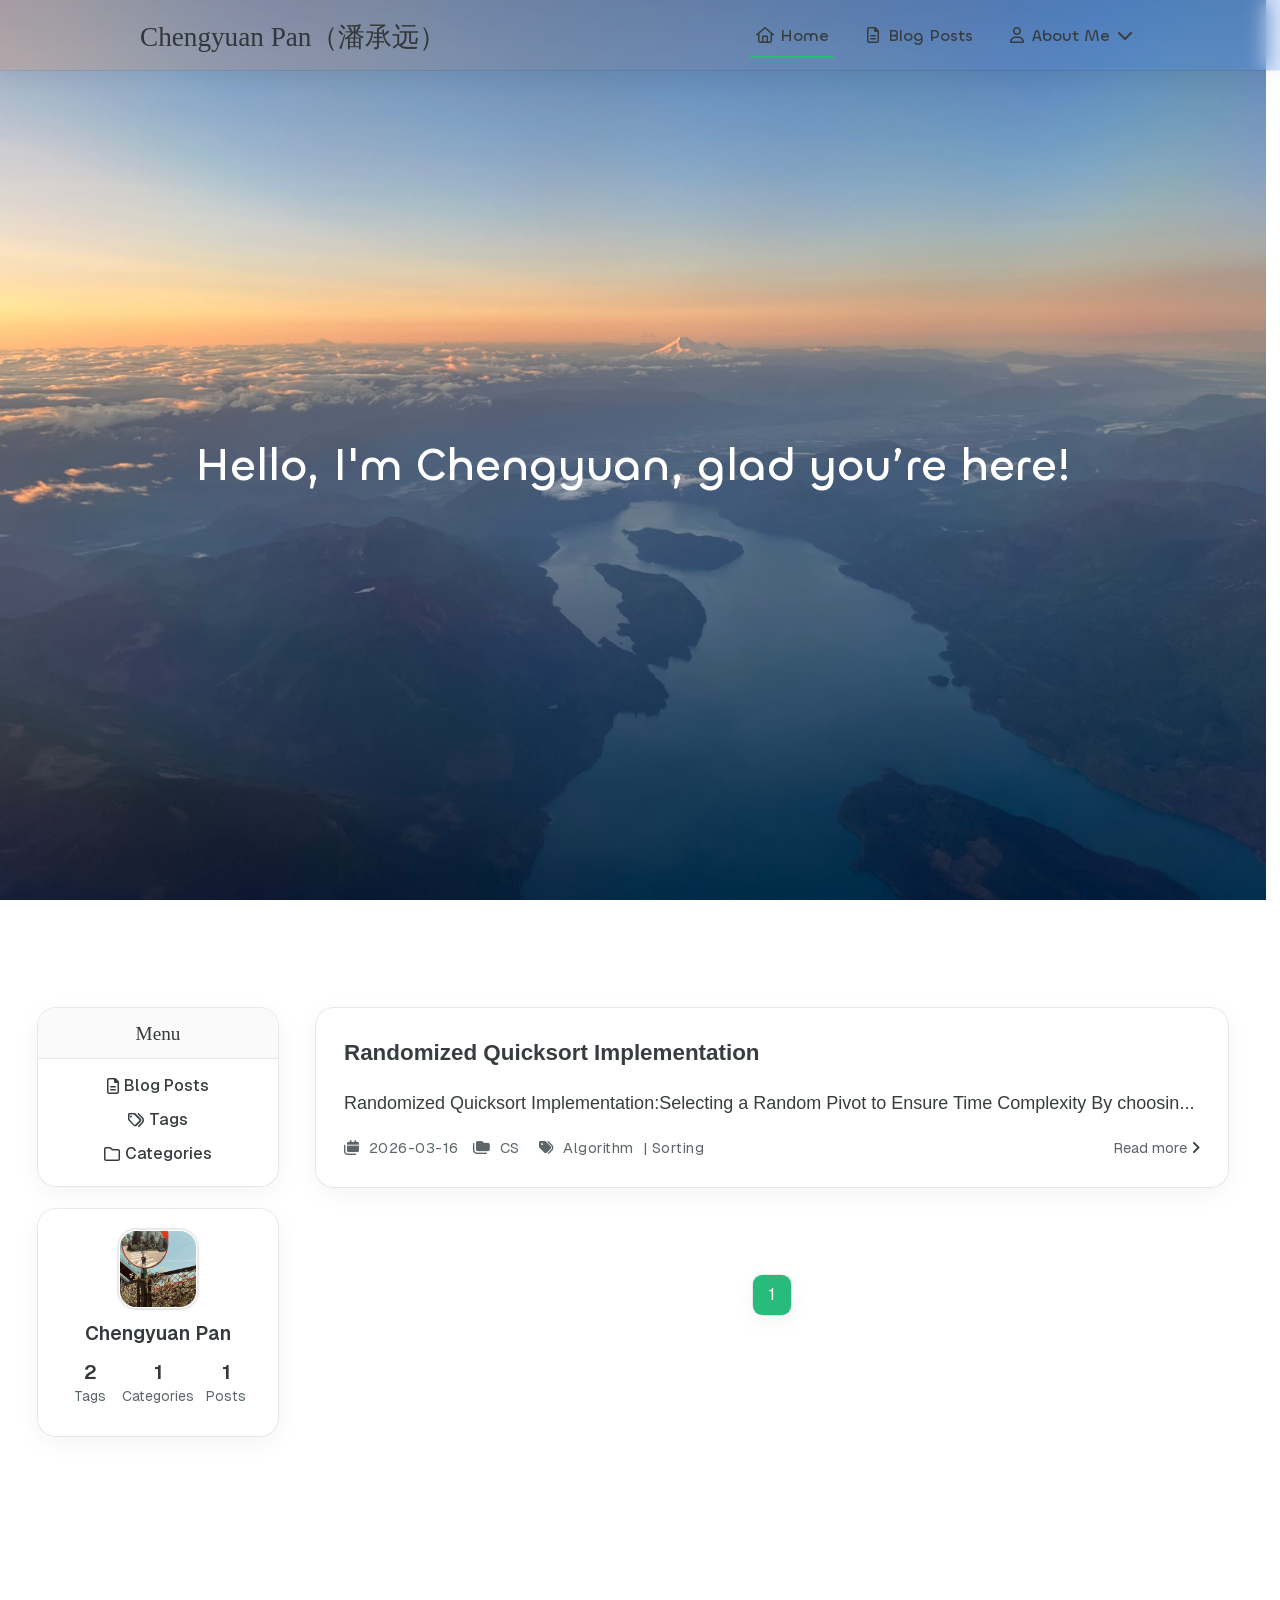
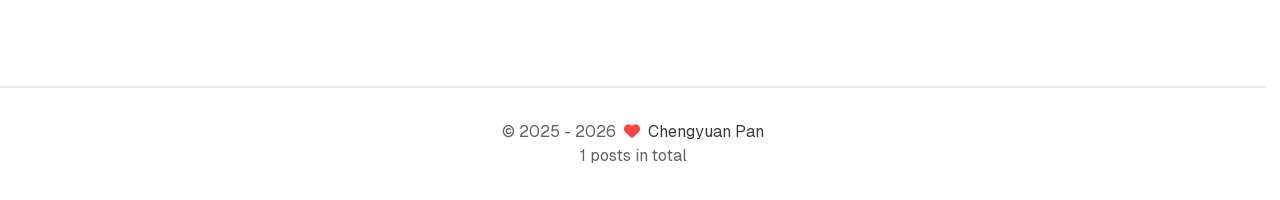
==== commit bdaee597: "Site updated: 2026-10-01 22:02:08" ====
--- a/index.html
+++ b/index.html
@@ -175,7 +175,7 @@
 
     <script id="hexo-configurations">
     window.config = {"hostname":"chengyuanpan.github.io","root":"/","language":"en","path":"search.json"};
-    window.theme = {"articles":{"style":{"font_size":"18px","line_height":1.5,"image_border_radius":"20px","image_alignment":"center","image_caption":false,"link_icon":true,"delete_mask":false,"title_alignment":"left","headings_top_spacing":{"h1":"3.2rem","h2":"2.4rem","h3":"1.9rem","h4":"1.6rem","h5":"1.4rem","h6":"1.3rem"}},"word_count":{"enable":true,"count":true,"min2read":true},"author_label":{"enable":false,"auto":false,"list":[]},"code_block":{"copy":true,"style":"mac","highlight_theme":{"light":"github","dark":"vs2015"},"font":{"enable":false,"family":null,"url":null}},"toc":{"enable":true,"max_depth":3,"number":false,"expand":true,"init_open":true},"copyright":{"enable":true,"default":"cc_by_nc_sa"},"lazyload":true,"pangu_js":false,"recommendation":{"enable":false,"title":"推荐阅读","limit":3,"mobile_limit":2,"placeholder":"/images/wallhaven-wqery6-light.webp","skip_dirs":[]}},"colors":{"primary":"#28bc7c","secondary":"#28bc7c","default_mode":"light"},"global":{"fonts":{"chinese":{"enable":true,"family":"Noto Sans SC","url":null},"english":{"enable":true,"family":"Inter","url":null},"title":{"enable":true,"family":"Inter","url":null}},"content_max_width":"1000px","sidebar_width":"210px","hover":{"shadow":true,"scale":false},"scroll_progress":{"bar":false,"percentage":true},"website_counter":{"url":"https://cn.vercount.one/js","enable":false,"site_pv":true,"site_uv":true,"post_pv":true},"single_page":true,"preloader":{"enable":false,"custom_message":null},"side_tools":{"gear_rotation":true,"auto_expand":false},"open_graph":{"enable":true,"image":"/images/logo.png","description":"Welcome to my tech blog! This site is my little corner of the internet — part portfolio, part blog, part scratchpad."},"google_analytics":{"enable":true,"id":"G-4T3W3Z0YFS"}},"home_banner":{"enable":true,"style":"static","image":{"light":"/images/front-view.JPG","dark":"/images/front-view.JPG"},"title":"Hello, I'm Chengyuan, glad you’re here!","subtitle":{"text":["I spend my days thinking and creating.","This site is my little corner of the internet — part portfolio, part blog, part scratchpad.","Glad you found it."],"hitokoto":{"enable":false,"show_author":false,"api":"https://v1.hitokoto.cn"},"typing_speed":100,"backing_speed":80,"starting_delay":500,"backing_delay":1500,"loop":true,"smart_backspace":true,"font":"Inter"},"text_color":{"light":"#fff","dark":"#d1d1b6"},"text_style":{"title_size":"2.8rem","subtitle_size":"1.5rem","line_height":1.2},"custom_font":{"enable":false,"family":null,"url":null},"social_links":{"enable":false,"style":"default","links":[{"icon":"fa-brands fa-github","url":"https://github.com/chengyuanpan"},{"icon":"fa-solid fa-at","url":"chengyuan.pan@outlook.com"},{"icon":"fa-solid fa-at","url":"you@example.com"},{"icon":"fa-brands fa-telegram","url":null},{"icon":"/images/custom-icon.svg","url":null}],"qrs":[{"icon":"fa-brands fa-weixin","qr":null},{"icon":"/images/custom-icon.svg","qr":null}]}},"plugins":{"feed":{"enable":false},"aplayer":{"enable":false,"type":"fixed","audios":[{"name":null,"artist":null,"url":null,"cover":null,"lrc":null}]},"mermaid":{"enable":false,"version":"11.4.1","theme":{"light":"default","dark":"dark"}}},"version":"2.9.0","navbar":{"auto_hide":false,"color":{"left":"#f78736","right":"#367df7","transparency":35},"width":{"home":"1000px","pages":"1000px"},"links":{"Home":{"path":"/","icon":"fa-regular fa-house"},"Blog Posts":{"path":"/archives","icon":"fa-regular fa-file-lines"},"About Me":{"icon":"fa-regular fa-user","submenus":{"About":"/about","GitHub":"https://github.com/chengyuanpan"}}},"search":{"enable":false,"preload":true}},"page_templates":{"friends_column":2,"tags_style":"blur","masonry":{"batch_size":12,"initial_batch_size":24}},"home":{"sidebar":{"enable":true,"position":"left","first_item":"menu","announcement":null,"show_on_mobile":true,"links":{"Blog Posts":{"path":"/archives","icon":"fa-regular fa-file-lines"},"Tags":{"path":"/tags","icon":"fa-regular fa-tags"},"Categories":{"path":"/categories","icon":"fa-regular fa-folder"}}},"article_date_format":"YYYY-MM-DD","excerpt_length":100,"categories":{"enable":true,"limit":5},"tags":{"enable":true,"limit":5}},"footer":{"runtime":false,"icon":"<i class=\"fa-solid fa-heart fa-beat\" style=\"--fa-animation-duration: 0.5s; color: #f54545\"></i>","start":"2025/10/28 18:30:00","statistics":true,"customize":"Observations, inspiratinos, thoughts, and explorations...","icp":{"enable":false,"number":null,"url":null},"powered":false,"theme":{"enable":false,"version":false}},"footerStart":"2025/10/28 18:30:00","mermaid":{"style":{"light":"default","dark":"dark"}}};
+    window.theme = {"articles":{"style":{"font_size":"18px","line_height":1.5,"image_border_radius":"20px","image_alignment":"center","image_caption":false,"link_icon":true,"delete_mask":false,"title_alignment":"left","headings_top_spacing":{"h1":"3.2rem","h2":"2.4rem","h3":"1.9rem","h4":"1.6rem","h5":"1.4rem","h6":"1.3rem"}},"word_count":{"enable":true,"count":true,"min2read":true},"author_label":{"enable":false,"auto":false,"list":[]},"code_block":{"copy":true,"style":"mac","highlight_theme":{"light":"github","dark":"vs2015"},"font":{"enable":false,"family":null,"url":null}},"toc":{"enable":true,"max_depth":3,"number":false,"expand":true,"init_open":true},"copyright":{"enable":true,"default":"cc_by_nc_sa"},"lazyload":true,"pangu_js":false,"recommendation":{"enable":false,"title":"推荐阅读","limit":3,"mobile_limit":2,"placeholder":"/images/wallhaven-wqery6-light.webp","skip_dirs":[]}},"colors":{"primary":"#28bc7c","secondary":"#28bc7c","default_mode":"light"},"global":{"fonts":{"chinese":{"enable":true,"family":"Noto Sans SC","url":null},"english":{"enable":true,"family":"Inter","url":null},"title":{"enable":true,"family":"Inter","url":null}},"content_max_width":"1000px","sidebar_width":"210px","hover":{"shadow":true,"scale":false},"scroll_progress":{"bar":false,"percentage":true},"website_counter":{"url":"https://cn.vercount.one/js","enable":false,"site_pv":true,"site_uv":true,"post_pv":true},"single_page":true,"preloader":{"enable":false,"custom_message":null},"side_tools":{"gear_rotation":true,"auto_expand":false},"open_graph":{"enable":true,"image":"/images/logo.png","description":"Welcome to my tech blog! This site is my little corner of the internet — part portfolio, part blog, part scratchpad."},"google_analytics":{"enable":true,"id":"G-4T3W3Z0YFS"}},"home_banner":{"enable":true,"style":"static","image":{"light":"/images/front-view.JPG","dark":"/images/front-view.JPG"},"title":"Hello, I'm Chengyuan, glad you’re here!","subtitle":{"text":["I spend my days thinking and creating.","This site is my little corner of the internet — part portfolio, part blog, part scratchpad.","Glad you found it."],"hitokoto":{"enable":false,"show_author":false,"api":"https://v1.hitokoto.cn"},"typing_speed":100,"backing_speed":80,"starting_delay":500,"backing_delay":1500,"loop":true,"smart_backspace":true,"font":"Inter"},"text_color":{"light":"#fff","dark":"#d1d1b6"},"text_style":{"title_size":"2.8rem","subtitle_size":"1.5rem","line_height":1.2},"custom_font":{"enable":false,"family":null,"url":null},"social_links":{"enable":false,"style":"default","links":[{"icon":"fa-brands fa-github","url":"https://github.com/chengyuanpan"},{"icon":"fa-solid fa-at","url":"chengyuan.pan@outlook.com"},{"icon":"fa-solid fa-at","url":"you@example.com"},{"icon":"fa-brands fa-telegram","url":null},{"icon":"/images/custom-icon.svg","url":null}],"qrs":[{"icon":"fa-brands fa-weixin","qr":null},{"icon":"/images/custom-icon.svg","qr":null}]}},"plugins":{"feed":{"enable":false},"aplayer":{"enable":false,"type":"fixed","audios":[{"name":null,"artist":null,"url":null,"cover":null,"lrc":null}]},"mermaid":{"enable":false,"version":"11.4.1","theme":{"light":"default","dark":"dark"}}},"version":"2.9.0","navbar":{"auto_hide":false,"color":{"left":"#f78736","right":"#367df7","transparency":35},"width":{"home":"1000px","pages":"1000px"},"links":{"Home":{"path":"/","icon":"fa-regular fa-house"},"Blog Posts":{"path":"/archives","icon":"fa-regular fa-file-lines"},"About Me":{"icon":"fa-regular fa-user","submenus":{"About":"/about","GitHub":"https://github.com/chengyuanpan"}}},"search":{"enable":false,"preload":true}},"page_templates":{"friends_column":2,"tags_style":"blur","masonry":{"batch_size":12,"initial_batch_size":24}},"home":{"sidebar":{"enable":true,"position":"left","first_item":"menu","announcement":null,"show_on_mobile":true,"links":{"Blog Posts":{"path":"/archives","icon":"fa-regular fa-file-lines"},"Tags":{"path":"/tags","icon":"fa-regular fa-tags"},"Categories":{"path":"/categories","icon":"fa-regular fa-folder"}}},"article_date_format":"YYYY-MM-DD","excerpt_length":100,"categories":{"enable":true,"limit":5},"tags":{"enable":true,"limit":5}},"footer":{"runtime":false,"icon":"<i class=\"fa-solid fa-heart fa-beat\" style=\"--fa-animation-duration: 0.5s; color: #f54545\"></i>","start":"2025/10/28 18:30:00","statistics":true,"customize":null,"icp":{"enable":false,"number":null,"url":null},"powered":false,"theme":{"enable":false,"version":false}},"footerStart":"2025/10/28 18:30:00","mermaid":{"style":{"light":"default","dark":"dark"}}};
     window.lang_ago = {"second":"%s seconds ago","minute":"%s minutes ago","hour":"%s hours ago","day":"%s days ago","week":"%s weeks ago","month":"%s months ago","year":"%s years ago"};
     window.i18n = {"search":"Search...","toc":"On this page","prev":"Prev","next":"Next","prev_posts":"Prev posts","next_posts":"Next posts","page":"Page %d","recent_posts":"Recent Posts","share":"Share","powered_by":"POWERED BY %s","theme":"THEME","rss_feed":"RSS Feed","category":"Category","categories":"Categories","tag":"Tag","tags":"Tags","post":"Post","posts":"Posts","tagcloud":"Tag Cloud","comment":"Comment","comments":"Comments","home":"Home","archive":"Archive","archives":"Archives","top":"TOP","sticky":"Sticky","go-back-home":"Go Back Home","masonry_loading":"Loading photos...","image_viewer":"Image viewer","close":"Close","exif":{"title":"EXIF","cards":{"camera":"Camera","lens":"Lens","exposure":"Exposure","other":"Other"},"fields":{"make":"Brand","model":"Model","date_taken":"Date taken","lens_model":"Lens","focal_length":"Focal length","focus_mode":"Focus mode","shutter":"Shutter","aperture":"Aperture","iso":"ISO","exposure_program":"Exposure program","exposure_compensation":"Exposure compensation","metering_mode":"Metering mode","flash":"Flash","white_balance":"White balance","latitude":"Latitude","longitude":"Longitude","altitude":"Altitude"},"status":{"loading":"Loading...","no_exif":"No EXIF available","library_missing":"EXIF library not loaded","image_source_missing":"Image source unavailable","unavailable":"EXIF unavailable (blocked by CORS or missing metadata)","flag_unavailable":"EXIF unavailable"}},"about":"About","changelog":"Changelog","links":"Links","link":"Link","friends":"Friends","friend":"Friend","timeline":"Timeline","shuoshuo":"Shuoshuo","bookmarks":"Bookmarks","site_uv":"VISITOR COUNT","site_pv":"TOTAL PAGE VIEWS","read_more":"Read more","wordcount":"Words","min2read":"Mins","status":"Status","runtime":"Blog up for","days":"days","hours":"hrs","minutes":"Min","seconds":"Sec","optimized_by":"and Optimized by Evan","rights":"All Rights Reserved","site_posts":"%s posts in total","site_wordcount":"%s words in total","copyright":{"author":"Author","title":"Title","link":"Link","create_time":"Created at","update_time":"Updated at","license_title":"License","license_content":"This work is licensed under %s.","all_rights_reserved":"All Rights Reserved &#169; %s","public_domain":"This work is in the public domain."},"ago":{"second":"%s seconds ago","minute":"%s minutes ago","hour":"%s hours ago","day":"%s days ago","week":"%s weeks ago","month":"%s months ago","year":"%s years ago"},"create_time":"Created","update_time":"Updated","expired":"This post is written %s days ago, and the content may not be up to date."};
     window.data = {"masonry":false};
@@ -669,8 +669,6 @@
 		<div class="main-content-footer">
 			<footer class="footer mt-5 py-5 h-auto text-base text-third-text-color relative border-t-2 border-t-border-color">
     <div class="info-container py-3 text-center">
-        
-            <div class="customize-info my-1">Observations, inspiratinos, thoughts, and explorations...</div>
         
         <div class="text-center">
             &copy;
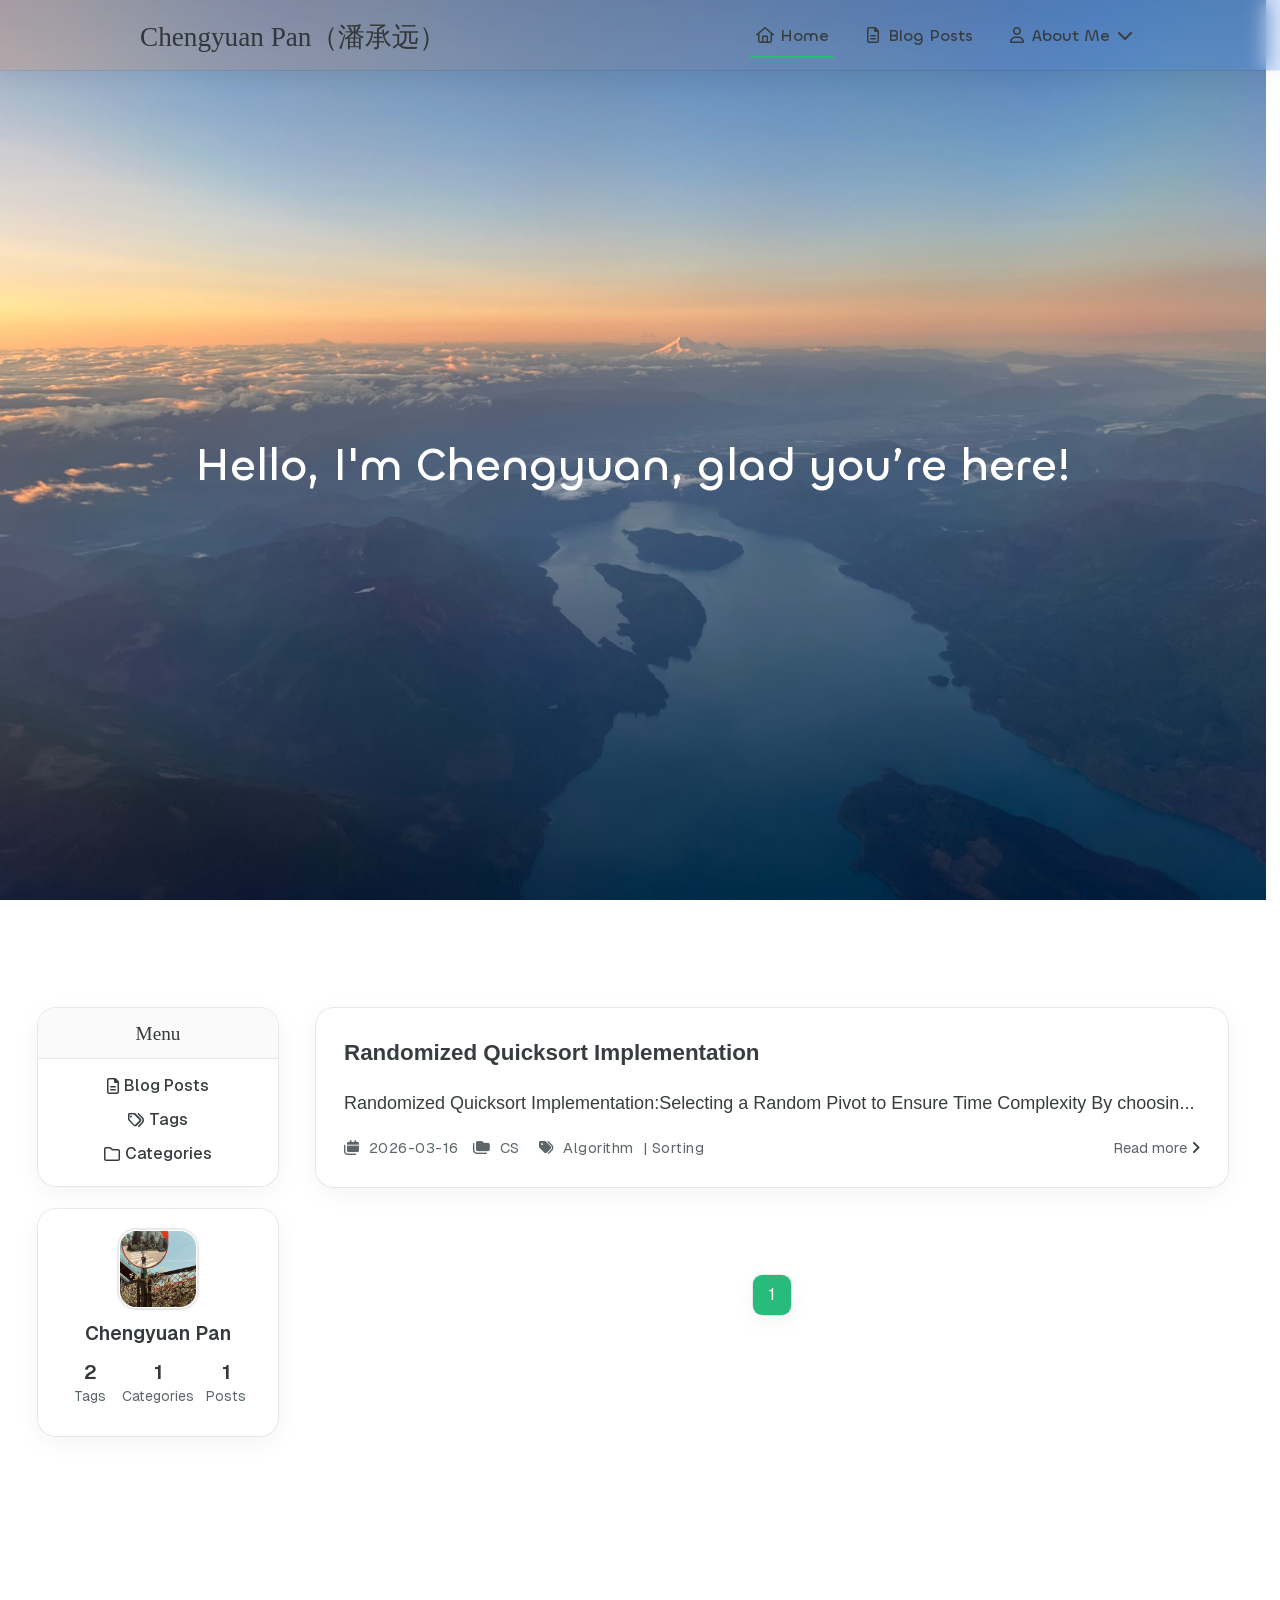
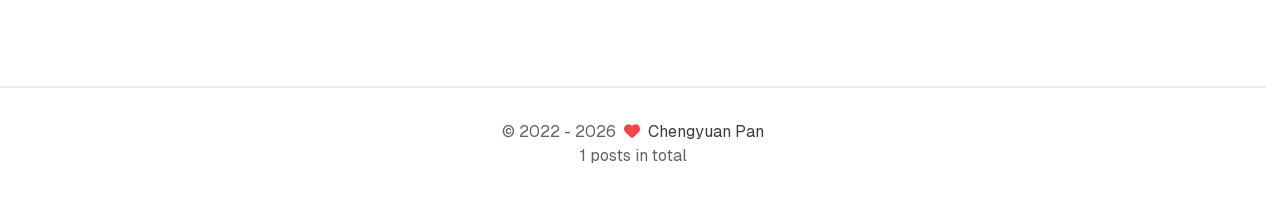
==== commit b4bf30b5: "Site updated: 2026-10-01 22:06:11" ====
--- a/index.html
+++ b/index.html
@@ -175,7 +175,7 @@
 
     <script id="hexo-configurations">
     window.config = {"hostname":"chengyuanpan.github.io","root":"/","language":"en","path":"search.json"};
-    window.theme = {"articles":{"style":{"font_size":"18px","line_height":1.5,"image_border_radius":"20px","image_alignment":"center","image_caption":false,"link_icon":true,"delete_mask":false,"title_alignment":"left","headings_top_spacing":{"h1":"3.2rem","h2":"2.4rem","h3":"1.9rem","h4":"1.6rem","h5":"1.4rem","h6":"1.3rem"}},"word_count":{"enable":true,"count":true,"min2read":true},"author_label":{"enable":false,"auto":false,"list":[]},"code_block":{"copy":true,"style":"mac","highlight_theme":{"light":"github","dark":"vs2015"},"font":{"enable":false,"family":null,"url":null}},"toc":{"enable":true,"max_depth":3,"number":false,"expand":true,"init_open":true},"copyright":{"enable":true,"default":"cc_by_nc_sa"},"lazyload":true,"pangu_js":false,"recommendation":{"enable":false,"title":"推荐阅读","limit":3,"mobile_limit":2,"placeholder":"/images/wallhaven-wqery6-light.webp","skip_dirs":[]}},"colors":{"primary":"#28bc7c","secondary":"#28bc7c","default_mode":"light"},"global":{"fonts":{"chinese":{"enable":true,"family":"Noto Sans SC","url":null},"english":{"enable":true,"family":"Inter","url":null},"title":{"enable":true,"family":"Inter","url":null}},"content_max_width":"1000px","sidebar_width":"210px","hover":{"shadow":true,"scale":false},"scroll_progress":{"bar":false,"percentage":true},"website_counter":{"url":"https://cn.vercount.one/js","enable":false,"site_pv":true,"site_uv":true,"post_pv":true},"single_page":true,"preloader":{"enable":false,"custom_message":null},"side_tools":{"gear_rotation":true,"auto_expand":false},"open_graph":{"enable":true,"image":"/images/logo.png","description":"Welcome to my tech blog! This site is my little corner of the internet — part portfolio, part blog, part scratchpad."},"google_analytics":{"enable":true,"id":"G-4T3W3Z0YFS"}},"home_banner":{"enable":true,"style":"static","image":{"light":"/images/front-view.JPG","dark":"/images/front-view.JPG"},"title":"Hello, I'm Chengyuan, glad you’re here!","subtitle":{"text":["I spend my days thinking and creating.","This site is my little corner of the internet — part portfolio, part blog, part scratchpad.","Glad you found it."],"hitokoto":{"enable":false,"show_author":false,"api":"https://v1.hitokoto.cn"},"typing_speed":100,"backing_speed":80,"starting_delay":500,"backing_delay":1500,"loop":true,"smart_backspace":true,"font":"Inter"},"text_color":{"light":"#fff","dark":"#d1d1b6"},"text_style":{"title_size":"2.8rem","subtitle_size":"1.5rem","line_height":1.2},"custom_font":{"enable":false,"family":null,"url":null},"social_links":{"enable":false,"style":"default","links":[{"icon":"fa-brands fa-github","url":"https://github.com/chengyuanpan"},{"icon":"fa-solid fa-at","url":"chengyuan.pan@outlook.com"},{"icon":"fa-solid fa-at","url":"you@example.com"},{"icon":"fa-brands fa-telegram","url":null},{"icon":"/images/custom-icon.svg","url":null}],"qrs":[{"icon":"fa-brands fa-weixin","qr":null},{"icon":"/images/custom-icon.svg","qr":null}]}},"plugins":{"feed":{"enable":false},"aplayer":{"enable":false,"type":"fixed","audios":[{"name":null,"artist":null,"url":null,"cover":null,"lrc":null}]},"mermaid":{"enable":false,"version":"11.4.1","theme":{"light":"default","dark":"dark"}}},"version":"2.9.0","navbar":{"auto_hide":false,"color":{"left":"#f78736","right":"#367df7","transparency":35},"width":{"home":"1000px","pages":"1000px"},"links":{"Home":{"path":"/","icon":"fa-regular fa-house"},"Blog Posts":{"path":"/archives","icon":"fa-regular fa-file-lines"},"About Me":{"icon":"fa-regular fa-user","submenus":{"About":"/about","GitHub":"https://github.com/chengyuanpan"}}},"search":{"enable":false,"preload":true}},"page_templates":{"friends_column":2,"tags_style":"blur","masonry":{"batch_size":12,"initial_batch_size":24}},"home":{"sidebar":{"enable":true,"position":"left","first_item":"menu","announcement":null,"show_on_mobile":true,"links":{"Blog Posts":{"path":"/archives","icon":"fa-regular fa-file-lines"},"Tags":{"path":"/tags","icon":"fa-regular fa-tags"},"Categories":{"path":"/categories","icon":"fa-regular fa-folder"}}},"article_date_format":"YYYY-MM-DD","excerpt_length":100,"categories":{"enable":true,"limit":5},"tags":{"enable":true,"limit":5}},"footer":{"runtime":false,"icon":"<i class=\"fa-solid fa-heart fa-beat\" style=\"--fa-animation-duration: 0.5s; color: #f54545\"></i>","start":"2025/10/28 18:30:00","statistics":true,"customize":null,"icp":{"enable":false,"number":null,"url":null},"powered":false,"theme":{"enable":false,"version":false}},"footerStart":"2025/10/28 18:30:00","mermaid":{"style":{"light":"default","dark":"dark"}}};
+    window.theme = {"articles":{"style":{"font_size":"18px","line_height":1.5,"image_border_radius":"20px","image_alignment":"center","image_caption":false,"link_icon":true,"delete_mask":false,"title_alignment":"left","headings_top_spacing":{"h1":"3.2rem","h2":"2.4rem","h3":"1.9rem","h4":"1.6rem","h5":"1.4rem","h6":"1.3rem"}},"word_count":{"enable":true,"count":true,"min2read":true},"author_label":{"enable":false,"auto":false,"list":[]},"code_block":{"copy":true,"style":"mac","highlight_theme":{"light":"github","dark":"vs2015"},"font":{"enable":false,"family":null,"url":null}},"toc":{"enable":true,"max_depth":3,"number":false,"expand":true,"init_open":true},"copyright":{"enable":true,"default":"cc_by_nc_sa"},"lazyload":true,"pangu_js":false,"recommendation":{"enable":false,"title":"推荐阅读","limit":3,"mobile_limit":2,"placeholder":"/images/wallhaven-wqery6-light.webp","skip_dirs":[]}},"colors":{"primary":"#28bc7c","secondary":"#28bc7c","default_mode":"light"},"global":{"fonts":{"chinese":{"enable":true,"family":"Noto Sans SC","url":null},"english":{"enable":true,"family":"Inter","url":null},"title":{"enable":true,"family":"Inter","url":null}},"content_max_width":"1000px","sidebar_width":"210px","hover":{"shadow":true,"scale":false},"scroll_progress":{"bar":false,"percentage":true},"website_counter":{"url":"https://cn.vercount.one/js","enable":false,"site_pv":true,"site_uv":true,"post_pv":true},"single_page":true,"preloader":{"enable":false,"custom_message":null},"side_tools":{"gear_rotation":true,"auto_expand":false},"open_graph":{"enable":true,"image":"/images/logo.png","description":"Welcome to my tech blog! This site is my little corner of the internet — part portfolio, part blog, part scratchpad."},"google_analytics":{"enable":true,"id":"G-4T3W3Z0YFS"}},"home_banner":{"enable":true,"style":"static","image":{"light":"/images/front-view.JPG","dark":"/images/front-view.JPG"},"title":"Hello, I'm Chengyuan, glad you’re here!","subtitle":{"text":["I spend my days thinking and creating.","This site is my little corner of the internet — part portfolio, part blog, part scratchpad.","Glad you found it."],"hitokoto":{"enable":false,"show_author":false,"api":"https://v1.hitokoto.cn"},"typing_speed":100,"backing_speed":80,"starting_delay":500,"backing_delay":1500,"loop":true,"smart_backspace":true,"font":"Inter"},"text_color":{"light":"#fff","dark":"#d1d1b6"},"text_style":{"title_size":"2.8rem","subtitle_size":"1.5rem","line_height":1.2},"custom_font":{"enable":false,"family":null,"url":null},"social_links":{"enable":false,"style":"default","links":[{"icon":"fa-brands fa-github","url":"https://github.com/chengyuanpan"},{"icon":"fa-solid fa-at","url":"chengyuan.pan@outlook.com"},{"icon":"fa-solid fa-at","url":"you@example.com"},{"icon":"fa-brands fa-telegram","url":null},{"icon":"/images/custom-icon.svg","url":null}],"qrs":[{"icon":"fa-brands fa-weixin","qr":null},{"icon":"/images/custom-icon.svg","qr":null}]}},"plugins":{"feed":{"enable":false},"aplayer":{"enable":false,"type":"fixed","audios":[{"name":null,"artist":null,"url":null,"cover":null,"lrc":null}]},"mermaid":{"enable":false,"version":"11.4.1","theme":{"light":"default","dark":"dark"}}},"version":"2.9.0","navbar":{"auto_hide":false,"color":{"left":"#f78736","right":"#367df7","transparency":35},"width":{"home":"1000px","pages":"1000px"},"links":{"Home":{"path":"/","icon":"fa-regular fa-house"},"Blog Posts":{"path":"/archives","icon":"fa-regular fa-file-lines"},"About Me":{"icon":"fa-regular fa-user","submenus":{"About":"/about","GitHub":"https://github.com/chengyuanpan"}}},"search":{"enable":false,"preload":true}},"page_templates":{"friends_column":2,"tags_style":"blur","masonry":{"batch_size":12,"initial_batch_size":24}},"home":{"sidebar":{"enable":true,"position":"left","first_item":"menu","announcement":null,"show_on_mobile":true,"links":{"Blog Posts":{"path":"/archives","icon":"fa-regular fa-file-lines"},"Tags":{"path":"/tags","icon":"fa-regular fa-tags"},"Categories":{"path":"/categories","icon":"fa-regular fa-folder"}}},"article_date_format":"YYYY-MM-DD","excerpt_length":100,"categories":{"enable":true,"limit":5},"tags":{"enable":true,"limit":5}},"footer":{"runtime":false,"icon":"<i class=\"fa-solid fa-heart fa-beat\" style=\"--fa-animation-duration: 0.5s; color: #f54545\"></i>","start":"2022/8/17 11:45:14","statistics":true,"customize":null,"icp":{"enable":false,"number":null,"url":null},"powered":false,"theme":{"enable":false,"version":false}},"footerStart":"2022/8/17 11:45:14","mermaid":{"style":{"light":"default","dark":"dark"}}};
     window.lang_ago = {"second":"%s seconds ago","minute":"%s minutes ago","hour":"%s hours ago","day":"%s days ago","week":"%s weeks ago","month":"%s months ago","year":"%s years ago"};
     window.i18n = {"search":"Search...","toc":"On this page","prev":"Prev","next":"Next","prev_posts":"Prev posts","next_posts":"Next posts","page":"Page %d","recent_posts":"Recent Posts","share":"Share","powered_by":"POWERED BY %s","theme":"THEME","rss_feed":"RSS Feed","category":"Category","categories":"Categories","tag":"Tag","tags":"Tags","post":"Post","posts":"Posts","tagcloud":"Tag Cloud","comment":"Comment","comments":"Comments","home":"Home","archive":"Archive","archives":"Archives","top":"TOP","sticky":"Sticky","go-back-home":"Go Back Home","masonry_loading":"Loading photos...","image_viewer":"Image viewer","close":"Close","exif":{"title":"EXIF","cards":{"camera":"Camera","lens":"Lens","exposure":"Exposure","other":"Other"},"fields":{"make":"Brand","model":"Model","date_taken":"Date taken","lens_model":"Lens","focal_length":"Focal length","focus_mode":"Focus mode","shutter":"Shutter","aperture":"Aperture","iso":"ISO","exposure_program":"Exposure program","exposure_compensation":"Exposure compensation","metering_mode":"Metering mode","flash":"Flash","white_balance":"White balance","latitude":"Latitude","longitude":"Longitude","altitude":"Altitude"},"status":{"loading":"Loading...","no_exif":"No EXIF available","library_missing":"EXIF library not loaded","image_source_missing":"Image source unavailable","unavailable":"EXIF unavailable (blocked by CORS or missing metadata)","flag_unavailable":"EXIF unavailable"}},"about":"About","changelog":"Changelog","links":"Links","link":"Link","friends":"Friends","friend":"Friend","timeline":"Timeline","shuoshuo":"Shuoshuo","bookmarks":"Bookmarks","site_uv":"VISITOR COUNT","site_pv":"TOTAL PAGE VIEWS","read_more":"Read more","wordcount":"Words","min2read":"Mins","status":"Status","runtime":"Blog up for","days":"days","hours":"hrs","minutes":"Min","seconds":"Sec","optimized_by":"and Optimized by Evan","rights":"All Rights Reserved","site_posts":"%s posts in total","site_wordcount":"%s words in total","copyright":{"author":"Author","title":"Title","link":"Link","create_time":"Created at","update_time":"Updated at","license_title":"License","license_content":"This work is licensed under %s.","all_rights_reserved":"All Rights Reserved &#169; %s","public_domain":"This work is in the public domain."},"ago":{"second":"%s seconds ago","minute":"%s minutes ago","hour":"%s hours ago","day":"%s days ago","week":"%s weeks ago","month":"%s months ago","year":"%s years ago"},"create_time":"Created","update_time":"Updated","expired":"This post is written %s days ago, and the content may not be up to date."};
     window.data = {"masonry":false};
@@ -673,7 +673,7 @@
         <div class="text-center">
             &copy;
             
-              <span>2025</span>
+              <span>2022</span>
               -
             
             2026&nbsp;&nbsp;<i class="fa-solid fa-heart fa-beat" style="--fa-animation-duration: 0.5s; color: #f54545"></i>&nbsp;&nbsp;<a href="/">Chengyuan Pan</a>
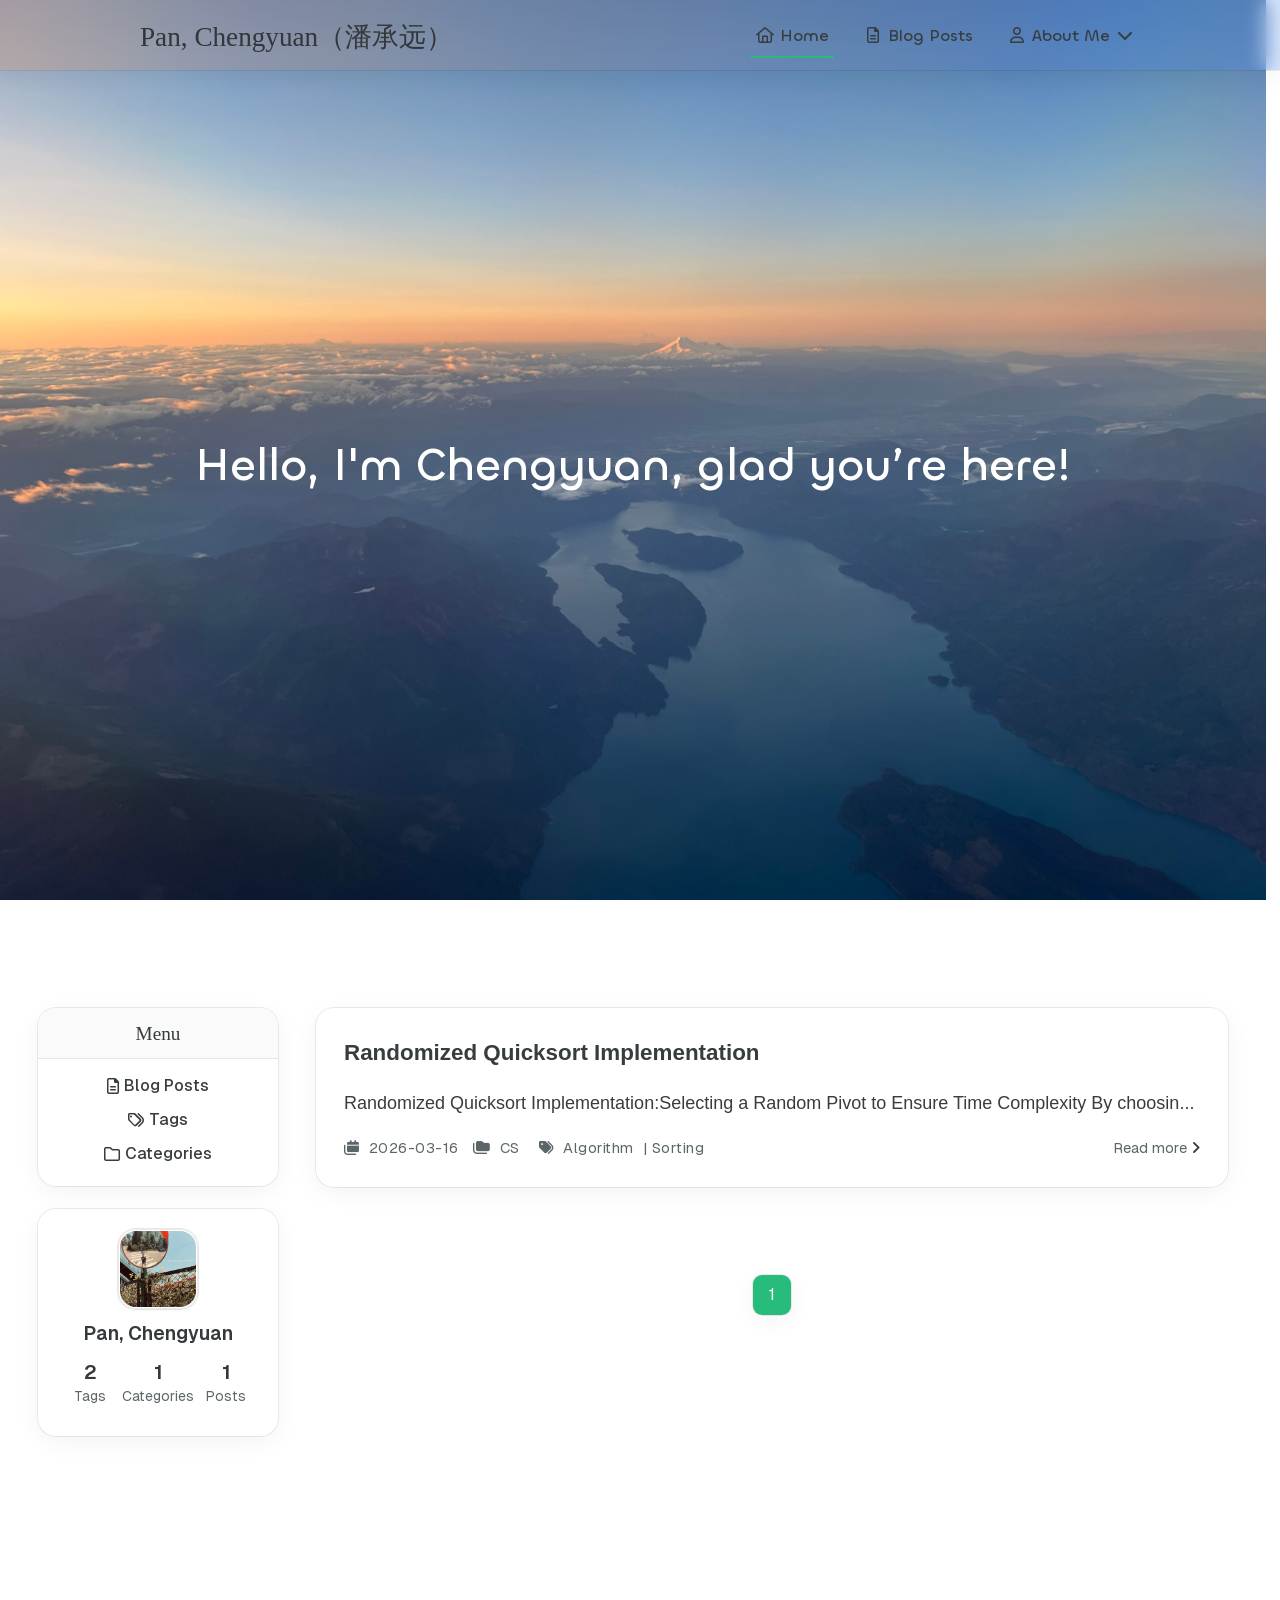
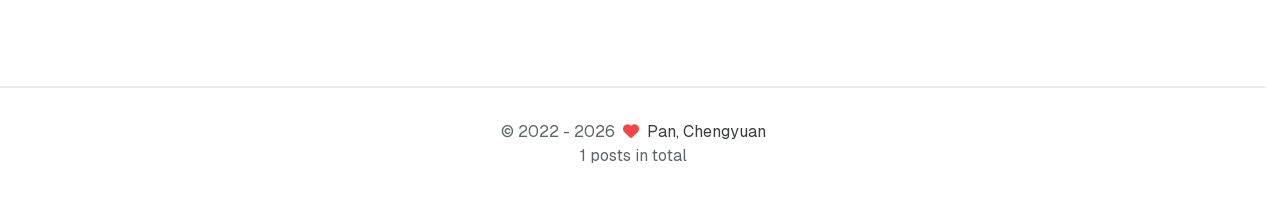
==== commit 81f9dc91: "Site updated: 2026-10-02 16:57:11" ====
--- a/index.html
+++ b/index.html
@@ -6,7 +6,7 @@
     <meta name="keywords" content="Hexo Theme Redefine">
     
     
-    <meta name="author" content="Chengyuan Pan">
+    <meta name="author" content="Pan, Chengyuan">
     
     <!-- Completely eliminate flash of wrong theme -->
     <script>
@@ -87,13 +87,13 @@
         
         <meta name="description" content="Welcome to my tech blog! This site is my little corner of the internet — part portfolio, part blog, part scratchpad.">
 <meta property="og:type" content="website">
-<meta property="og:title" content="Chengyuan Pan（潘承远）">
+<meta property="og:title" content="Pan, Chengyuan（潘承远）">
 <meta property="og:url" content="https://chengyuanpan.github.io/index.html">
-<meta property="og:site_name" content="Chengyuan Pan（潘承远）">
+<meta property="og:site_name" content="Pan, Chengyuan（潘承远）">
 <meta property="og:description" content="Welcome to my tech blog! This site is my little corner of the internet — part portfolio, part blog, part scratchpad.">
 <meta property="og:locale" content="en_US">
 <meta property="og:image" content="https://chengyuanpan.github.io/images/logo.png">
-<meta property="article:author" content="Chengyuan Pan">
+<meta property="article:author" content="Pan, Chengyuan">
 <meta name="twitter:card" content="summary">
 <meta name="twitter:image" content="https://chengyuanpan.github.io/images/logo.png">
     
@@ -117,7 +117,7 @@
     
     <title>
         
-            Chengyuan Pan（潘承远） - Observations, inspiratinos, thoughts, and explorations...
+            Pan, Chengyuan（潘承远） - Observations, inspiratinos, thoughts, and explorations...
         
     </title>
 
@@ -280,7 +280,7 @@
             
             <a class="logo-title" href="/">
                 <h1>
-                Chengyuan Pan（潘承远）
+                Pan, Chengyuan（潘承远）
                 </h1>
             </a>
         </div>
@@ -508,7 +508,7 @@
             
                 <div class="sidebar-links">
                     <div class="site-info">
-                        <div class="site-name">Chengyuan Pan（潘承远）</div>
+                        <div class="site-name">Pan, Chengyuan（潘承远）</div>
                         
                     </div>
                     
@@ -548,7 +548,7 @@
     <img src="/images/me.jpeg">
 </div>
                 <div class="author flex flex-col justify-center my-2.5 mx-0">
-    <div class="name">Chengyuan Pan</div>
+    <div class="name">Pan, Chengyuan</div>
     
 </div>
                 <div class="statistics flex justify-around my-2.5">
@@ -676,7 +676,7 @@
               <span>2022</span>
               -
             
-            2026&nbsp;&nbsp;<i class="fa-solid fa-heart fa-beat" style="--fa-animation-duration: 0.5s; color: #f54545"></i>&nbsp;&nbsp;<a href="/">Chengyuan Pan</a>
+            2026&nbsp;&nbsp;<i class="fa-solid fa-heart fa-beat" style="--fa-animation-duration: 0.5s; color: #f54545"></i>&nbsp;&nbsp;<a href="/">Pan, Chengyuan</a>
             
                 
                 <p class="post-count space-x-0.5">
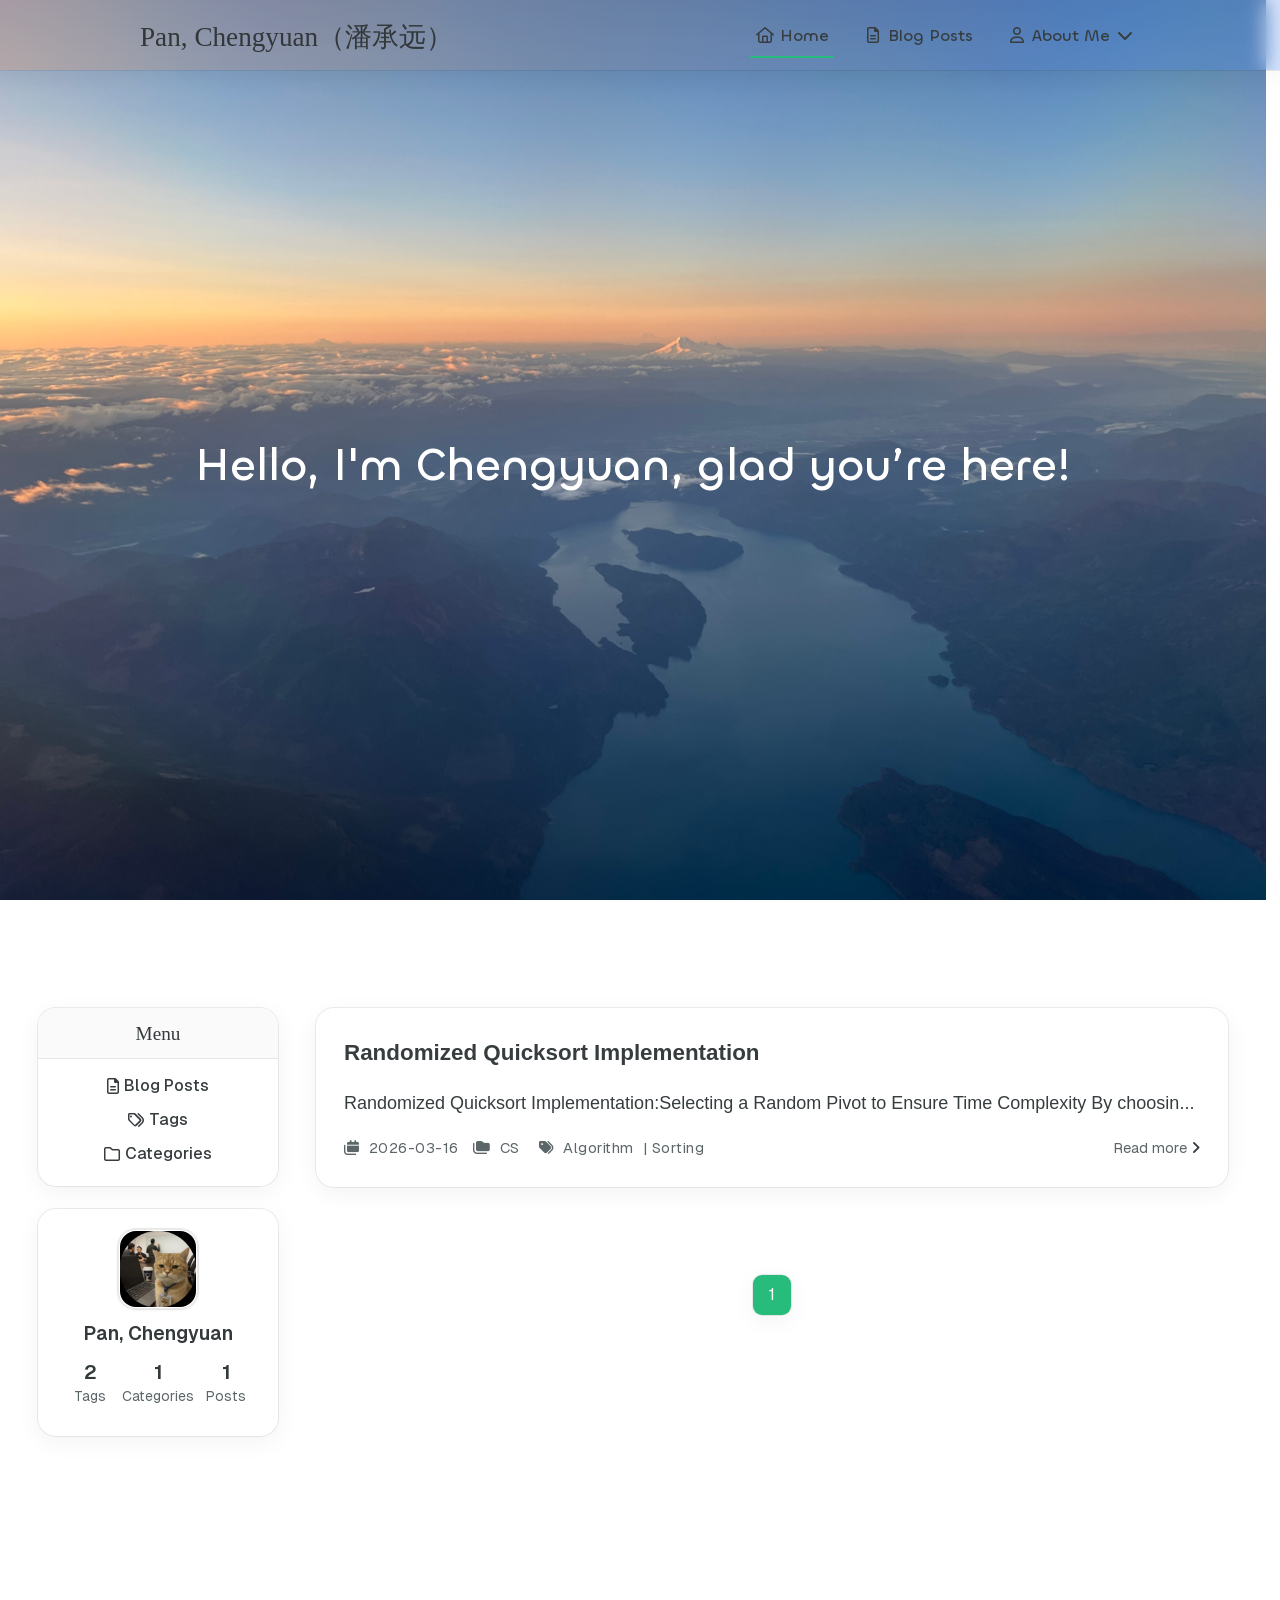
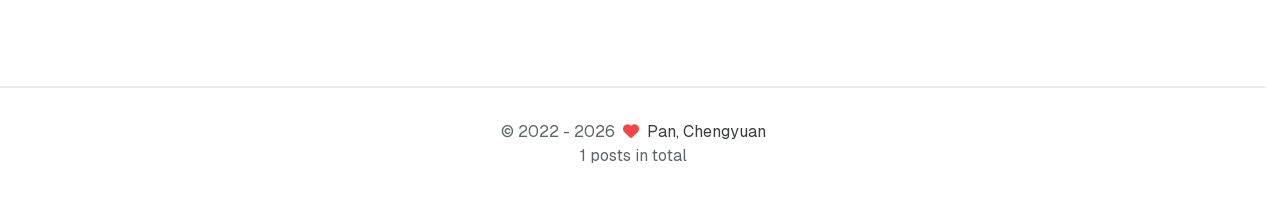
==== commit 46a40de1: "Site updated: 2026-10-15 01:14:58" ====
--- a/index.html
+++ b/index.html
@@ -545,7 +545,7 @@
             
             <div class="sidebar-content"  marginTop >
                 <div class="avatar flex justify-center">
-    <img src="/images/me.jpeg">
+    <img src="/images/workingcat.jpeg">
 </div>
                 <div class="author flex flex-col justify-center my-2.5 mx-0">
     <div class="name">Pan, Chengyuan</div>
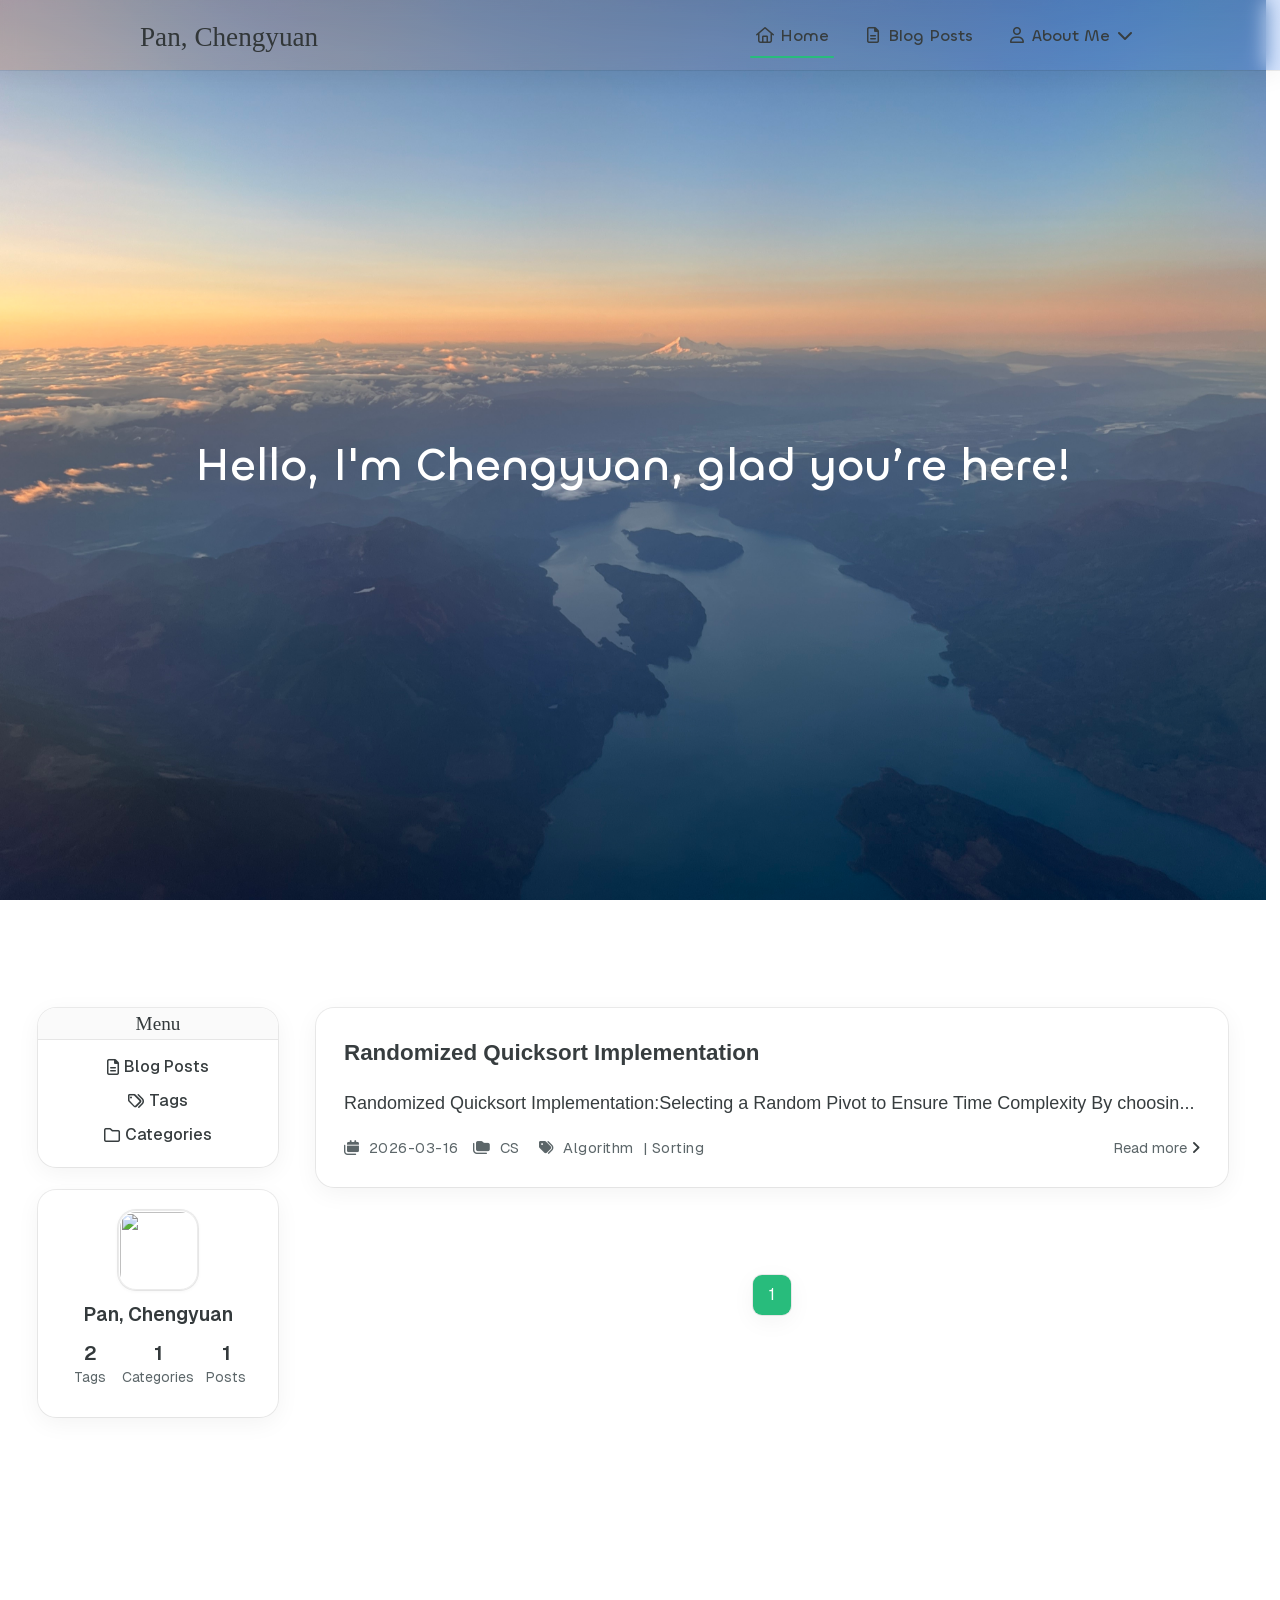
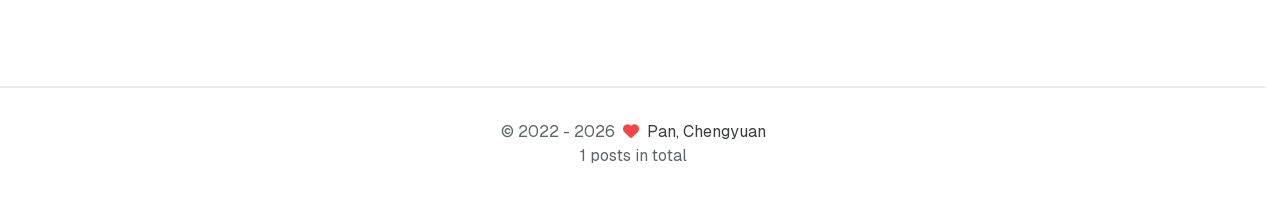
==== commit 983e97aa: "Site updated: 2026-10-15 01:19:07" ====
--- a/index.html
+++ b/index.html
@@ -87,9 +87,9 @@
         
         <meta name="description" content="Welcome to my tech blog! This site is my little corner of the internet — part portfolio, part blog, part scratchpad.">
 <meta property="og:type" content="website">
-<meta property="og:title" content="Pan, Chengyuan（潘承远）">
+<meta property="og:title" content="Pan, Chengyuan">
 <meta property="og:url" content="https://chengyuanpan.github.io/index.html">
-<meta property="og:site_name" content="Pan, Chengyuan（潘承远）">
+<meta property="og:site_name" content="Pan, Chengyuan">
 <meta property="og:description" content="Welcome to my tech blog! This site is my little corner of the internet — part portfolio, part blog, part scratchpad.">
 <meta property="og:locale" content="en_US">
 <meta property="og:image" content="https://chengyuanpan.github.io/images/logo.png">
@@ -117,7 +117,7 @@
     
     <title>
         
-            Pan, Chengyuan（潘承远） - Observations, inspiratinos, thoughts, and explorations...
+            Pan, Chengyuan - Observations, inspiratinos, thoughts, and explorations...
         
     </title>
 
@@ -280,7 +280,7 @@
             
             <a class="logo-title" href="/">
                 <h1>
-                Pan, Chengyuan（潘承远）
+                Pan, Chengyuan
                 </h1>
             </a>
         </div>
@@ -508,7 +508,7 @@
             
                 <div class="sidebar-links">
                     <div class="site-info">
-                        <div class="site-name">Pan, Chengyuan（潘承远）</div>
+                        <div class="site-name">Pan, Chengyuan</div>
                         
                     </div>
                     
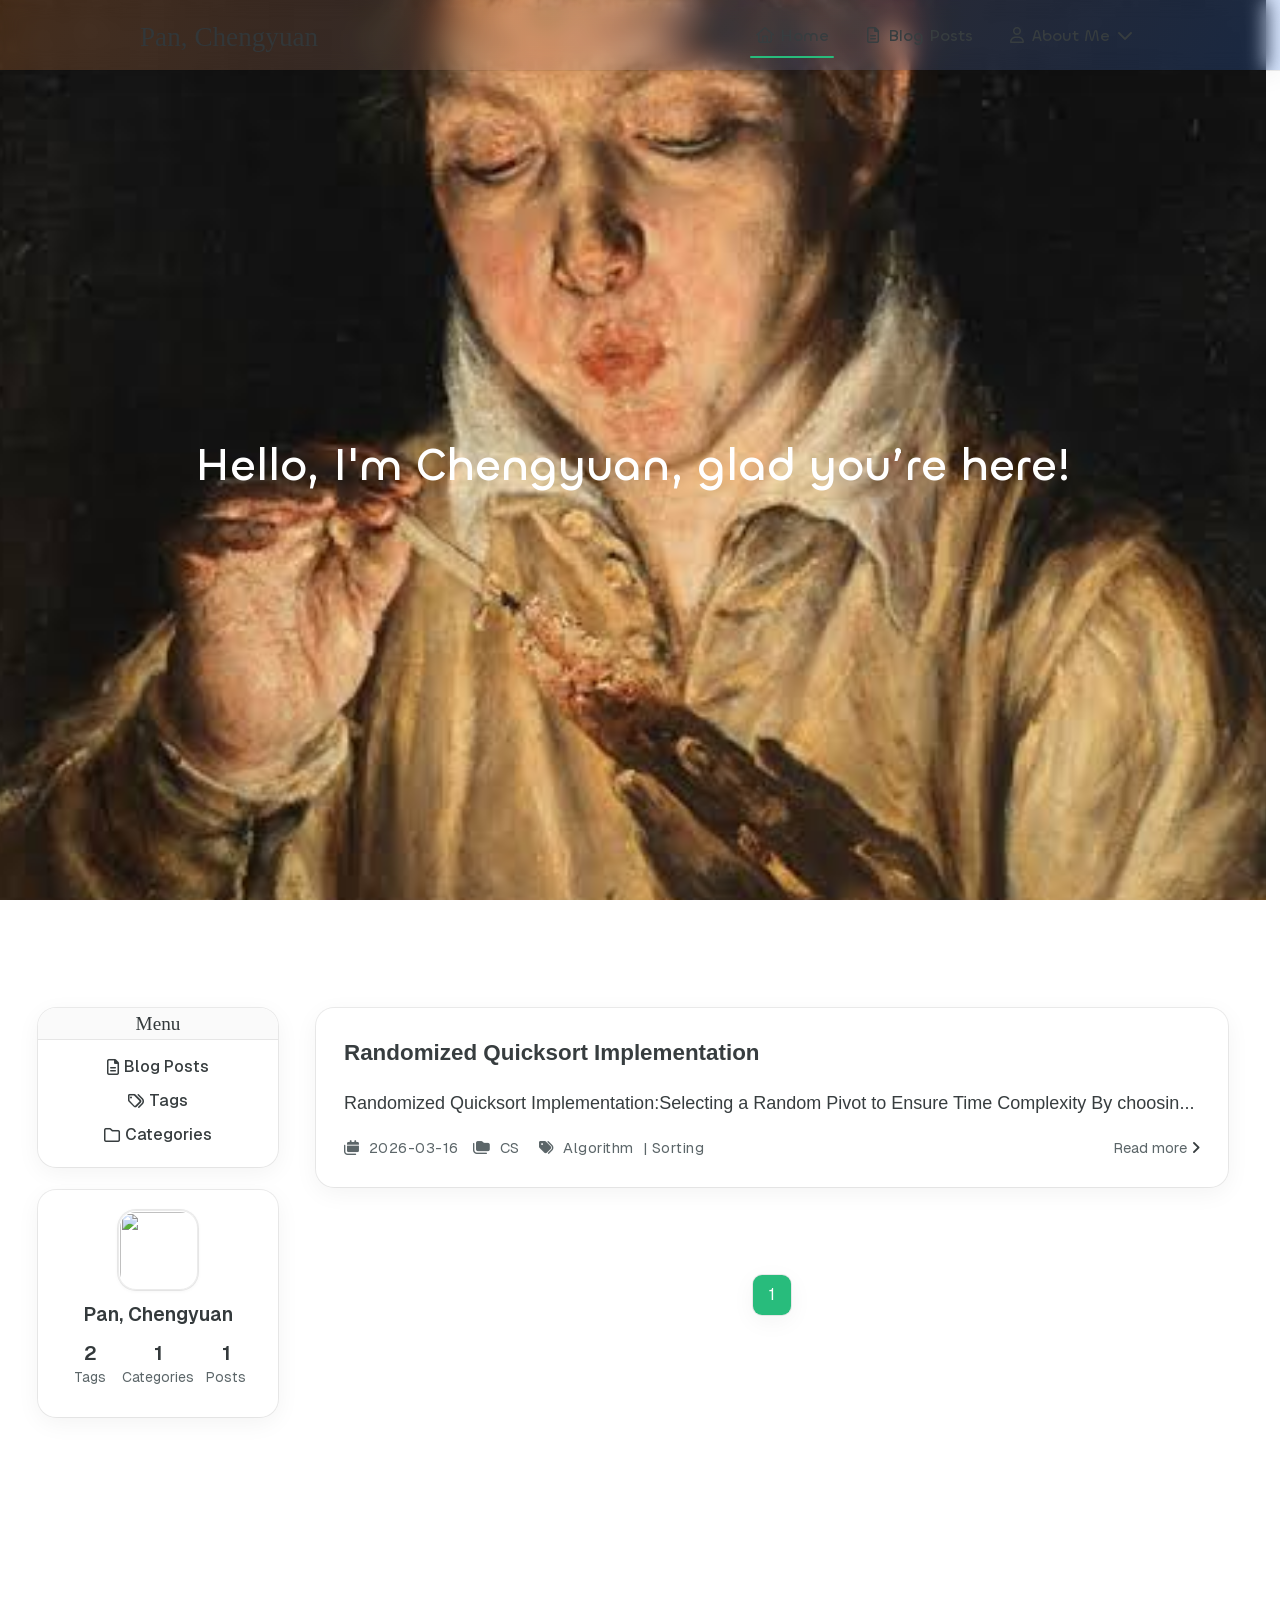
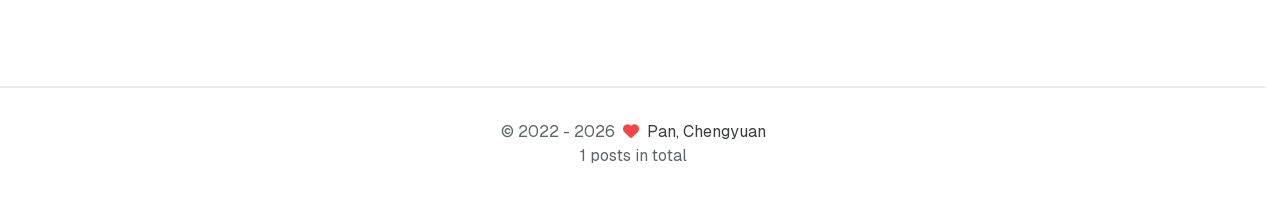
==== commit d9ad686a: "Site updated: 2026-10-28 17:02:50" ====
--- a/index.html
+++ b/index.html
@@ -175,7 +175,7 @@
 
     <script id="hexo-configurations">
     window.config = {"hostname":"chengyuanpan.github.io","root":"/","language":"en","path":"search.json"};
-    window.theme = {"articles":{"style":{"font_size":"18px","line_height":1.5,"image_border_radius":"20px","image_alignment":"center","image_caption":false,"link_icon":true,"delete_mask":false,"title_alignment":"left","headings_top_spacing":{"h1":"3.2rem","h2":"2.4rem","h3":"1.9rem","h4":"1.6rem","h5":"1.4rem","h6":"1.3rem"}},"word_count":{"enable":true,"count":true,"min2read":true},"author_label":{"enable":false,"auto":false,"list":[]},"code_block":{"copy":true,"style":"mac","highlight_theme":{"light":"github","dark":"vs2015"},"font":{"enable":false,"family":null,"url":null}},"toc":{"enable":true,"max_depth":3,"number":false,"expand":true,"init_open":true},"copyright":{"enable":true,"default":"cc_by_nc_sa"},"lazyload":true,"pangu_js":false,"recommendation":{"enable":false,"title":"推荐阅读","limit":3,"mobile_limit":2,"placeholder":"/images/wallhaven-wqery6-light.webp","skip_dirs":[]}},"colors":{"primary":"#28bc7c","secondary":"#28bc7c","default_mode":"light"},"global":{"fonts":{"chinese":{"enable":true,"family":"Noto Sans SC","url":null},"english":{"enable":true,"family":"Inter","url":null},"title":{"enable":true,"family":"Inter","url":null}},"content_max_width":"1000px","sidebar_width":"210px","hover":{"shadow":true,"scale":false},"scroll_progress":{"bar":false,"percentage":true},"website_counter":{"url":"https://cn.vercount.one/js","enable":false,"site_pv":true,"site_uv":true,"post_pv":true},"single_page":true,"preloader":{"enable":false,"custom_message":null},"side_tools":{"gear_rotation":true,"auto_expand":false},"open_graph":{"enable":true,"image":"/images/logo.png","description":"Welcome to my tech blog! This site is my little corner of the internet — part portfolio, part blog, part scratchpad."},"google_analytics":{"enable":true,"id":"G-4T3W3Z0YFS"}},"home_banner":{"enable":true,"style":"static","image":{"light":"/images/front-view.JPG","dark":"/images/front-view.JPG"},"title":"Hello, I'm Chengyuan, glad you’re here!","subtitle":{"text":["I spend my days thinking and creating.","This site is my little corner of the internet — part portfolio, part blog, part scratchpad.","Glad you found it."],"hitokoto":{"enable":false,"show_author":false,"api":"https://v1.hitokoto.cn"},"typing_speed":100,"backing_speed":80,"starting_delay":500,"backing_delay":1500,"loop":true,"smart_backspace":true,"font":"Inter"},"text_color":{"light":"#fff","dark":"#d1d1b6"},"text_style":{"title_size":"2.8rem","subtitle_size":"1.5rem","line_height":1.2},"custom_font":{"enable":false,"family":null,"url":null},"social_links":{"enable":false,"style":"default","links":[{"icon":"fa-brands fa-github","url":"https://github.com/chengyuanpan"},{"icon":"fa-solid fa-at","url":"chengyuan.pan@outlook.com"},{"icon":"fa-solid fa-at","url":"you@example.com"},{"icon":"fa-brands fa-telegram","url":null},{"icon":"/images/custom-icon.svg","url":null}],"qrs":[{"icon":"fa-brands fa-weixin","qr":null},{"icon":"/images/custom-icon.svg","qr":null}]}},"plugins":{"feed":{"enable":false},"aplayer":{"enable":false,"type":"fixed","audios":[{"name":null,"artist":null,"url":null,"cover":null,"lrc":null}]},"mermaid":{"enable":false,"version":"11.4.1","theme":{"light":"default","dark":"dark"}}},"version":"2.9.0","navbar":{"auto_hide":false,"color":{"left":"#f78736","right":"#367df7","transparency":35},"width":{"home":"1000px","pages":"1000px"},"links":{"Home":{"path":"/","icon":"fa-regular fa-house"},"Blog Posts":{"path":"/archives","icon":"fa-regular fa-file-lines"},"About Me":{"icon":"fa-regular fa-user","submenus":{"About":"/about","GitHub":"https://github.com/chengyuanpan"}}},"search":{"enable":false,"preload":true}},"page_templates":{"friends_column":2,"tags_style":"blur","masonry":{"batch_size":12,"initial_batch_size":24}},"home":{"sidebar":{"enable":true,"position":"left","first_item":"menu","announcement":null,"show_on_mobile":true,"links":{"Blog Posts":{"path":"/archives","icon":"fa-regular fa-file-lines"},"Tags":{"path":"/tags","icon":"fa-regular fa-tags"},"Categories":{"path":"/categories","icon":"fa-regular fa-folder"}}},"article_date_format":"YYYY-MM-DD","excerpt_length":100,"categories":{"enable":true,"limit":5},"tags":{"enable":true,"limit":5}},"footer":{"runtime":false,"icon":"<i class=\"fa-solid fa-heart fa-beat\" style=\"--fa-animation-duration: 0.5s; color: #f54545\"></i>","start":"2022/8/17 11:45:14","statistics":true,"customize":null,"icp":{"enable":false,"number":null,"url":null},"powered":false,"theme":{"enable":false,"version":false}},"footerStart":"2022/8/17 11:45:14","mermaid":{"style":{"light":"default","dark":"dark"}}};
+    window.theme = {"articles":{"style":{"font_size":"18px","line_height":1.5,"image_border_radius":"20px","image_alignment":"center","image_caption":false,"link_icon":true,"delete_mask":false,"title_alignment":"left","headings_top_spacing":{"h1":"3.2rem","h2":"2.4rem","h3":"1.9rem","h4":"1.6rem","h5":"1.4rem","h6":"1.3rem"}},"word_count":{"enable":true,"count":true,"min2read":true},"author_label":{"enable":false,"auto":false,"list":[]},"code_block":{"copy":true,"style":"mac","highlight_theme":{"light":"github","dark":"vs2015"},"font":{"enable":false,"family":null,"url":null}},"toc":{"enable":true,"max_depth":3,"number":false,"expand":true,"init_open":true},"copyright":{"enable":true,"default":"cc_by_nc_sa"},"lazyload":true,"pangu_js":false,"recommendation":{"enable":false,"title":"推荐阅读","limit":3,"mobile_limit":2,"placeholder":"/images/wallhaven-wqery6-light.webp","skip_dirs":[]}},"colors":{"primary":"#28bc7c","secondary":"#28bc7c","default_mode":"light"},"global":{"fonts":{"chinese":{"enable":true,"family":"Noto Sans SC","url":null},"english":{"enable":true,"family":"Inter","url":null},"title":{"enable":true,"family":"Inter","url":null}},"content_max_width":"1000px","sidebar_width":"210px","hover":{"shadow":true,"scale":false},"scroll_progress":{"bar":false,"percentage":true},"website_counter":{"url":"https://cn.vercount.one/js","enable":false,"site_pv":true,"site_uv":true,"post_pv":true},"single_page":true,"preloader":{"enable":false,"custom_message":null},"side_tools":{"gear_rotation":true,"auto_expand":false},"open_graph":{"enable":true,"image":"/images/logo.png","description":"Welcome to my tech blog! This site is my little corner of the internet — part portfolio, part blog, part scratchpad."},"google_analytics":{"enable":true,"id":"G-4T3W3Z0YFS"}},"home_banner":{"enable":true,"style":"static","image":{"light":"/images/images.jpeg","dark":"/images/images.jpeg"},"title":"Hello, I'm Chengyuan, glad you’re here!","subtitle":{"text":["I spend my days thinking and creating.","This site is my little corner of the internet — part portfolio, part blog, part scratchpad.","Glad you found it."],"hitokoto":{"enable":false,"show_author":false,"api":"https://v1.hitokoto.cn"},"typing_speed":100,"backing_speed":80,"starting_delay":500,"backing_delay":1500,"loop":true,"smart_backspace":true,"font":"Inter"},"text_color":{"light":"#fff","dark":"#d1d1b6"},"text_style":{"title_size":"2.8rem","subtitle_size":"1.5rem","line_height":1.2},"custom_font":{"enable":false,"family":null,"url":null},"social_links":{"enable":false,"style":"default","links":[{"icon":"fa-brands fa-github","url":"https://github.com/chengyuanpan"},{"icon":"fa-solid fa-at","url":"chengyuan.pan@outlook.com"},{"icon":"fa-solid fa-at","url":"you@example.com"},{"icon":"fa-brands fa-telegram","url":null},{"icon":"/images/custom-icon.svg","url":null}],"qrs":[{"icon":"fa-brands fa-weixin","qr":null},{"icon":"/images/custom-icon.svg","qr":null}]}},"plugins":{"feed":{"enable":false},"aplayer":{"enable":false,"type":"fixed","audios":[{"name":null,"artist":null,"url":null,"cover":null,"lrc":null}]},"mermaid":{"enable":false,"version":"11.4.1","theme":{"light":"default","dark":"dark"}}},"version":"2.9.0","navbar":{"auto_hide":false,"color":{"left":"#f78736","right":"#367df7","transparency":35},"width":{"home":"1000px","pages":"1000px"},"links":{"Home":{"path":"/","icon":"fa-regular fa-house"},"Blog Posts":{"path":"/archives","icon":"fa-regular fa-file-lines"},"About Me":{"icon":"fa-regular fa-user","submenus":{"About":"/about","GitHub":"https://github.com/chengyuanpan"}}},"search":{"enable":false,"preload":true}},"page_templates":{"friends_column":2,"tags_style":"blur","masonry":{"batch_size":12,"initial_batch_size":24}},"home":{"sidebar":{"enable":true,"position":"left","first_item":"menu","announcement":null,"show_on_mobile":true,"links":{"Blog Posts":{"path":"/archives","icon":"fa-regular fa-file-lines"},"Tags":{"path":"/tags","icon":"fa-regular fa-tags"},"Categories":{"path":"/categories","icon":"fa-regular fa-folder"}}},"article_date_format":"YYYY-MM-DD","excerpt_length":100,"categories":{"enable":true,"limit":5},"tags":{"enable":true,"limit":5}},"footer":{"runtime":false,"icon":"<i class=\"fa-solid fa-heart fa-beat\" style=\"--fa-animation-duration: 0.5s; color: #f54545\"></i>","start":"2022/8/17 11:45:14","statistics":true,"customize":null,"icp":{"enable":false,"number":null,"url":null},"powered":false,"theme":{"enable":false,"version":false}},"footerStart":"2022/8/17 11:45:14","mermaid":{"style":{"light":"default","dark":"dark"}}};
     window.lang_ago = {"second":"%s seconds ago","minute":"%s minutes ago","hour":"%s hours ago","day":"%s days ago","week":"%s weeks ago","month":"%s months ago","year":"%s years ago"};
     window.i18n = {"search":"Search...","toc":"On this page","prev":"Prev","next":"Next","prev_posts":"Prev posts","next_posts":"Next posts","page":"Page %d","recent_posts":"Recent Posts","share":"Share","powered_by":"POWERED BY %s","theme":"THEME","rss_feed":"RSS Feed","category":"Category","categories":"Categories","tag":"Tag","tags":"Tags","post":"Post","posts":"Posts","tagcloud":"Tag Cloud","comment":"Comment","comments":"Comments","home":"Home","archive":"Archive","archives":"Archives","top":"TOP","sticky":"Sticky","go-back-home":"Go Back Home","masonry_loading":"Loading photos...","image_viewer":"Image viewer","close":"Close","exif":{"title":"EXIF","cards":{"camera":"Camera","lens":"Lens","exposure":"Exposure","other":"Other"},"fields":{"make":"Brand","model":"Model","date_taken":"Date taken","lens_model":"Lens","focal_length":"Focal length","focus_mode":"Focus mode","shutter":"Shutter","aperture":"Aperture","iso":"ISO","exposure_program":"Exposure program","exposure_compensation":"Exposure compensation","metering_mode":"Metering mode","flash":"Flash","white_balance":"White balance","latitude":"Latitude","longitude":"Longitude","altitude":"Altitude"},"status":{"loading":"Loading...","no_exif":"No EXIF available","library_missing":"EXIF library not loaded","image_source_missing":"Image source unavailable","unavailable":"EXIF unavailable (blocked by CORS or missing metadata)","flag_unavailable":"EXIF unavailable"}},"about":"About","changelog":"Changelog","links":"Links","link":"Link","friends":"Friends","friend":"Friend","timeline":"Timeline","shuoshuo":"Shuoshuo","bookmarks":"Bookmarks","site_uv":"VISITOR COUNT","site_pv":"TOTAL PAGE VIEWS","read_more":"Read more","wordcount":"Words","min2read":"Mins","status":"Status","runtime":"Blog up for","days":"days","hours":"hrs","minutes":"Min","seconds":"Sec","optimized_by":"and Optimized by Evan","rights":"All Rights Reserved","site_posts":"%s posts in total","site_wordcount":"%s words in total","copyright":{"author":"Author","title":"Title","link":"Link","create_time":"Created at","update_time":"Updated at","license_title":"License","license_content":"This work is licensed under %s.","all_rights_reserved":"All Rights Reserved &#169; %s","public_domain":"This work is in the public domain."},"ago":{"second":"%s seconds ago","minute":"%s minutes ago","hour":"%s hours ago","day":"%s days ago","week":"%s weeks ago","month":"%s months ago","year":"%s years ago"},"create_time":"Created","update_time":"Updated","expired":"This post is written %s days ago, and the content may not be up to date."};
     window.data = {"masonry":false};
@@ -221,8 +221,8 @@
 <div class="home-banner-container flex justify-center items-center transition-fade relative">
     
     <div class="home-banner-background transition-fade absolute top-0 left-0 w-screen h-screen scale-125 sm:scale-110 box-border will-change-transform bg-cover">
-        <img src="/images/front-view.JPG" alt="home-banner-background" class="w-full h-full object-cover dark:hidden">
-        <img src="/images/front-view.JPG" alt="home-banner-background" class="w-full h-full object-cover hidden dark:block">
+        <img src="/images/images.jpeg" alt="home-banner-background" class="w-full h-full object-cover dark:hidden">
+        <img src="/images/images.jpeg" alt="home-banner-background" class="w-full h-full object-cover hidden dark:block">
     </div>
     
     <div class="content mt-8 flex flex-col justify-center items-center transition-fade-down">
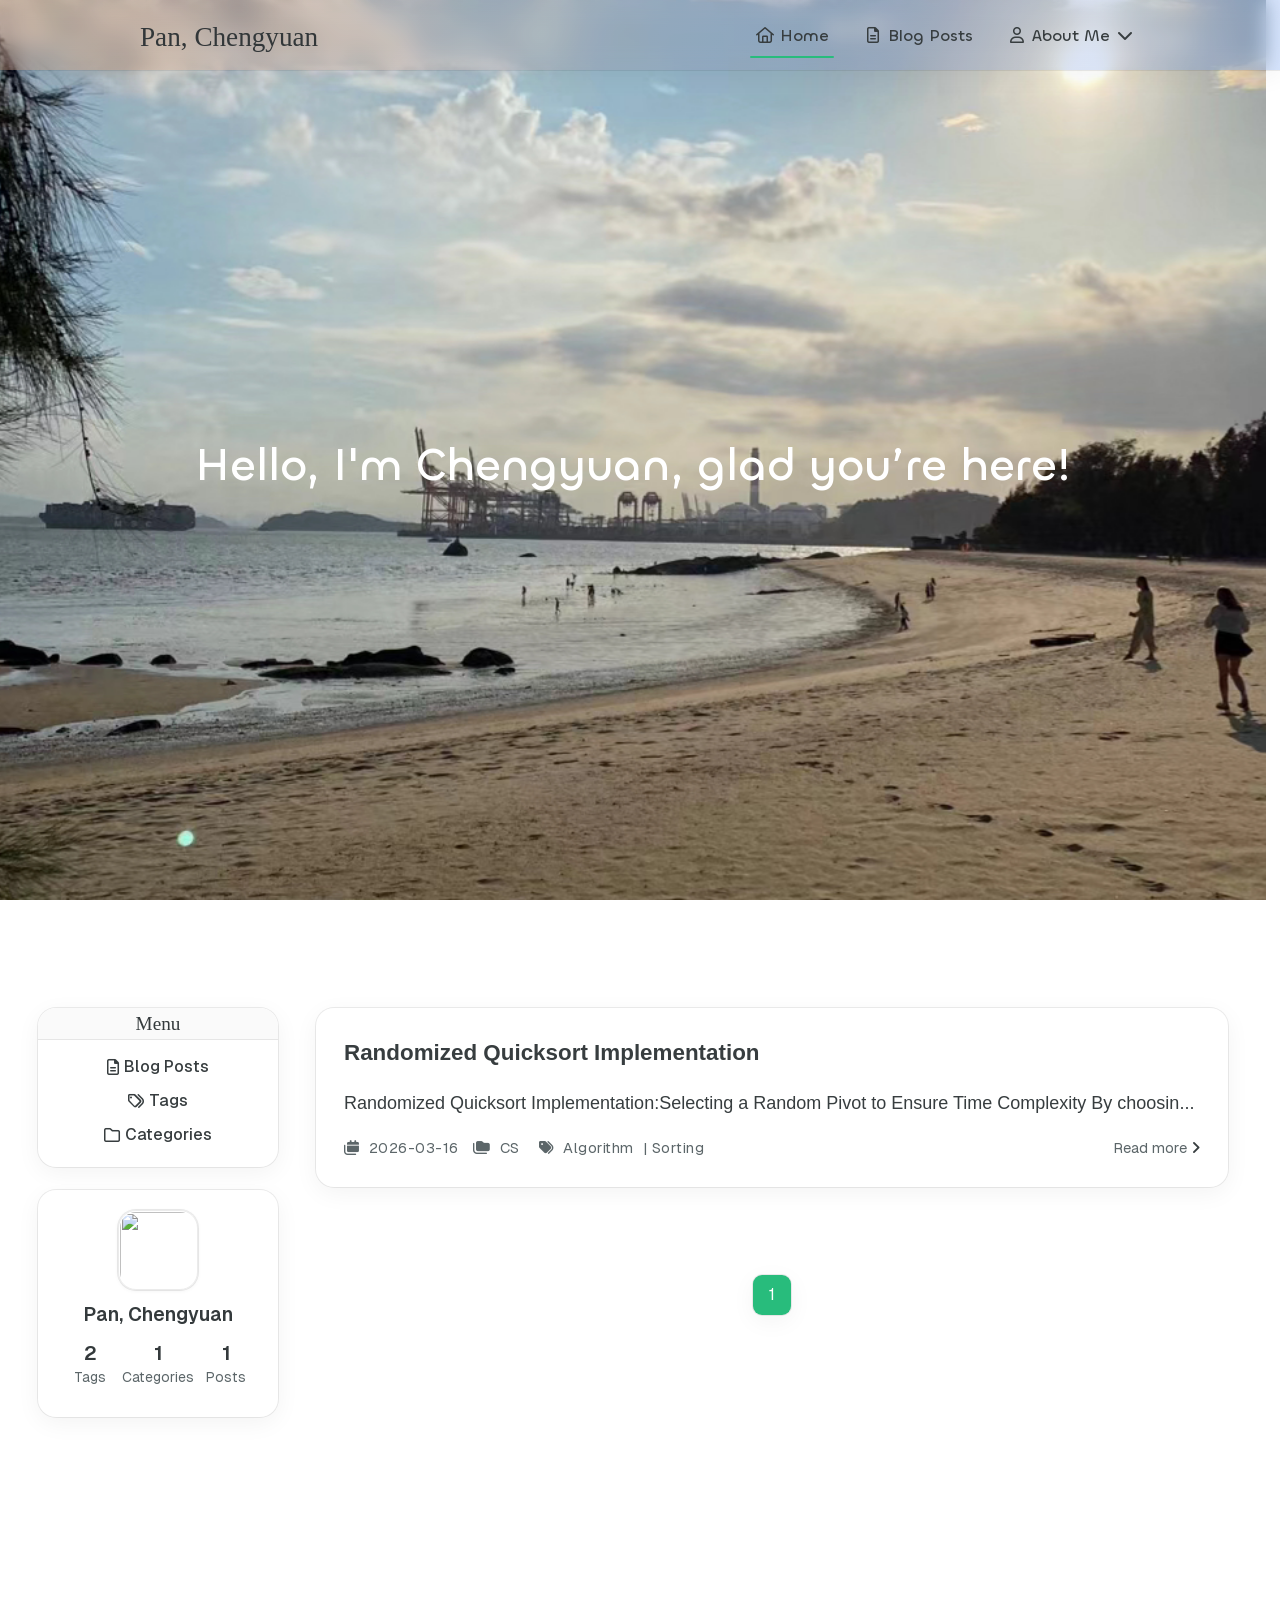
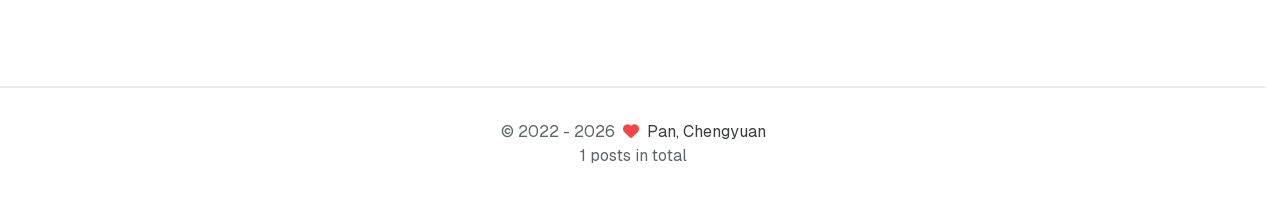
==== commit 04c5a33f: "Site updated: 2026-10-28 17:07:33" ====
--- a/index.html
+++ b/index.html
@@ -175,7 +175,7 @@
 
     <script id="hexo-configurations">
     window.config = {"hostname":"chengyuanpan.github.io","root":"/","language":"en","path":"search.json"};
-    window.theme = {"articles":{"style":{"font_size":"18px","line_height":1.5,"image_border_radius":"20px","image_alignment":"center","image_caption":false,"link_icon":true,"delete_mask":false,"title_alignment":"left","headings_top_spacing":{"h1":"3.2rem","h2":"2.4rem","h3":"1.9rem","h4":"1.6rem","h5":"1.4rem","h6":"1.3rem"}},"word_count":{"enable":true,"count":true,"min2read":true},"author_label":{"enable":false,"auto":false,"list":[]},"code_block":{"copy":true,"style":"mac","highlight_theme":{"light":"github","dark":"vs2015"},"font":{"enable":false,"family":null,"url":null}},"toc":{"enable":true,"max_depth":3,"number":false,"expand":true,"init_open":true},"copyright":{"enable":true,"default":"cc_by_nc_sa"},"lazyload":true,"pangu_js":false,"recommendation":{"enable":false,"title":"推荐阅读","limit":3,"mobile_limit":2,"placeholder":"/images/wallhaven-wqery6-light.webp","skip_dirs":[]}},"colors":{"primary":"#28bc7c","secondary":"#28bc7c","default_mode":"light"},"global":{"fonts":{"chinese":{"enable":true,"family":"Noto Sans SC","url":null},"english":{"enable":true,"family":"Inter","url":null},"title":{"enable":true,"family":"Inter","url":null}},"content_max_width":"1000px","sidebar_width":"210px","hover":{"shadow":true,"scale":false},"scroll_progress":{"bar":false,"percentage":true},"website_counter":{"url":"https://cn.vercount.one/js","enable":false,"site_pv":true,"site_uv":true,"post_pv":true},"single_page":true,"preloader":{"enable":false,"custom_message":null},"side_tools":{"gear_rotation":true,"auto_expand":false},"open_graph":{"enable":true,"image":"/images/logo.png","description":"Welcome to my tech blog! This site is my little corner of the internet — part portfolio, part blog, part scratchpad."},"google_analytics":{"enable":true,"id":"G-4T3W3Z0YFS"}},"home_banner":{"enable":true,"style":"static","image":{"light":"/images/images.jpeg","dark":"/images/images.jpeg"},"title":"Hello, I'm Chengyuan, glad you’re here!","subtitle":{"text":["I spend my days thinking and creating.","This site is my little corner of the internet — part portfolio, part blog, part scratchpad.","Glad you found it."],"hitokoto":{"enable":false,"show_author":false,"api":"https://v1.hitokoto.cn"},"typing_speed":100,"backing_speed":80,"starting_delay":500,"backing_delay":1500,"loop":true,"smart_backspace":true,"font":"Inter"},"text_color":{"light":"#fff","dark":"#d1d1b6"},"text_style":{"title_size":"2.8rem","subtitle_size":"1.5rem","line_height":1.2},"custom_font":{"enable":false,"family":null,"url":null},"social_links":{"enable":false,"style":"default","links":[{"icon":"fa-brands fa-github","url":"https://github.com/chengyuanpan"},{"icon":"fa-solid fa-at","url":"chengyuan.pan@outlook.com"},{"icon":"fa-solid fa-at","url":"you@example.com"},{"icon":"fa-brands fa-telegram","url":null},{"icon":"/images/custom-icon.svg","url":null}],"qrs":[{"icon":"fa-brands fa-weixin","qr":null},{"icon":"/images/custom-icon.svg","qr":null}]}},"plugins":{"feed":{"enable":false},"aplayer":{"enable":false,"type":"fixed","audios":[{"name":null,"artist":null,"url":null,"cover":null,"lrc":null}]},"mermaid":{"enable":false,"version":"11.4.1","theme":{"light":"default","dark":"dark"}}},"version":"2.9.0","navbar":{"auto_hide":false,"color":{"left":"#f78736","right":"#367df7","transparency":35},"width":{"home":"1000px","pages":"1000px"},"links":{"Home":{"path":"/","icon":"fa-regular fa-house"},"Blog Posts":{"path":"/archives","icon":"fa-regular fa-file-lines"},"About Me":{"icon":"fa-regular fa-user","submenus":{"About":"/about","GitHub":"https://github.com/chengyuanpan"}}},"search":{"enable":false,"preload":true}},"page_templates":{"friends_column":2,"tags_style":"blur","masonry":{"batch_size":12,"initial_batch_size":24}},"home":{"sidebar":{"enable":true,"position":"left","first_item":"menu","announcement":null,"show_on_mobile":true,"links":{"Blog Posts":{"path":"/archives","icon":"fa-regular fa-file-lines"},"Tags":{"path":"/tags","icon":"fa-regular fa-tags"},"Categories":{"path":"/categories","icon":"fa-regular fa-folder"}}},"article_date_format":"YYYY-MM-DD","excerpt_length":100,"categories":{"enable":true,"limit":5},"tags":{"enable":true,"limit":5}},"footer":{"runtime":false,"icon":"<i class=\"fa-solid fa-heart fa-beat\" style=\"--fa-animation-duration: 0.5s; color: #f54545\"></i>","start":"2022/8/17 11:45:14","statistics":true,"customize":null,"icp":{"enable":false,"number":null,"url":null},"powered":false,"theme":{"enable":false,"version":false}},"footerStart":"2022/8/17 11:45:14","mermaid":{"style":{"light":"default","dark":"dark"}}};
+    window.theme = {"articles":{"style":{"font_size":"18px","line_height":1.5,"image_border_radius":"20px","image_alignment":"center","image_caption":false,"link_icon":true,"delete_mask":false,"title_alignment":"left","headings_top_spacing":{"h1":"3.2rem","h2":"2.4rem","h3":"1.9rem","h4":"1.6rem","h5":"1.4rem","h6":"1.3rem"}},"word_count":{"enable":true,"count":true,"min2read":true},"author_label":{"enable":false,"auto":false,"list":[]},"code_block":{"copy":true,"style":"mac","highlight_theme":{"light":"github","dark":"vs2015"},"font":{"enable":false,"family":null,"url":null}},"toc":{"enable":true,"max_depth":3,"number":false,"expand":true,"init_open":true},"copyright":{"enable":true,"default":"cc_by_nc_sa"},"lazyload":true,"pangu_js":false,"recommendation":{"enable":false,"title":"推荐阅读","limit":3,"mobile_limit":2,"placeholder":"/images/wallhaven-wqery6-light.webp","skip_dirs":[]}},"colors":{"primary":"#28bc7c","secondary":"#28bc7c","default_mode":"light"},"global":{"fonts":{"chinese":{"enable":true,"family":"Noto Sans SC","url":null},"english":{"enable":true,"family":"Inter","url":null},"title":{"enable":true,"family":"Inter","url":null}},"content_max_width":"1000px","sidebar_width":"210px","hover":{"shadow":true,"scale":false},"scroll_progress":{"bar":false,"percentage":true},"website_counter":{"url":"https://cn.vercount.one/js","enable":false,"site_pv":true,"site_uv":true,"post_pv":true},"single_page":true,"preloader":{"enable":false,"custom_message":null},"side_tools":{"gear_rotation":true,"auto_expand":false},"open_graph":{"enable":true,"image":"/images/logo.png","description":"Welcome to my tech blog! This site is my little corner of the internet — part portfolio, part blog, part scratchpad."},"google_analytics":{"enable":true,"id":"G-4T3W3Z0YFS"}},"home_banner":{"enable":true,"style":"static","image":{"light":"/images/images.jpg","dark":"/images/images.jpg"},"title":"Hello, I'm Chengyuan, glad you’re here!","subtitle":{"text":["I spend my days thinking and creating.","This site is my little corner of the internet — part portfolio, part blog, part scratchpad.","Glad you found it."],"hitokoto":{"enable":false,"show_author":false,"api":"https://v1.hitokoto.cn"},"typing_speed":100,"backing_speed":80,"starting_delay":500,"backing_delay":1500,"loop":true,"smart_backspace":true,"font":"Inter"},"text_color":{"light":"#fff","dark":"#d1d1b6"},"text_style":{"title_size":"2.8rem","subtitle_size":"1.5rem","line_height":1.2},"custom_font":{"enable":false,"family":null,"url":null},"social_links":{"enable":false,"style":"default","links":[{"icon":"fa-brands fa-github","url":"https://github.com/chengyuanpan"},{"icon":"fa-solid fa-at","url":"chengyuan.pan@outlook.com"},{"icon":"fa-solid fa-at","url":"you@example.com"},{"icon":"fa-brands fa-telegram","url":null},{"icon":"/images/custom-icon.svg","url":null}],"qrs":[{"icon":"fa-brands fa-weixin","qr":null},{"icon":"/images/custom-icon.svg","qr":null}]}},"plugins":{"feed":{"enable":false},"aplayer":{"enable":false,"type":"fixed","audios":[{"name":null,"artist":null,"url":null,"cover":null,"lrc":null}]},"mermaid":{"enable":false,"version":"11.4.1","theme":{"light":"default","dark":"dark"}}},"version":"2.9.0","navbar":{"auto_hide":false,"color":{"left":"#f78736","right":"#367df7","transparency":35},"width":{"home":"1000px","pages":"1000px"},"links":{"Home":{"path":"/","icon":"fa-regular fa-house"},"Blog Posts":{"path":"/archives","icon":"fa-regular fa-file-lines"},"About Me":{"icon":"fa-regular fa-user","submenus":{"About":"/about","GitHub":"https://github.com/chengyuanpan"}}},"search":{"enable":false,"preload":true}},"page_templates":{"friends_column":2,"tags_style":"blur","masonry":{"batch_size":12,"initial_batch_size":24}},"home":{"sidebar":{"enable":true,"position":"left","first_item":"menu","announcement":null,"show_on_mobile":true,"links":{"Blog Posts":{"path":"/archives","icon":"fa-regular fa-file-lines"},"Tags":{"path":"/tags","icon":"fa-regular fa-tags"},"Categories":{"path":"/categories","icon":"fa-regular fa-folder"}}},"article_date_format":"YYYY-MM-DD","excerpt_length":100,"categories":{"enable":true,"limit":5},"tags":{"enable":true,"limit":5}},"footer":{"runtime":false,"icon":"<i class=\"fa-solid fa-heart fa-beat\" style=\"--fa-animation-duration: 0.5s; color: #f54545\"></i>","start":"2022/8/17 11:45:14","statistics":true,"customize":null,"icp":{"enable":false,"number":null,"url":null},"powered":false,"theme":{"enable":false,"version":false}},"footerStart":"2022/8/17 11:45:14","mermaid":{"style":{"light":"default","dark":"dark"}}};
     window.lang_ago = {"second":"%s seconds ago","minute":"%s minutes ago","hour":"%s hours ago","day":"%s days ago","week":"%s weeks ago","month":"%s months ago","year":"%s years ago"};
     window.i18n = {"search":"Search...","toc":"On this page","prev":"Prev","next":"Next","prev_posts":"Prev posts","next_posts":"Next posts","page":"Page %d","recent_posts":"Recent Posts","share":"Share","powered_by":"POWERED BY %s","theme":"THEME","rss_feed":"RSS Feed","category":"Category","categories":"Categories","tag":"Tag","tags":"Tags","post":"Post","posts":"Posts","tagcloud":"Tag Cloud","comment":"Comment","comments":"Comments","home":"Home","archive":"Archive","archives":"Archives","top":"TOP","sticky":"Sticky","go-back-home":"Go Back Home","masonry_loading":"Loading photos...","image_viewer":"Image viewer","close":"Close","exif":{"title":"EXIF","cards":{"camera":"Camera","lens":"Lens","exposure":"Exposure","other":"Other"},"fields":{"make":"Brand","model":"Model","date_taken":"Date taken","lens_model":"Lens","focal_length":"Focal length","focus_mode":"Focus mode","shutter":"Shutter","aperture":"Aperture","iso":"ISO","exposure_program":"Exposure program","exposure_compensation":"Exposure compensation","metering_mode":"Metering mode","flash":"Flash","white_balance":"White balance","latitude":"Latitude","longitude":"Longitude","altitude":"Altitude"},"status":{"loading":"Loading...","no_exif":"No EXIF available","library_missing":"EXIF library not loaded","image_source_missing":"Image source unavailable","unavailable":"EXIF unavailable (blocked by CORS or missing metadata)","flag_unavailable":"EXIF unavailable"}},"about":"About","changelog":"Changelog","links":"Links","link":"Link","friends":"Friends","friend":"Friend","timeline":"Timeline","shuoshuo":"Shuoshuo","bookmarks":"Bookmarks","site_uv":"VISITOR COUNT","site_pv":"TOTAL PAGE VIEWS","read_more":"Read more","wordcount":"Words","min2read":"Mins","status":"Status","runtime":"Blog up for","days":"days","hours":"hrs","minutes":"Min","seconds":"Sec","optimized_by":"and Optimized by Evan","rights":"All Rights Reserved","site_posts":"%s posts in total","site_wordcount":"%s words in total","copyright":{"author":"Author","title":"Title","link":"Link","create_time":"Created at","update_time":"Updated at","license_title":"License","license_content":"This work is licensed under %s.","all_rights_reserved":"All Rights Reserved &#169; %s","public_domain":"This work is in the public domain."},"ago":{"second":"%s seconds ago","minute":"%s minutes ago","hour":"%s hours ago","day":"%s days ago","week":"%s weeks ago","month":"%s months ago","year":"%s years ago"},"create_time":"Created","update_time":"Updated","expired":"This post is written %s days ago, and the content may not be up to date."};
     window.data = {"masonry":false};
@@ -221,8 +221,8 @@
 <div class="home-banner-container flex justify-center items-center transition-fade relative">
     
     <div class="home-banner-background transition-fade absolute top-0 left-0 w-screen h-screen scale-125 sm:scale-110 box-border will-change-transform bg-cover">
-        <img src="/images/images.jpeg" alt="home-banner-background" class="w-full h-full object-cover dark:hidden">
-        <img src="/images/images.jpeg" alt="home-banner-background" class="w-full h-full object-cover hidden dark:block">
+        <img src="/images/images.jpg" alt="home-banner-background" class="w-full h-full object-cover dark:hidden">
+        <img src="/images/images.jpg" alt="home-banner-background" class="w-full h-full object-cover hidden dark:block">
     </div>
     
     <div class="content mt-8 flex flex-col justify-center items-center transition-fade-down">
